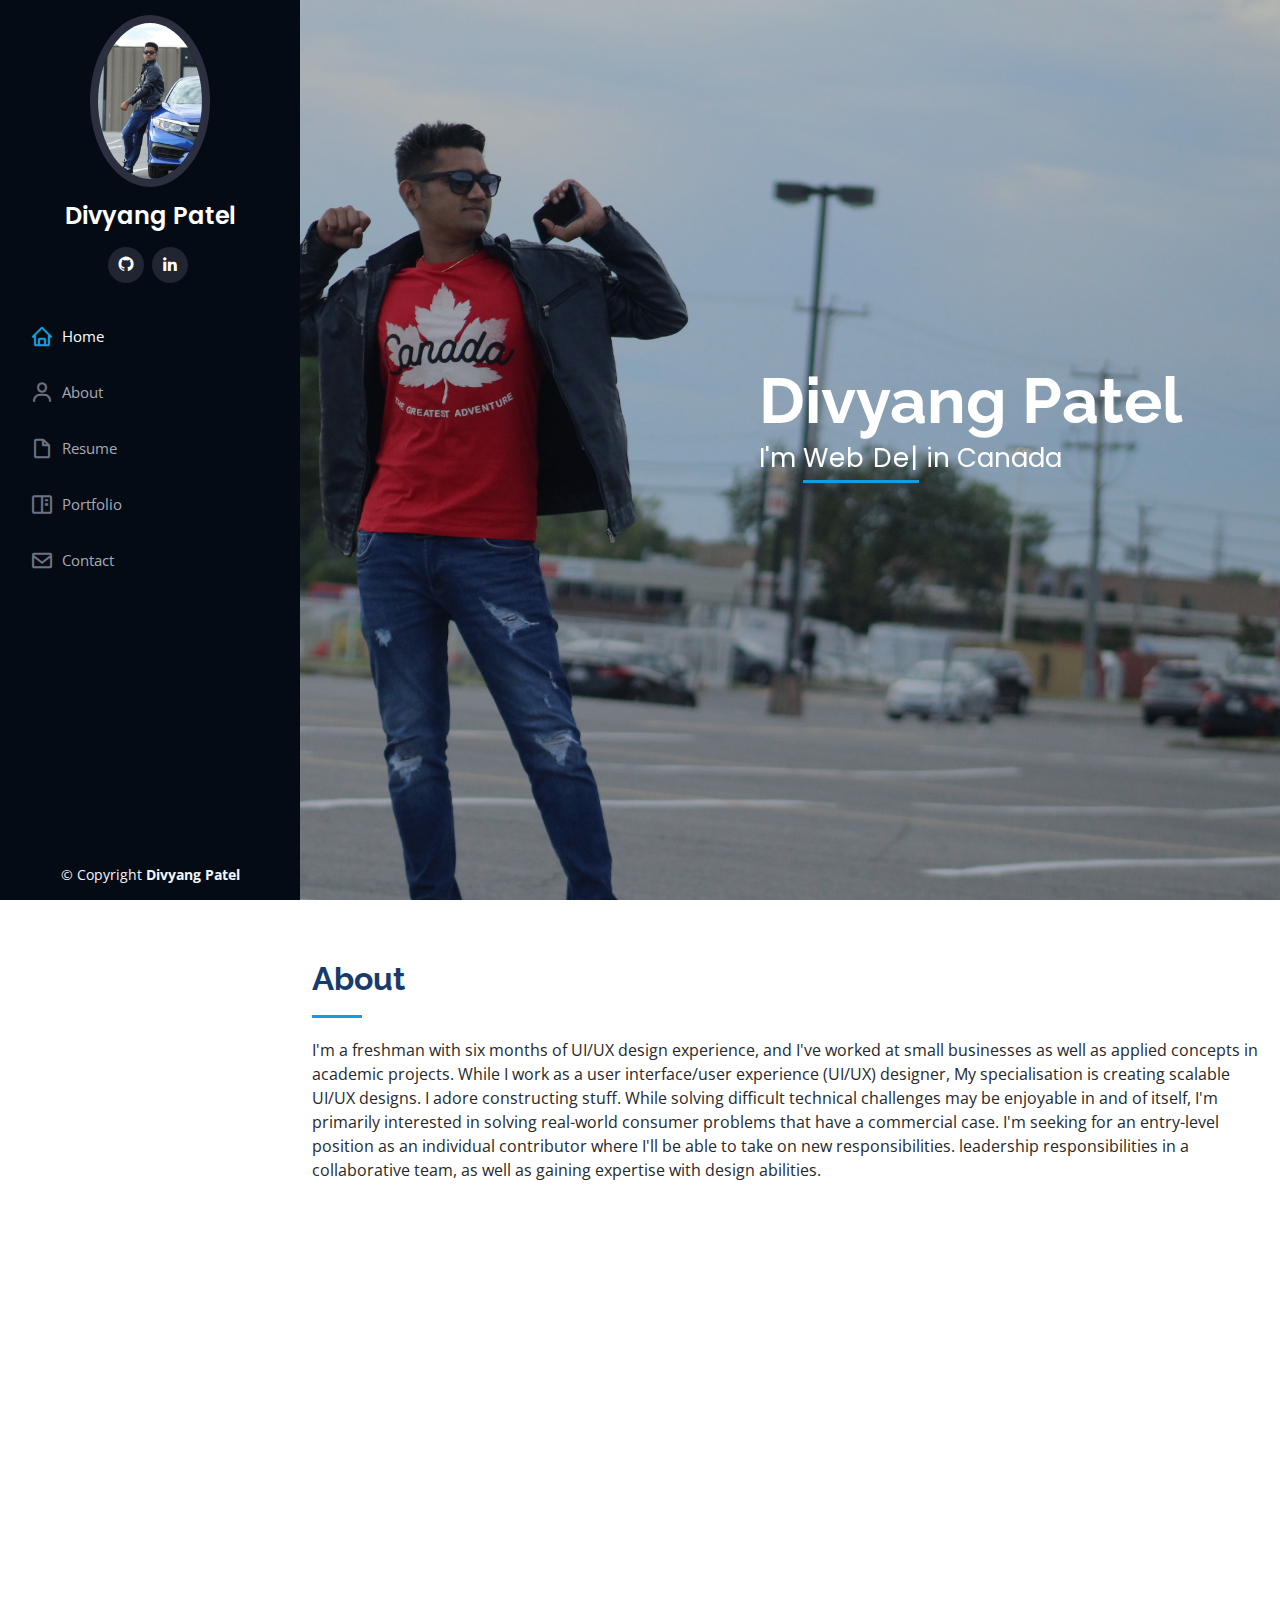
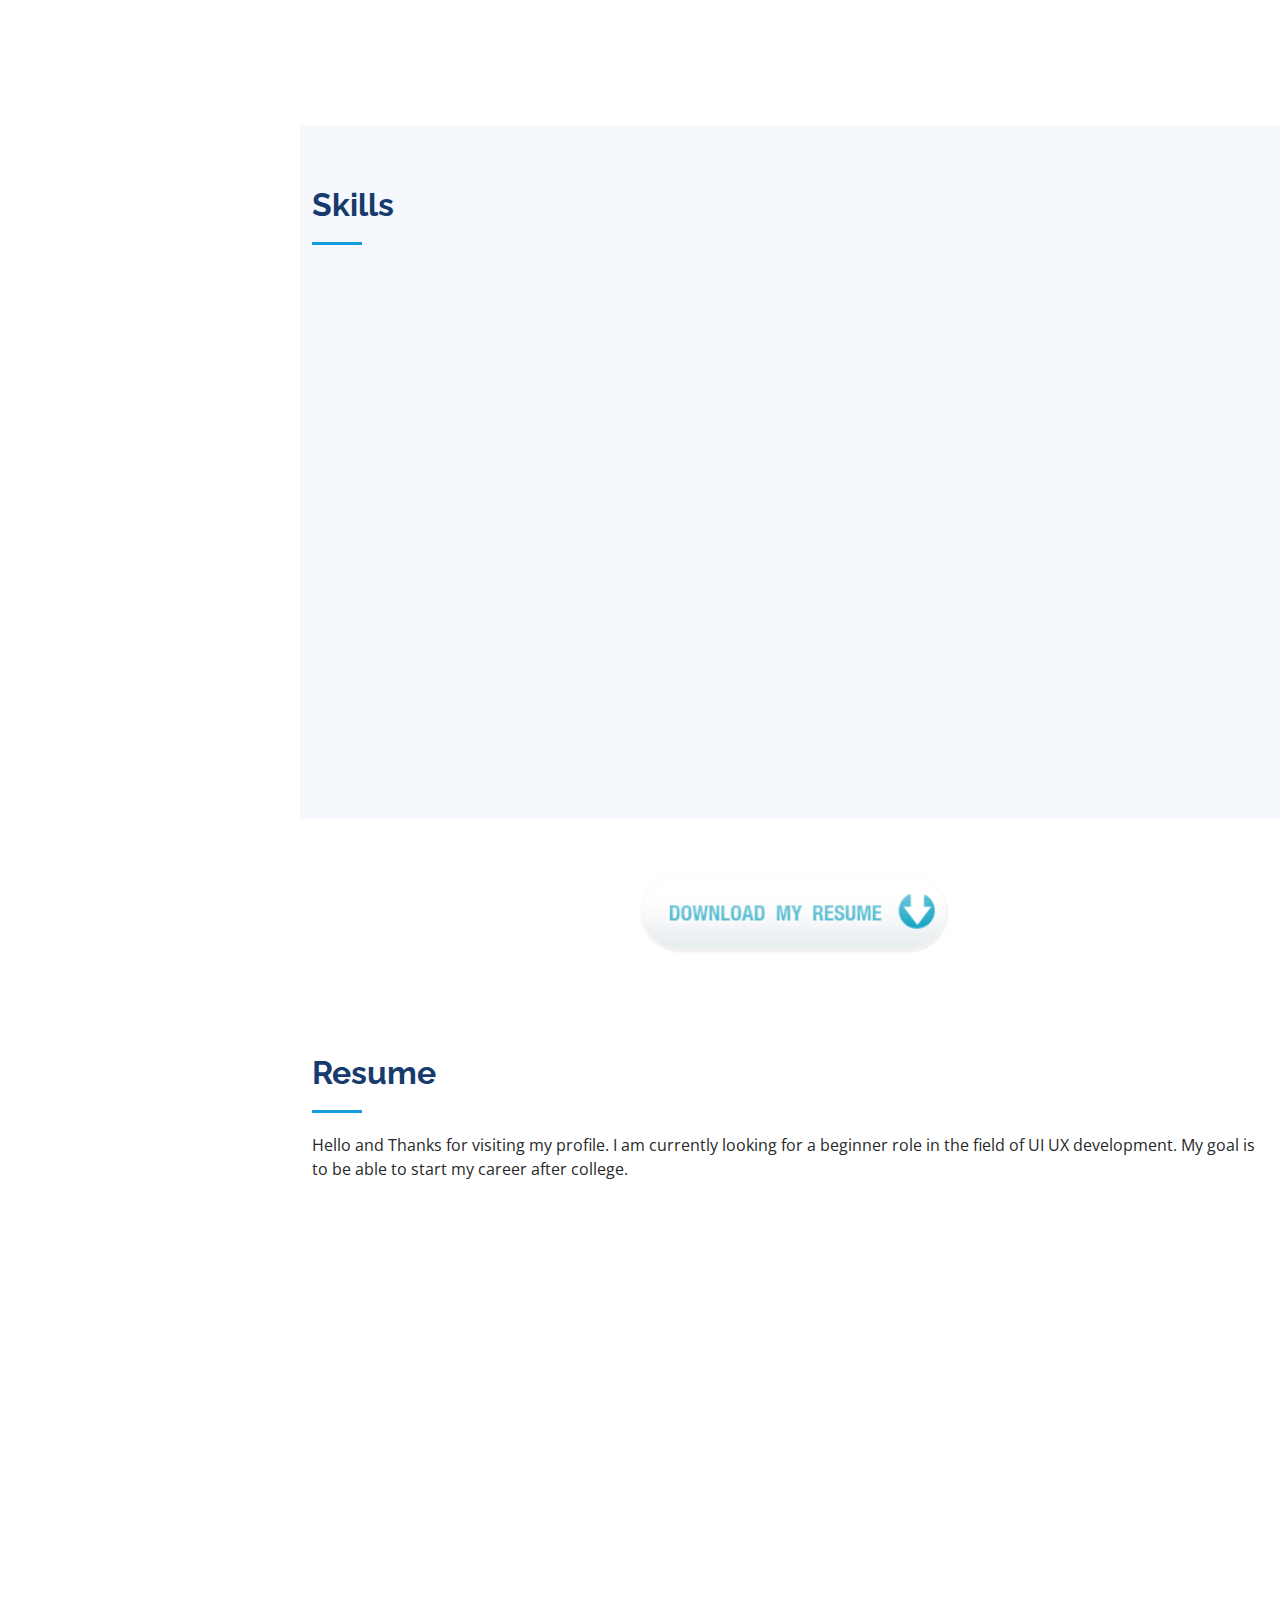
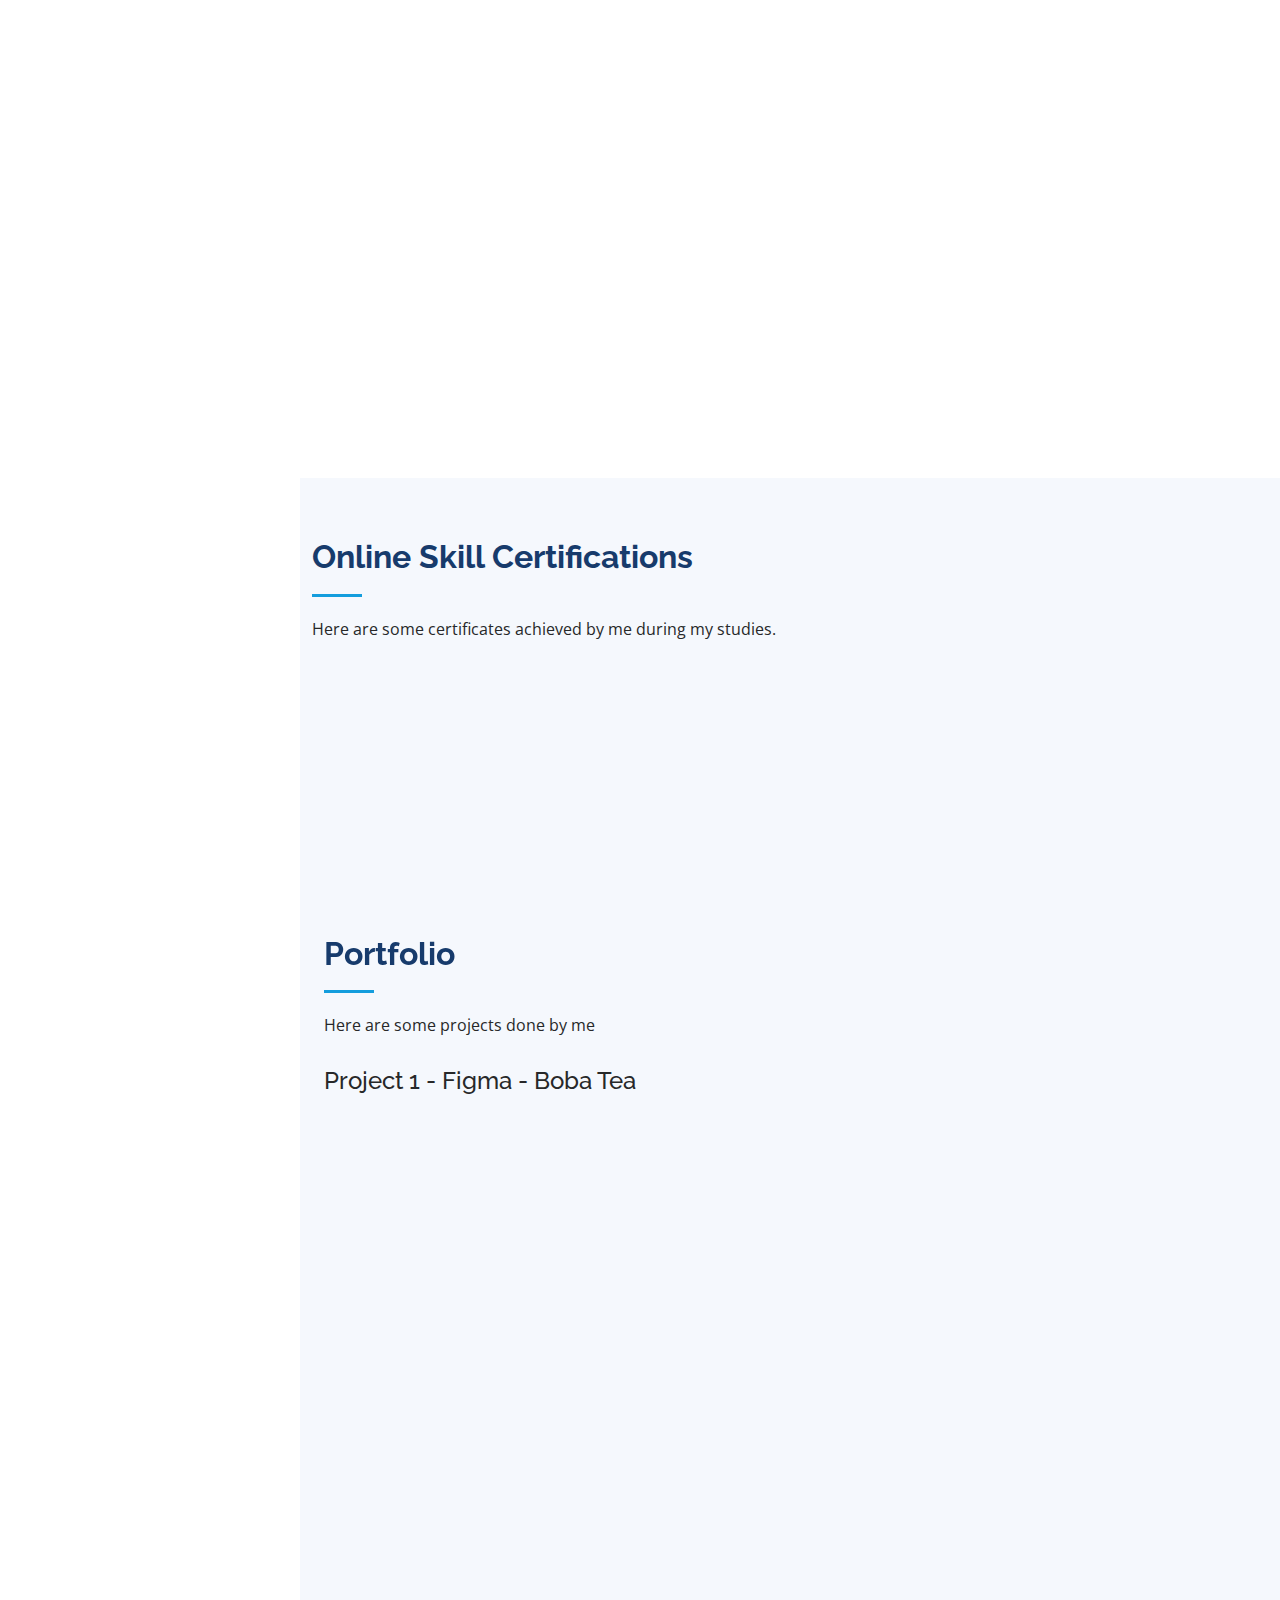
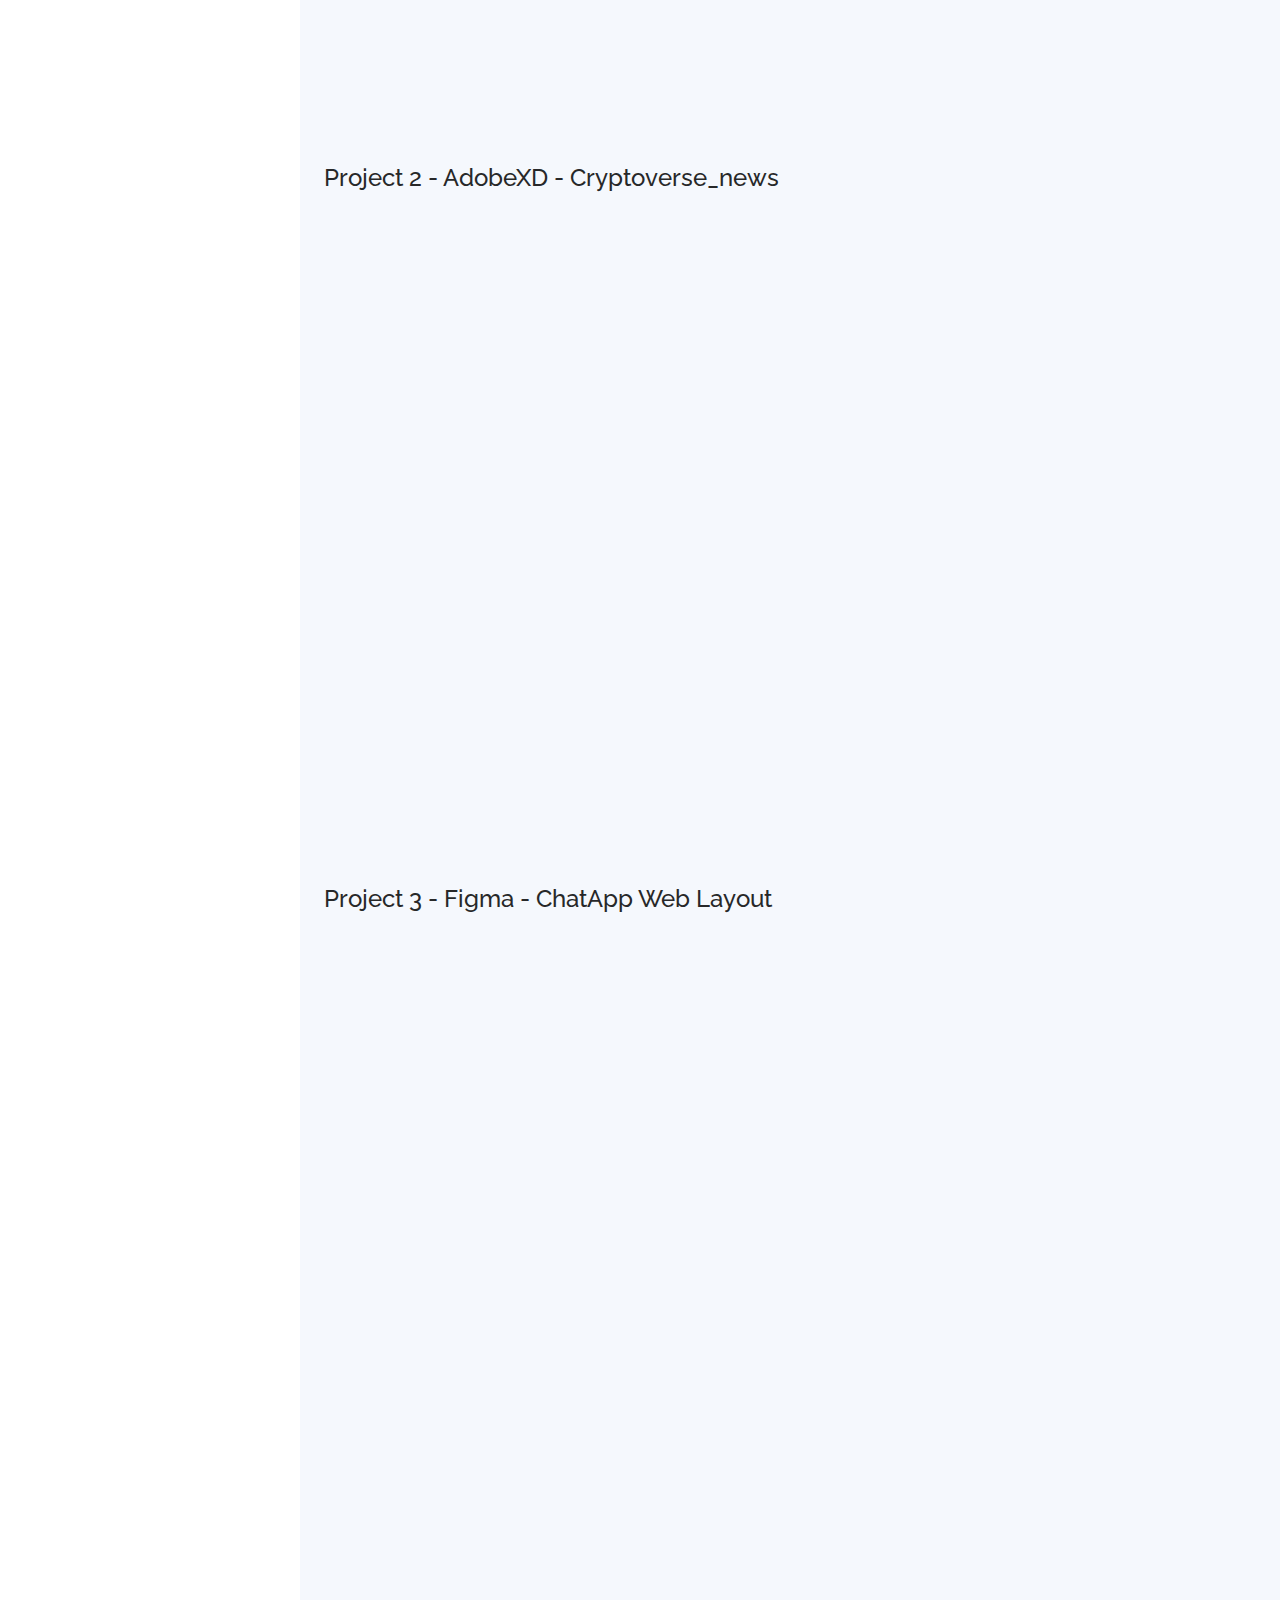
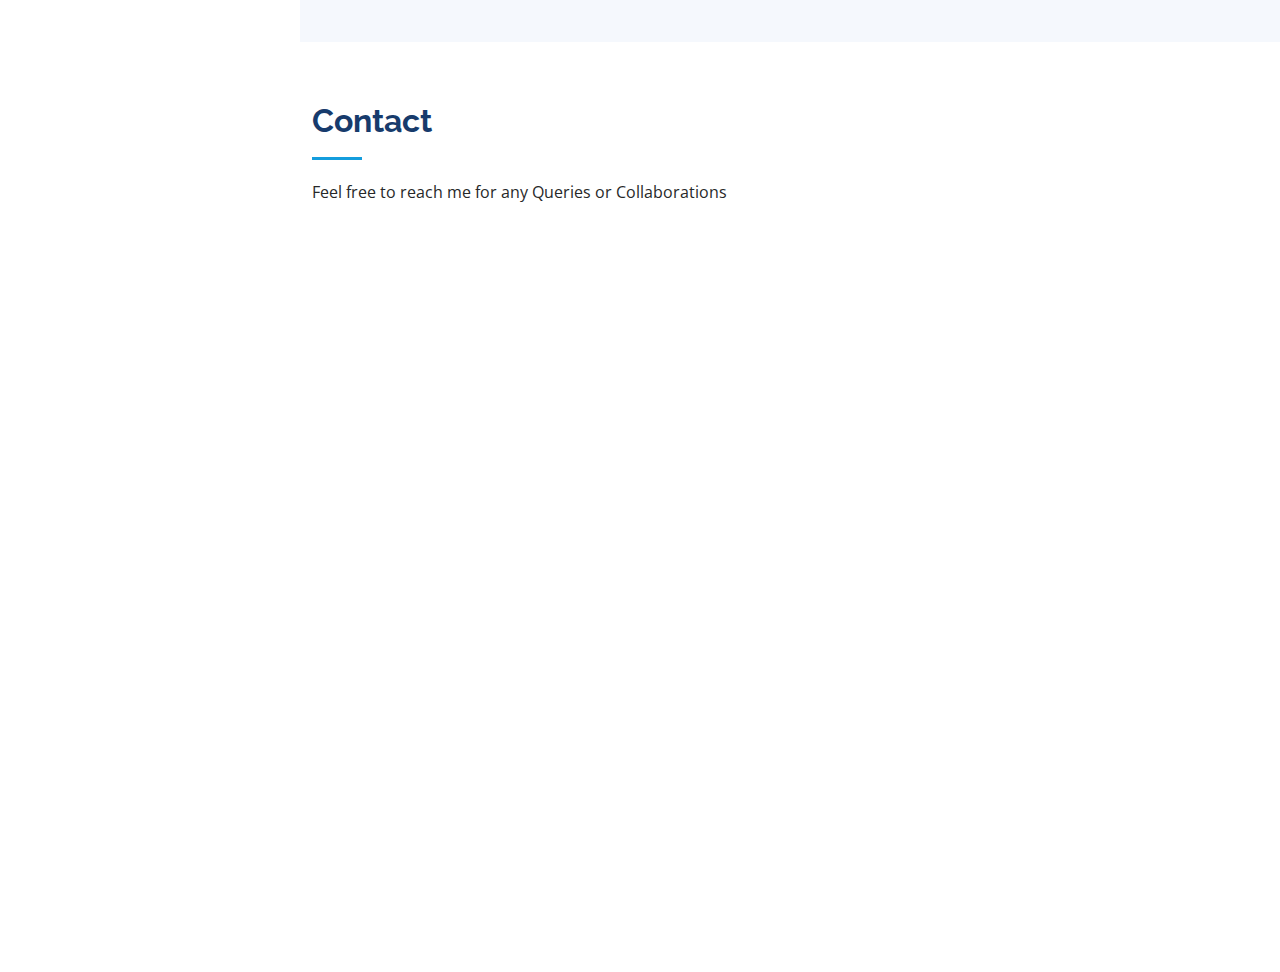
==== index.html @ a54d3735 "Add Links" ====
<!DOCTYPE html>
<html lang="en">

<head>
  <meta charset="utf-8">
  <meta content="width=device-width, initial-scale=1.0" name="viewport">

  <title>Divyang Patel</title>
  <meta content="" name="description">
  <meta content="" name="keywords">

  <!-- Favicons -->
  <link href="assets/img/favicon.png" rel="icon">
  <link href="assets/img/apple-touch-icon.png" rel="apple-touch-icon">

  <!-- Google Fonts -->
  <link
    href="https://fonts.googleapis.com/css?family=Open+Sans:300,300i,400,400i,600,600i,700,700i|Raleway:300,300i,400,400i,500,500i,600,600i,700,700i|Poppins:300,300i,400,400i,500,500i,600,600i,700,700i"
    rel="stylesheet">

  <!-- Vendor CSS Files -->
  <link href="assets/vendor/aos/aos.css" rel="stylesheet">
  <link href="assets/vendor/bootstrap/css/bootstrap.min.css" rel="stylesheet">
  <link href="assets/vendor/bootstrap-icons/bootstrap-icons.css" rel="stylesheet">
  <link href="assets/vendor/boxicons/css/boxicons.min.css" rel="stylesheet">
  <link href="assets/vendor/glightbox/css/glightbox.min.css" rel="stylesheet">
  <link href="assets/vendor/swiper/swiper-bundle.min.css" rel="stylesheet">

  <!-- Template Main CSS File -->
  <link href="assets/css/style.css" rel="stylesheet">

</head>

<body>

  <!-- ======= Mobile nav toggle button ======= -->
  <i class="bi bi-list mobile-nav-toggle d-xl-none"></i>

  <!-- ======= Header ======= -->
  <header id="header">
    <div class="d-flex flex-column">

      <div class="profile">
        <img src="assets/img/profile-small.jpg" alt="" class="img-fluid rounded-circle">
        <h1 class="text-light"><a href="index.html">Divyang Patel</a></h1>
        <div class="social-links mt-3 text-center">
          <a href="https://github.com/divpatel9182?tab=repositories" class="github"><i class="bx bxl-github"></i></a>
          <a href="https://www.linkedin.com/in/divyang-patel-8163981aa/" class="linkedin"><i class="bx bxl-linkedin"></i></a>
        </div>
      </div>

      <nav id="navbar" class="nav-menu navbar">
        <ul>
          <li><a href="#hero" class="nav-link scrollto active"><i class="bx bx-home"></i> <span>Home</span></a></li>
          <li><a href="#about" class="nav-link scrollto"><i class="bx bx-user"></i> <span>About</span></a></li>
          <li><a href="#resume" class="nav-link scrollto"><i class="bx bx-file-blank"></i> <span>Resume</span></a></li>
          <li><a href="#portfolio" class="nav-link scrollto"><i class="bx bx-book-content"></i><span>Portfolio</span></a></li>
          <!-- <li><a href="#services" class="nav-link scrollto"><i class="bx bx-server"></i> <span>Services</span></a></li>-->
          <li><a href="#contact" class="nav-link scrollto"><i class="bx bx-envelope"></i> <span>Contact</span></a></li>
        </ul>
      </nav><!-- .nav-menu -->
    </div>
  </header><!-- End Header -->

  <!-- ======= Hero Section ======= -->
  <section id="hero" class="d-flex flex-column justify-content-center align-items-center">
    <div class="hero-container" data-aos="fade-in">
      <h1>Divyang Patel</h1>
      <p>I'm <span class="typed" data-typed-items="Web Developer,UI/UX Designer, Photographer, Youtuber, Gamer"></span> in Canada</p>
    </div>
  </section><!-- End Hero -->

  <main id="main">

    <!-- ======= About Section ======= -->
    <section id="about" class="about">
      <div class="container">

        <div class="section-title">
          <h2>About</h2>
          <p>I'm a freshman with six months of UI/UX design experience, and I've worked at small businesses as well as applied concepts in academic projects.
            While I work as a user interface/user experience (UI/UX) designer,
            
            My specialisation is creating scalable UI/UX designs.
            
            I adore constructing stuff.
            
            While solving difficult technical challenges may be enjoyable in and of itself,
            
            I'm primarily interested in solving real-world consumer problems that have a commercial case.
            
            I'm seeking for an entry-level position as an individual contributor where I'll be able to take on new responsibilities.
            
            leadership responsibilities in a collaborative team,
            
            as well as gaining expertise with design abilities.
        </div>

        <div class="row">
          <div class="col-lg-4" data-aos="fade-right">
            <img src="assets/img/profile-img.jpg" class="img-fluid" alt="">
          </div>
          <div class="col-lg-8 pt-4 pt-lg-0 content" data-aos="fade-left">
            <h3>UI/UX designer</h3>
            <p class="font-italic">
              I am a UI/UX designer
              who has designed applications with small startups and implemented the knowledge
              in all of the academic projects.
            </p>
            <div class="row">
              <div class="col-lg-6">
                <ul>
                  <!--<li><i class="bi bi-chevron-right"></i> <strong>Birthday:</strong> <span>11 April 1992</span></li>
                  <li><i class="bi bi-chevron-right"></i> <strong>Website:</strong> <a href=""><span>Portfolio</span></a></li>-->
                  <li><i class="bi bi-chevron-right"></i> <strong>Phone:</strong> <span>+1 (438) 929-2883</span></li>
                  <li><i class="bi bi-chevron-right"></i> <strong>City:</strong> <span>Montreal, Canada</span></li>
                  <!--<li><i class="bi bi-chevron-right"></i> <strong>Age:</strong> <span>29</span></li>-->
                  <li><i class="bi bi-chevron-right"></i> <strong>Degree:</strong> <span>Diploma</span></li>
                  <li><i class="bi bi-chevron-right"></i> <strong>Email:</strong> <span><a
                        href="mailto:div.patel9182@gmail.com">div.patel9182@gmail.com</a></span></li>
                  <li><i class="bi bi-chevron-right"></i> <strong>Freelance:</strong> <span>Available</span></li>
                </ul>
              </div>
              <!--<div class="col-lg-6">
                <ul>
                  
                </ul>
              </div>-->
            </div>
          </div>
        </div>

      </div>
    </section><!-- End About Section -->

    <!-- ======= Skills Section ======= -->
    <section id="skills" class="skills section-bg">
      <div class="container">

        <div class="section-title">
          <h2>Skills</h2>
          <p></p>
        </div>

        <div class="row skills-content">

          <div class="col-lg-6" data-aos="fade-up">
            <p style="font-weight: 900; font-size: larger;">Tools</p>
            <div class="progress">
              <span class="skill">Adobe XD<i class="val">75%</i></span>
              <div class="progress-bar-wrap">
                <div class="progress-bar" role="progressbar" aria-valuenow="75" aria-valuemin="0" aria-valuemax="100">
                </div>
              </div>
            </div>

            <div class="progress">
              <span class="skill">Figma<i class="val">80%</i></span>
              <div class="progress-bar-wrap">
                <div class="progress-bar" role="progressbar" aria-valuenow="80" aria-valuemin="0" aria-valuemax="100">
                </div>
              </div>
            </div>

            <div class="progress">
              <span class="skill">Sketch<i class="val">80%</i></span>
              <div class="progress-bar-wrap">
                <div class="progress-bar" role="progressbar" aria-valuenow="80" aria-valuemin="0" aria-valuemax="100">
                </div>
              </div>
            </div>

            <div class="progress">
              <span class="skill">Illustrator<i class="val">40%</i></span>
              <div class="progress-bar-wrap">
                <div class="progress-bar" role="progressbar" aria-valuenow="40" aria-valuemin="0" aria-valuemax="100">
                </div>
              </div>
            </div>

            <div class="progress">
              <span class="skill">Adobe Photoshop<i class="val">60%</i></span>
              <div class="progress-bar-wrap">
                <div class="progress-bar" role="progressbar" aria-valuenow="60" aria-valuemin="0" aria-valuemax="100">
                </div>
              </div>
            </div>

            <div class="progress">
              <span class="skill">Photography<i class="val">95%</i></span>
              <div class="progress-bar-wrap">
                <div class="progress-bar" role="progressbar" aria-valuenow="95" aria-valuemin="0" aria-valuemax="100">
                </div>
              </div>
            </div>

            <div class="progress">
              <span class="skill">Photo/Video Editing<i class="val">80%</i></span>
              <div class="progress-bar-wrap">
                <div class="progress-bar" role="progressbar" aria-valuenow="80" aria-valuemin="0" aria-valuemax="100">
                </div>
              </div>
            </div>


          </div>

          <div class="col-lg-6" data-aos="fade-up" data-aos-delay="100">
            <p style="
            font-weight: 900;
            font-size: larger;
        ">Languages</p>
            <div class="progress">
              <span class="skill">HTML<i class="val">80%</i></span>
              <div class="progress-bar-wrap">
                <div class="progress-bar" role="progressbar" aria-valuenow="80" aria-valuemin="0" aria-valuemax="100">
                </div>
              </div>
            </div>
            <div class="progress">
              <span class="skill">CSS <i class="val">80%</i></span>
              <div class="progress-bar-wrap">
                <div class="progress-bar" role="progressbar" aria-valuenow="80" aria-valuemin="0" aria-valuemax="100">
                </div>
              </div>
            </div>
            <div class="progress">
              <span class="skill">JS <i class="val">40%</i></span>
              <div class="progress-bar-wrap">
                <div class="progress-bar" role="progressbar" aria-valuenow="40" aria-valuemin="0" aria-valuemax="100">
                </div>
              </div>
            </div>
            <div class="progress">
              <span class="skill">Java <i class="val">40%</i></span>
              <div class="progress-bar-wrap">
                <div class="progress-bar" role="progressbar" aria-valuenow="40" aria-valuemin="0" aria-valuemax="100">
                </div>
              </div>
            </div>
            <div class="progress">
              <span class="skill">MySql <i class="val">50%</i></span>
              <div class="progress-bar-wrap">
                <div class="progress-bar" role="progressbar" aria-valuenow="50" aria-valuemin="0" aria-valuemax="100">
                </div>
              </div>
            </div>

            

          </div>

        </div>

      </div>
    </section><!-- End Skills Section -->

    <!-- ======= Resume Section ======= -->

    <a href="assets/img/DivyangPatel.pdf">
      <img src="assets/img/download_button.jpg" alt="Resume Download" style="
      margin-left: 315px;
      width: 350px;">
    </a>

    <section id="resume" class="resume">
      <div class="container">

        <div class="section-title">
          <h2>Resume</h2>
          <p>Hello and Thanks for visiting my profile.
            I am currently looking for a beginner role in the field of UI UX development. 
            My goal is to be able to start my career after college.
          </p>
        </div>

        <div class="row">
          <div class="col-lg-6" data-aos="fade-up">
            <h3 class="resume-title">Summary</h3>
            <div class="resume-item pb-0">
              <h4>Divyang Patel</h4>
              <p><em>I‘m a UX/UI Designer with over six months experience
                  conceptualizing and crafting digital products,
                  helping businesses and non-profits expand their capacity for impact 🚀</em></p>
              <ul>
                <li>Montreal, QC, Canada</li>
                <li>+1 (438) 929-2883</li>
                <li><a href="mailto:div.patel9182@gmail.com">
                  div.patel9182@gmail.com</a></li>
              </ul>
            </div>

            <h3 class="resume-title">Education</h3>
            <div class="resume-item">
              <h4>Full Stack Developer</h4>
              <h5>2021 - Pursuing</h5>
              <p><em>John Abbott College, Montreal, QC, Canada</em></p>
            </div>
            <div class="resume-item">
              <h4>Diploma in Aviation</h4>
              <h5>2016 - 2017</h5>
              <p><em>FrankFinn Institute, Gujrat, India</em></p>
            </div>
            <div class="resume-item">
              <h4>Diploma in Computer Engineering</h4>
              <h5>2012 - 2015</h5>
              <p><em>Vallabh Budhi Polytechnic, Gujrat, India</em></p>
            </div>
          </div>
          <div class="col-lg-6" data-aos="fade-up" data-aos-delay="100">
            <h3 class="resume-title">Professional Experience</h3>
            <div class="resume-item">
              <h4>UI/UX Designer</h4>
              <h5>July 2020 - Dec 2020</h5>
              <p><em>Freelancer</em></p>
              <ul>
                <li>Creating user-centered designs by understanding business requirements, and user feedback</li>
                <li>Creating user flows, wireframes, prototypes and mockups.</li>
                <li>Translating requirements into style guides, design systems, design patterns and attractive user interfaces</li>
              </ul>
            </div>

            <div class="resume-item">
              <h4>Flight Attendant</h4>
              <h5>Aug 2017 - Sept 2018</h5>
              <p><em>Jet Airways, Mumbai, Maharastra, India</em></p>
              <ul>
                <li>Demonstrating the use of emergency and safety equipment</li>
                <li>Serving beverages, meals and snacks.</li>
                <li>Providing additional assistance to passengers with special needs</li>
                <li>Reassuring passengers during aircraft turbulence</li>
                <li>Administering first aid and medical care if required in the case of an emergency.</li>
                <li>Providing instruction, including emergency evacuation procedures, to passengers</li>
              </ul>
            </div>
          </div>
        </div>

      </div>
    </section><!-- End Resume Section -->

   <!-- ======= Portfolio Section ======= -->
    <section id="portfolio" class="portfolio section-bg">

      <div class="container">
        <div class="section-title">
          <h2>Online Skill Certifications</h2>
          <p>Here are some certificates achieved by me during my studies.</p>
        </div>

        <div class="row portfolio-container" data-aos="fade-up" data-aos-delay="100">

          <div class="col-lg-4 col-md-6 portfolio-item filter-app">
            <div class="portfolio-wrap">
              <img src="assets/img/mycert1.jpeg" class="img-fluid" alt="Build Wireframes and Low-Fidelity Prototypes">
              <div class="portfolio-links">
                <a href="assets/img/mycert1.jpeg" data-gallery="portfolioGallery" 
                class="portfolio-lightbox" title="Google UX Design"><i class="bx bx-plus"></i></a>
                <a href="https://coursera.org/share/d4f2fd27cd4893e19e286dce0adf8e5e" title="Verify Certificate"><i class="bx bx-link"></i></a>
              </div>
            </div>
          </div>
      </div>

      <div class="container">

        <div class="section-title">
          <h2>Portfolio</h2>
          <p>Here are some projects done by me</p>
        </div>

        
        <div >
          <h4>Project 1 - Figma - Boba Tea</h4>
        </div>
        <div class="row portfolio-container" data-aos="fade-up" data-aos-delay="100">
          <div class=" portfolio-item filter-app">
            <div class="">
              <iframe style="border: 1px solid rgba(0, 0, 0, 0.1);" 
              width="1000" height="600" display="block" src="https://www.figma.com/embed?embed_host=share&url=https%3A%2F%2Fwww.figma.com%2Fproto%2FcYYU3gjOaI3YKf8pGWBKR1%2FBOBA-TEA%3Fpage-id%3D0%253A1%26node-id%3D2%253A51%26viewport%3D241%252C48%252C0.09%26scaling%3Dscale-down%26starting-point-node-id%3D2%253A9" allowfullscreen></iframe>
              <div class="portfolio-links">
                <a href="https://www.figma.com/file/cYYU3gjOaI3YKf8pGWBKR1/BOBA-TEA?node-id=0%3A1" title="Figma - Boba Tea - More Details"><i class="">Figma - Boba Tea - More Details</i></a>
              </div>
            </div>
          </div>
        </div>
          
        <div >
          <h4>Project 2 - AdobeXD - Cryptoverse_news</h4>
        </div>
        <div class="row portfolio-container" data-aos="fade-up" data-aos-delay="100">  
          <div class=" portfolio-item filter-app">
            <div class="">
              <iframe width="1000" height="600" src="https://xd.adobe.com/embed/2c04549a-dab0-4adf-a6b0-7ec0a027da43-7957/" frameborder="1" allowfullscreen></iframe>
              <div class="portfolio-links">
                <a href="https://www.instagram.com/cryptoverse_news/" title="AdobeXD - Cryptoverse_news - Instagram_Page"><i class="">Cryptoverse_news - Instagram Page</i></a> <br>
                <a href="https://xd.adobe.com/view/2c04549a-dab0-4adf-a6b0-7ec0a027da43-7957/" title="AdobeXD - Cryptoverse_news - Adobe_XD_File"><i class="">Cryptoverse_news - Adobe XD File</i></a>
             
              </div>
            </div>
          </div>
        </div>
        <div >
          <h4>Project 3 - Figma - ChatApp Web Layout</h4>
        </div>
        <div class="row portfolio-container" data-aos="fade-up" data-aos-delay="100">
          <div class=" portfolio-item filter-app">
            <div class="">
              <iframe style="border: 1px solid rgba(0, 0, 0, 0.1);" 
              width="1000" height="600" src="https://www.figma.com/embed?embed_host=share&url=https%3A%2F%2Fwww.figma.com%2Fproto%2FllAO93GhmTVq3OBAncYlUz%2FChatapp-Web-Page-Layout%3Fnode-id%3D2%253A2%26scaling%3Dmin-zoom%26page-id%3D0%253A1" allowfullscreen></iframe><div class="portfolio-links">
              <a href="https://www.figma.com/file/llAO93GhmTVq3OBAncYlUz/Chatapp-Web-Page-Layout?node-id=0%3A1" title="Figma - Chat WebPage Layout - More Details"><i class="">Figma - Chat WebPage Layout - More Details</i></a>
              </div>
            </div>
          </div>
        </div>
        
      </div>
    </section>

    <!-- ======= Contact Section ======= -->
    <section id="contact" class="contact">
      <div class="container">

        <div class="section-title">
          <h2>Contact</h2>
          <p>Feel free to reach me for any Queries or Collaborations</p>
        </div>

        <div class="row" data-aos="fade-in">

          <div class="col-lg-5 d-flex align-items-stretch" style="width: 100%;">
            <div class="info">
              <div class="address">
                <i class="bi bi-geo-alt"></i>
                <h4>Location:</h4>
                <p>Montréal, QC H4M 1B8</p>
              </div>

              <div class="email">
                <i class="bi bi-envelope"></i>
                <h4>Email:</h4>
                <p><a href="mailto:div.patel9182@gmail.com">div.patel9182@gmail.com</a></p>
              </div>

              <div class="phone">
                <i class="bi bi-phone"></i>
                <h4>Call:</h4>
                <p>+1 (438) 929-2883</p>
              </div>

              <iframe
                src="https://www.google.com/maps/embed?pb=!1m18!1m12!1m3!1d357585.076521621!2d-74.01048414282262!3d45.557699585064015!2m3!1f0!2f0!3f0!3m2!1i1024!2i768!4f13.1!3m3!1m2!1s0x4cc91a541c64b70d%3A0x654e3138211fefef!2sMontreal%2C%20QC!5e0!3m2!1sen!2sca!4v1618682957660!5m2!1sen!2sca"
                frameborder="0" style="border:0; width: 100%; height: 290px;" allowfullscreen></iframe>

            </div>
  </main><!-- End #main -->

  <!-- ======= Footer ======= -->
  <footer id="footer">
    <div class="container">
      <div class="copyright">
        &copy; Copyright <strong><span>Divyang Patel</span></strong>
      </div>

    </div>
  </footer><!-- End  Footer -->

  <a href="#" class="back-to-top d-flex align-items-center justify-content-center"><i
      class="bi bi-arrow-up-short"></i></a>

  <!-- Vendor JS Files -->
  <script src="assets/vendor/aos/aos.js"></script>
  <script src="assets/vendor/bootstrap/js/bootstrap.bundle.min.js"></script>
  <script src="assets/vendor/glightbox/js/glightbox.min.js"></script>
  <script src="assets/vendor/isotope-layout/isotope.pkgd.min.js"></script>
  <script src="assets/vendor/php-email-form/validate.js"></script>
  <script src="assets/vendor/purecounter/purecounter.js"></script>
  <script src="assets/vendor/swiper/swiper-bundle.min.js"></script>
  <script src="assets/vendor/typed.js/typed.min.js"></script>
  <script src="assets/vendor/waypoints/noframework.waypoints.js"></script>

  <!-- Template Main JS File -->
  <script src="assets/js/main.js"></script>

</body>

</html>
---- assets/css/style.css ----
/*--------------------------------------------------------------
# General
--------------------------------------------------------------*/
body {
  font-family: "Open Sans", sans-serif;
  color: #272829;
}

a {
  color: #149ddd;
  text-decoration: none;
}

a:hover {
  color: #37b3ed;
  text-decoration: none;
}

h1, h2, h3, h4, h5, h6 {
  font-family: "Raleway", sans-serif;
}

/*--------------------------------------------------------------
# Back to top button
--------------------------------------------------------------*/
.back-to-top {
  position: fixed;
  visibility: hidden;
  opacity: 0;
  right: 15px;
  bottom: 15px;
  z-index: 996;
  background: #149ddd;
  width: 40px;
  height: 40px;
  border-radius: 50px;
  transition: all 0.4s;
}

.back-to-top i {
  font-size: 28px;
  color: #fff;
  line-height: 0;
}

.back-to-top:hover {
  background: #2eafec;
  color: #fff;
}

.back-to-top.active {
  visibility: visible;
  opacity: 1;
}

/*--------------------------------------------------------------
# Header
--------------------------------------------------------------*/
#header {
  position: fixed;
  top: 0;
  left: 0;
  bottom: 0;
  width: 300px;
  transition: all ease-in-out 0.5s;
  z-index: 9997;
  transition: all 0.5s;
  padding: 0 15px;
  background: #040b14;
  overflow-y: auto;
}

#header .profile img {
  margin: 15px auto;
  display: block;
  width: 120px;
  border: 8px solid #2c2f3f;
}

#header .profile h1 {
  font-size: 24px;
  margin: 0;
  padding: 0;
  font-weight: 600;
  -moz-text-align-last: center;
  text-align-last: center;
  font-family: "Poppins", sans-serif;
}

#header .profile h1 a, #header .profile h1 a:hover {
  color: #fff;
  text-decoration: none;
}

#header .profile .social-links a {
  font-size: 18px;
  display: inline-block;
  background: #212431;
  color: #fff;
  line-height: 1;
  padding: 8px 0;
  margin-right: 4px;
  border-radius: 50%;
  text-align: center;
  width: 36px;
  height: 36px;
  transition: 0.3s;
}

#header .profile .social-links a:hover {
  background: #149ddd;
  color: #fff;
  text-decoration: none;
}

#main {
  margin-left: 300px;
}

@media (max-width: 1199px) {
  #header {
    left: -300px;
  }
  #main {
    margin-left: 0;
  }
}

/*--------------------------------------------------------------
# Navigation Menu
--------------------------------------------------------------*/
/* Desktop Navigation */
.nav-menu {
  padding: 30px 0 0 0;
}

.nav-menu * {
  margin: 0;
  padding: 0;
  list-style: none;
}

.nav-menu > ul > li {
  position: relative;
  white-space: nowrap;
}

.nav-menu a {
  display: flex;
  align-items: center;
  color: #a8a9b4;
  padding: 12px 15px;
  margin-bottom: 8px;
  transition: 0.3s;
  font-size: 15px;
}

.nav-menu a i {
  font-size: 24px;
  padding-right: 8px;
  color: #6f7180;
}

.nav-menu a:hover, .nav-menu .active, .nav-menu li:hover > a {
  text-decoration: none;
  color: #fff;
}

.nav-menu a:hover i, .nav-menu .active i, .nav-menu li:hover > a i {
  color: #149ddd;
}

/* Mobile Navigation */
.mobile-nav-toggle {
  position: fixed;
  right: 15px;
  top: 15px;
  z-index: 9998;
  border: 0;
  font-size: 24px;
  transition: all 0.4s;
  outline: none !important;
  background-color: #149ddd;
  color: #fff;
  width: 40px;
  height: 40px;
  display: inline-flex;
  align-items: center;
  justify-content: center;
  line-height: 0;
  border-radius: 50px;
  cursor: pointer;
  text-align: center;
}

.mobile-nav-active {
  overflow: hidden;
}

.mobile-nav-active #header {
  left: 0;
}

/*--------------------------------------------------------------
# Hero Section
--------------------------------------------------------------*/
#hero {
  width: 100%;
  height: 100vh;
  background: url("../img/hero-bg.JPG") top center;
  background-size: cover;
}

#hero:before {
  content: "";
  background: rgba(5, 13, 24, 0.3);
  position: absolute;
  bottom: 0;
  top: 0;
  left: 0;
  right: 0;
  z-index: 1;
}

#hero .hero-container {
  padding-left: 660px;
  position: relative;
  z-index: 2;
  min-width: 300px;
}

#hero h1 {
  margin: 0 0 10px 0;
  font-size: 64px;
  font-weight: 700;
  line-height: 56px;
  color: #fff;
}

#hero p {
  color: #fff;
  margin-bottom: 50px;
  font-size: 26px;
  font-family: "Poppins", sans-serif;
}

#hero p span {
  color: #fff;
  padding-bottom: 4px;
  letter-spacing: 1px;
  border-bottom: 3px solid #149ddd;
}

@media (min-width: 1024px) {
  #hero {
    background-attachment: fixed;
  }
}

@media (max-width: 768px) {
  #hero h1 {
    font-size: 28px;
    line-height: 36px;
  }
  #hero h2 {
    font-size: 18px;
    line-height: 24px;
    margin-bottom: 30px;
  }
}

/*--------------------------------------------------------------
# Sections General
--------------------------------------------------------------*/
section {
  padding: 60px 0;
  overflow: hidden;
}

.section-bg {
  background: #f5f8fd;
}

.section-title {
  padding-bottom: 30px;
}

.section-title h2 {
  font-size: 32px;
  font-weight: bold;
  margin-bottom: 20px;
  padding-bottom: 20px;
  position: relative;
  color: #173b6c;
}

.section-title h2::after {
  content: '';
  position: absolute;
  display: block;
  width: 50px;
  height: 3px;
  background: #149ddd;
  bottom: 0;
  left: 0;
}

.section-title p {
  margin-bottom: 0;
}

/*--------------------------------------------------------------
# About
--------------------------------------------------------------*/
.about .content h3 {
  font-weight: 700;
  font-size: 26px;
  color: #173b6c;
}

.about .content ul {
  list-style: none;
  padding: 0;
}

.about .content ul li {
  margin-bottom: 20px;
  display: flex;
  align-items: center;
}

.about .content ul strong {
  margin-right: 10px;
}

.about .content ul i {
  font-size: 16px;
  margin-right: 5px;
  color: #149ddd;
  line-height: 0;
}

.about .content p:last-child {
  margin-bottom: 0;
}

/*--------------------------------------------------------------
# Facts
--------------------------------------------------------------*/
.facts {
  padding-bottom: 30px;
}

.facts .count-box {
  padding: 30px;
  width: 100%;
}

.facts .count-box i {
  display: block;
  font-size: 44px;
  color: #149ddd;
  float: left;
  line-height: 0;
}

.facts .count-box span {
  font-size: 48px;
  line-height: 40px;
  display: block;
  font-weight: 700;
  color: #050d18;
  margin-left: 60px;
}

.facts .count-box p {
  padding: 15px 0 0 0;
  margin: 0 0 0 60px;
  font-family: "Raleway", sans-serif;
  font-size: 14px;
  color: #122f57;
}

.facts .count-box a {
  font-weight: 600;
  display: block;
  margin-top: 20px;
  color: #122f57;
  font-size: 15px;
  font-family: "Poppins", sans-serif;
  transition: ease-in-out 0.3s;
}

.facts .count-box a:hover {
  color: #1f5297;
}

/*--------------------------------------------------------------
# Akills
--------------------------------------------------------------*/
.skills .progress {
  height: 60px;
  display: block;
  background: none;
  border-radius: 0;
}

.skills .progress .skill {
  padding: 0;
  margin: 0 0 6px 0;
  text-transform: uppercase;
  display: block;
  font-weight: 600;
  font-family: "Poppins", sans-serif;
  color: #050d18;
}

.skills .progress .skill .val {
  float: right;
  font-style: normal;
}

.skills .progress-bar-wrap {
  background: #dce8f8;
  height: 10px;
}

.skills .progress-bar {
  width: 1px;
  height: 10px;
  transition: .9s;
  background-color: #149ddd;
}

/*--------------------------------------------------------------
# Resume
--------------------------------------------------------------*/
.resume .resume-title {
  font-size: 26px;
  font-weight: 700;
  margin-top: 20px;
  margin-bottom: 20px;
  color: #050d18;
}

.resume .resume-item {
  padding: 0 0 20px 20px;
  margin-top: -2px;
  border-left: 2px solid #1f5297;
  position: relative;
}

.resume .resume-item h4 {
  line-height: 18px;
  font-size: 18px;
  font-weight: 600;
  text-transform: uppercase;
  font-family: "Poppins", sans-serif;
  color: #050d18;
  margin-bottom: 10px;
}

.resume .resume-item h5 {
  font-size: 16px;
  background: #e4edf9;
  padding: 5px 15px;
  display: inline-block;
  font-weight: 600;
  margin-bottom: 10px;
}

.resume .resume-item ul {
  padding-left: 20px;
}

.resume .resume-item ul li {
  padding-bottom: 10px;
}

.resume .resume-item:last-child {
  padding-bottom: 0;
}

.resume .resume-item::before {
  content: "";
  position: absolute;
  width: 16px;
  height: 16px;
  border-radius: 50px;
  left: -9px;
  top: 0;
  background: #fff;
  border: 2px solid #1f5297;
}

/*--------------------------------------------------------------
# Portfolio
--------------------------------------------------------------*/
.portfolio .portfolio-item {
  margin-bottom: 30px;
}

.portfolio #portfolio-flters {
  padding: 0;
  margin: 0 auto 35px auto;
  list-style: none;
  text-align: center;
  background: #fff;
  border-radius: 50px;
  padding: 2px 15px;
}

.portfolio #portfolio-flters li {
  cursor: pointer;
  display: inline-block;
  padding: 10px 15px 8px 15px;
  font-size: 14px;
  font-weight: 600;
  line-height: 1;
  text-transform: uppercase;
  color: #272829;
  margin-bottom: 5px;
  transition: all 0.3s ease-in-out;
}

.portfolio #portfolio-flters li:hover, .portfolio #portfolio-flters li.filter-active {
  color: #149ddd;
}

.portfolio #portfolio-flters li:last-child {
  margin-right: 0;
}

.portfolio .portfolio-wrap {
  transition: 0.3s;
  position: relative;
  overflow: hidden;
  z-index: 1;
}

.portfolio .portfolio-wrap::before {
  content: "";
  background: rgba(255, 255, 255, 0.5);
  position: absolute;
  left: 0;
  right: 0;
  top: 0;
  bottom: 0;
  transition: all ease-in-out 0.3s;
  z-index: 2;
  opacity: 0;
}

.portfolio .portfolio-wrap .portfolio-links {
  opacity: 1;
  left: 0;
  right: 0;
  bottom: -60px;
  z-index: 3;
  position: absolute;
  transition: all ease-in-out 0.3s;
  display: flex;
  justify-content: center;
}

.portfolio .portfolio-wrap .portfolio-links a {
  color: #fff;
  font-size: 28px;
  text-align: center;
  background: rgba(20, 157, 221, 0.75);
  transition: 0.3s;
  width: 50%;
}

.portfolio .portfolio-wrap .portfolio-links a:hover {
  background: rgba(20, 157, 221, 0.95);
}

.portfolio .portfolio-wrap .portfolio-links a + a {
  border-left: 1px solid #37b3ed;
}

.portfolio .portfolio-wrap:hover::before {
  top: 0;
  left: 0;
  right: 0;
  bottom: 0;
  opacity: 1;
}

.portfolio .portfolio-wrap:hover .portfolio-links {
  opacity: 1;
  bottom: 0;
}

/*--------------------------------------------------------------
# Portfolio Details
--------------------------------------------------------------*/
.portfolio-details {
  padding-top: 40px;
}

.portfolio-details .portfolio-details-slider img {
  width: 100%;
}

.portfolio-details .portfolio-details-slider .swiper-pagination {
  margin-top: 20px;
  position: relative;
}

.portfolio-details .portfolio-details-slider .swiper-pagination .swiper-pagination-bullet {
  width: 12px;
  height: 12px;
  background-color: #fff;
  opacity: 1;
  border: 1px solid #149ddd;
}

.portfolio-details .portfolio-details-slider .swiper-pagination .swiper-pagination-bullet-active {
  background-color: #149ddd;
}

.portfolio-details .portfolio-info {
  padding: 30px;
  box-shadow: 0px 0 30px rgba(5, 13, 24, 0.08);
}

.portfolio-details .portfolio-info h3 {
  font-size: 22px;
  font-weight: 700;
  margin-bottom: 20px;
  padding-bottom: 20px;
  border-bottom: 1px solid #eee;
}

.portfolio-details .portfolio-info ul {
  list-style: none;
  padding: 0;
  font-size: 15px;
}

.portfolio-details .portfolio-info ul li + li {
  margin-top: 10px;
}

.portfolio-details .portfolio-description {
  padding-top: 30px;
}

.portfolio-details .portfolio-description h2 {
  font-size: 26px;
  font-weight: 700;
  margin-bottom: 20px;
}

.portfolio-details .portfolio-description p {
  padding: 0;
}

/*--------------------------------------------------------------
# Services
--------------------------------------------------------------*/
.services .icon-box {
  margin-bottom: 20px;
}

.services .icon {
  float: left;
  display: flex;
  align-items: center;
  justify-content: center;
  width: 54px;
  height: 54px;
  background: #149ddd;
  border-radius: 50%;
  transition: 0.5s;
  border: 1px solid #149ddd;
}

.services .icon i {
  color: #fff;
  font-size: 24px;
  line-height: 0;
}

.services .icon-box:hover .icon {
  background: #fff;
}

.services .icon-box:hover .icon i {
  color: #149ddd;
}

.services .title {
  margin-left: 80px;
  font-weight: 700;
  margin-bottom: 15px;
  font-size: 18px;
}

.services .title a {
  color: #343a40;
}

.services .title a:hover {
  color: #149ddd;
}

.services .description {
  margin-left: 80px;
  line-height: 24px;
  font-size: 14px;
}

/*--------------------------------------------------------------
# Testimonials
--------------------------------------------------------------*/
.testimonials .testimonial-item {
  box-sizing: content-box;
  text-align: center;
  min-height: 320px;
}

.testimonials .testimonial-item .testimonial-img {
  width: 90px;
  border-radius: 50%;
  margin: 0 auto;
}

.testimonials .testimonial-item h3 {
  font-size: 18px;
  font-weight: bold;
  margin: 10px 0 5px 0;
  color: #111;
}

.testimonials .testimonial-item h4 {
  font-size: 14px;
  color: #999;
  margin: 0;
}

.testimonials .testimonial-item .quote-icon-left, .testimonials .testimonial-item .quote-icon-right {
  color: #c3e8fa;
  font-size: 26px;
}

.testimonials .testimonial-item .quote-icon-left {
  display: inline-block;
  left: -5px;
  position: relative;
}

.testimonials .testimonial-item .quote-icon-right {
  display: inline-block;
  right: -5px;
  position: relative;
  top: 10px;
}

.testimonials .testimonial-item p {
  font-style: italic;
  margin: 0 15px 15px 15px;
  padding: 20px;
  background: #fff;
  position: relative;
  margin-bottom: 35px;
  border-radius: 6px;
  box-shadow: 0px 2px 15px rgba(0, 0, 0, 0.1);
}

.testimonials .testimonial-item p::after {
  content: "";
  width: 0;
  height: 0;
  border-top: 20px solid #fff;
  border-right: 20px solid transparent;
  border-left: 20px solid transparent;
  position: absolute;
  bottom: -20px;
  left: calc(50% - 20px);
}

.testimonials .swiper-pagination {
  margin-top: 20px;
  position: relative;
}

.testimonials .swiper-pagination .swiper-pagination-bullet {
  width: 12px;
  height: 12px;
  background-color: #fff;
  opacity: 1;
  border: 1px solid #149ddd;
}

.testimonials .swiper-pagination .swiper-pagination-bullet-active {
  background-color: #149ddd;
}

/*--------------------------------------------------------------
# Contact
--------------------------------------------------------------*/
.contact {
  padding-bottom: 130px;
}

.contact .info {
  padding: 30px;
  background: #fff;
  width: 100%;
  box-shadow: 0 0 24px 0 rgba(0, 0, 0, 0.12);
}

.contact .info i {
  font-size: 20px;
  color: #149ddd;
  float: left;
  width: 44px;
  height: 44px;
  background: #dff3fc;
  display: flex;
  justify-content: center;
  align-items: center;
  border-radius: 50px;
  transition: all 0.3s ease-in-out;
}

.contact .info h4 {
  padding: 0 0 0 60px;
  font-size: 22px;
  font-weight: 600;
  margin-bottom: 5px;
  color: #050d18;
}

.contact .info p {
  padding: 0 0 10px 60px;
  margin-bottom: 20px;
  font-size: 14px;
  color: #173b6c;
}

.contact .info .email p {
  padding-top: 5px;
}

.contact .info .social-links {
  padding-left: 60px;
}

.contact .info .social-links a {
  font-size: 18px;
  display: inline-block;
  background: #333;
  color: #fff;
  line-height: 1;
  padding: 8px 0;
  border-radius: 50%;
  text-align: center;
  width: 36px;
  height: 36px;
  transition: 0.3s;
  margin-right: 10px;
}

.contact .info .social-links a:hover {
  background: #149ddd;
  color: #fff;
}

.contact .info .email:hover i, .contact .info .address:hover i, .contact .info .phone:hover i {
  background: #149ddd;
  color: #fff;
}

.contact .php-email-form {
  width: 100%;
  padding: 30px;
  background: #fff;
  box-shadow: 0 0 24px 0 rgba(0, 0, 0, 0.12);
}

.contact .php-email-form .form-group {
  padding-bottom: 8px;
}

.contact .php-email-form .validate {
  display: none;
  color: red;
  margin: 0 0 15px 0;
  font-weight: 400;
  font-size: 13px;
}

.contact .php-email-form .error-message {
  display: none;
  color: #fff;
  background: #ed3c0d;
  text-align: left;
  padding: 15px;
  font-weight: 600;
}

.contact .php-email-form .error-message br + br {
  margin-top: 25px;
}

.contact .php-email-form .sent-message {
  display: none;
  color: #fff;
  background: #18d26e;
  text-align: center;
  padding: 15px;
  font-weight: 600;
}

.contact .php-email-form .loading {
  display: none;
  background: #fff;
  text-align: center;
  padding: 15px;
}

.contact .php-email-form .loading:before {
  content: "";
  display: inline-block;
  border-radius: 50%;
  width: 24px;
  height: 24px;
  margin: 0 10px -6px 0;
  border: 3px solid #18d26e;
  border-top-color: #eee;
  -webkit-animation: animate-loading 1s linear infinite;
  animation: animate-loading 1s linear infinite;
}

.contact .php-email-form .form-group {
  margin-bottom: 15px;
}

.contact .php-email-form label {
  padding-bottom: 8px;
}

.contact .php-email-form input, .contact .php-email-form textarea {
  border-radius: 0;
  box-shadow: none;
  font-size: 14px;
}

.contact .php-email-form input {
  height: 44px;
}

.contact .php-email-form textarea {
  padding: 10px 15px;
}

.contact .php-email-form button[type="submit"] {
  background: #149ddd;
  border: 0;
  padding: 10px 24px;
  color: #fff;
  transition: 0.4s;
  border-radius: 4px;
}

.contact .php-email-form button[type="submit"]:hover {
  background: #37b3ed;
}

@-webkit-keyframes animate-loading {
  0% {
    transform: rotate(0deg);
  }
  100% {
    transform: rotate(360deg);
  }
}

@keyframes animate-loading {
  0% {
    transform: rotate(0deg);
  }
  100% {
    transform: rotate(360deg);
  }
}

/*--------------------------------------------------------------
# Breadcrumbs
--------------------------------------------------------------*/
.breadcrumbs {
  padding: 20px 0;
  background: #f9f9f9;
}

.breadcrumbs h2 {
  font-size: 26px;
  font-weight: 300;
}

.breadcrumbs ol {
  display: flex;
  flex-wrap: wrap;
  list-style: none;
  padding: 0;
  margin: 0;
  font-size: 15px;
}

.breadcrumbs ol li + li {
  padding-left: 10px;
}

.breadcrumbs ol li + li::before {
  display: inline-block;
  padding-right: 10px;
  color: #0e2442;
  content: "/";
}

@media (max-width: 768px) {
  .breadcrumbs .d-flex {
    display: block !important;
  }
  .breadcrumbs ol {
    display: block;
  }
  .breadcrumbs ol li {
    display: inline-block;
  }
}

/*--------------------------------------------------------------
# Footer
--------------------------------------------------------------*/
#footer {
  padding: 15px;
  color: #f4f6fd;
  font-size: 14px;
  position: fixed;
  left: 0;
  bottom: 0;
  width: 300px;
  z-index: 9999;
  background: #040b14;
}

#footer .copyright {
  text-align: center;
}

#footer .credits {
  padding-top: 5px;
  text-align: center;
  font-size: 13px;
  color: #eaebf0;
}

@media (max-width: 1199px) {
  #footer {
    position: static;
    width: auto;
    padding-right: 20px 15px;
  }
}
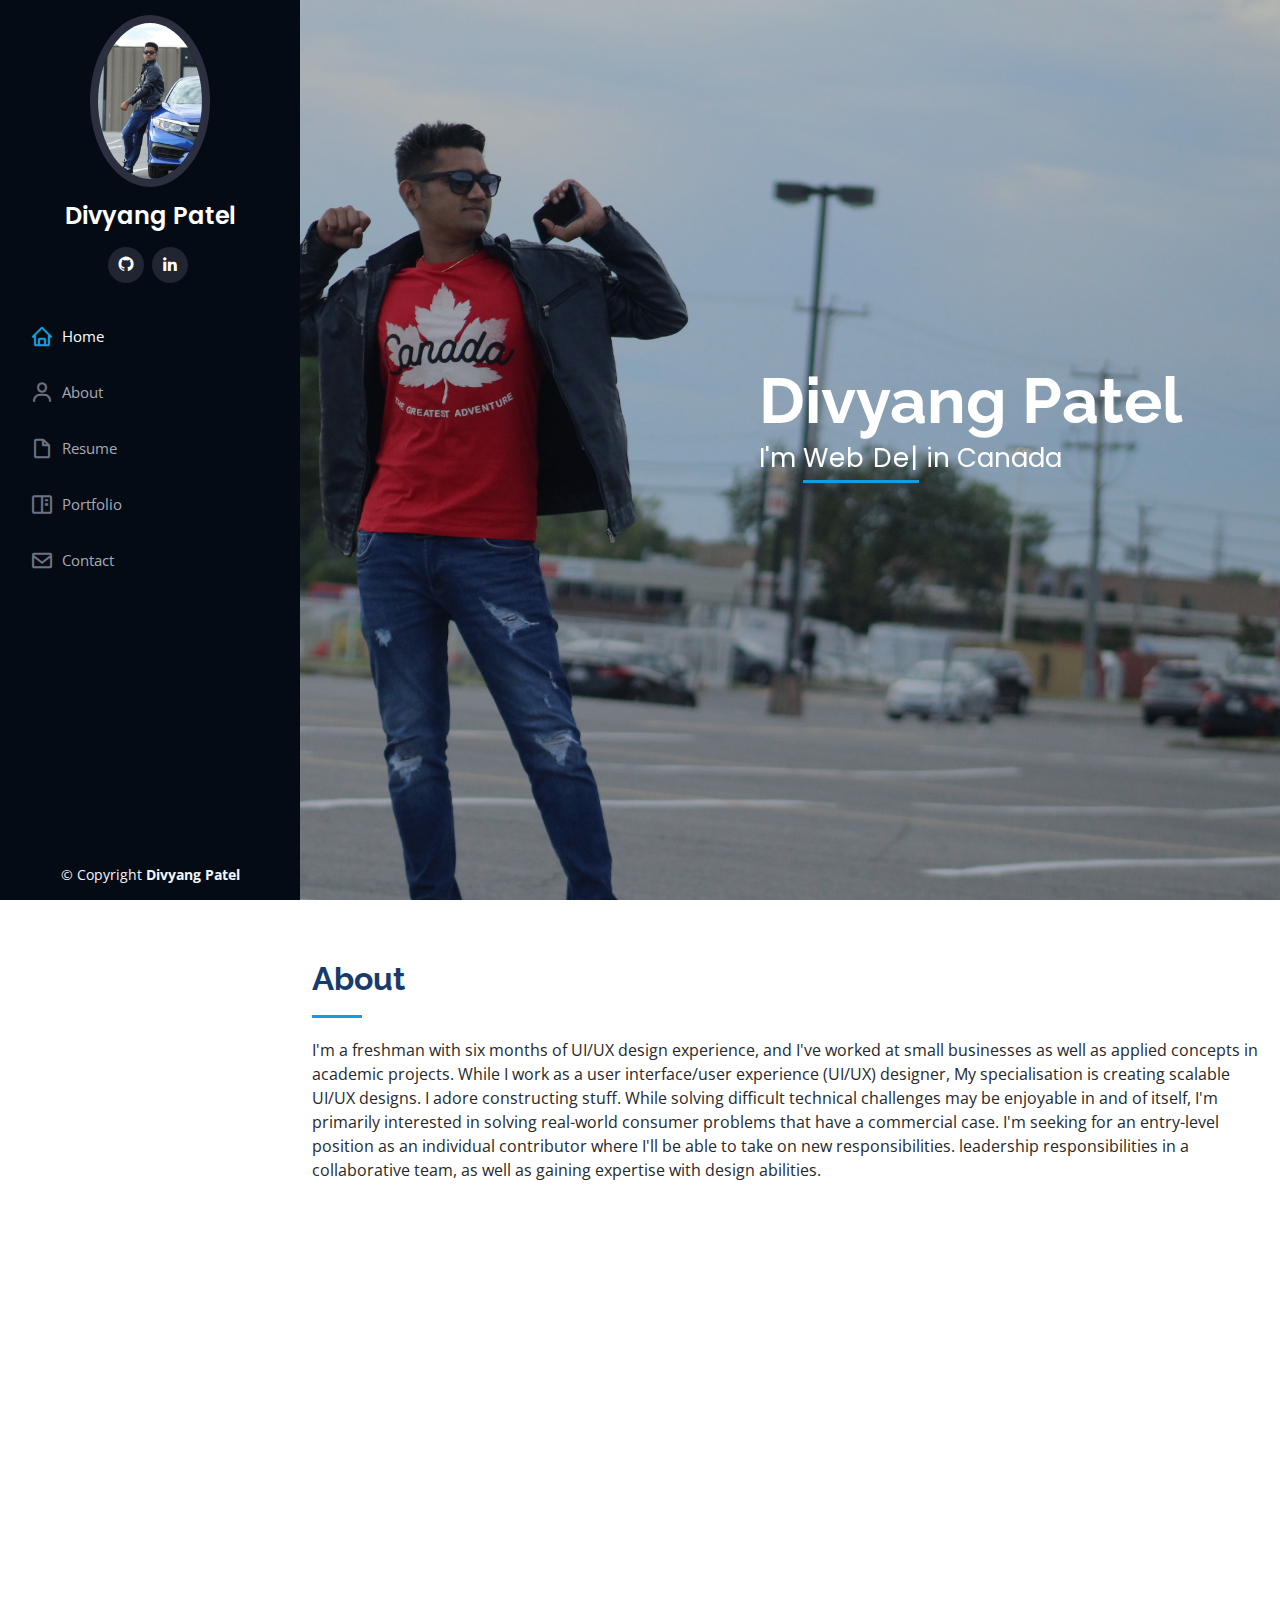
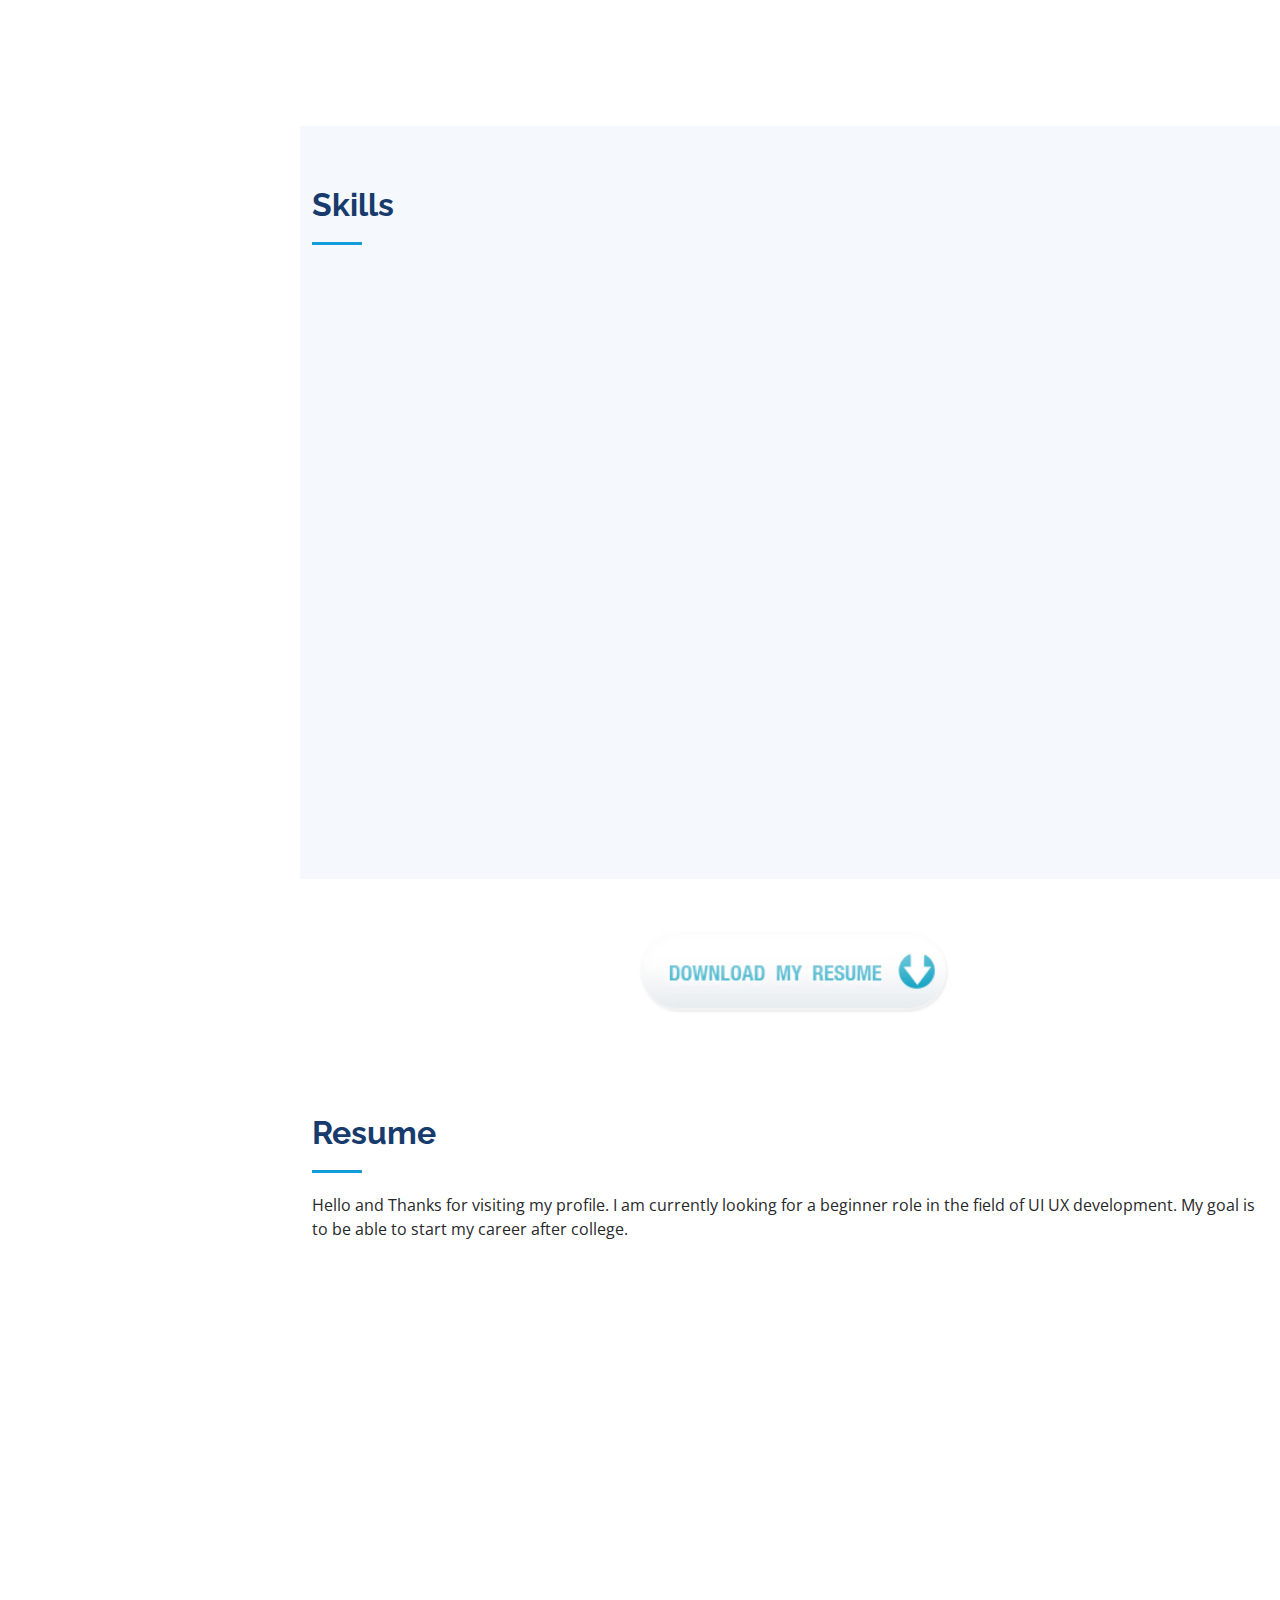
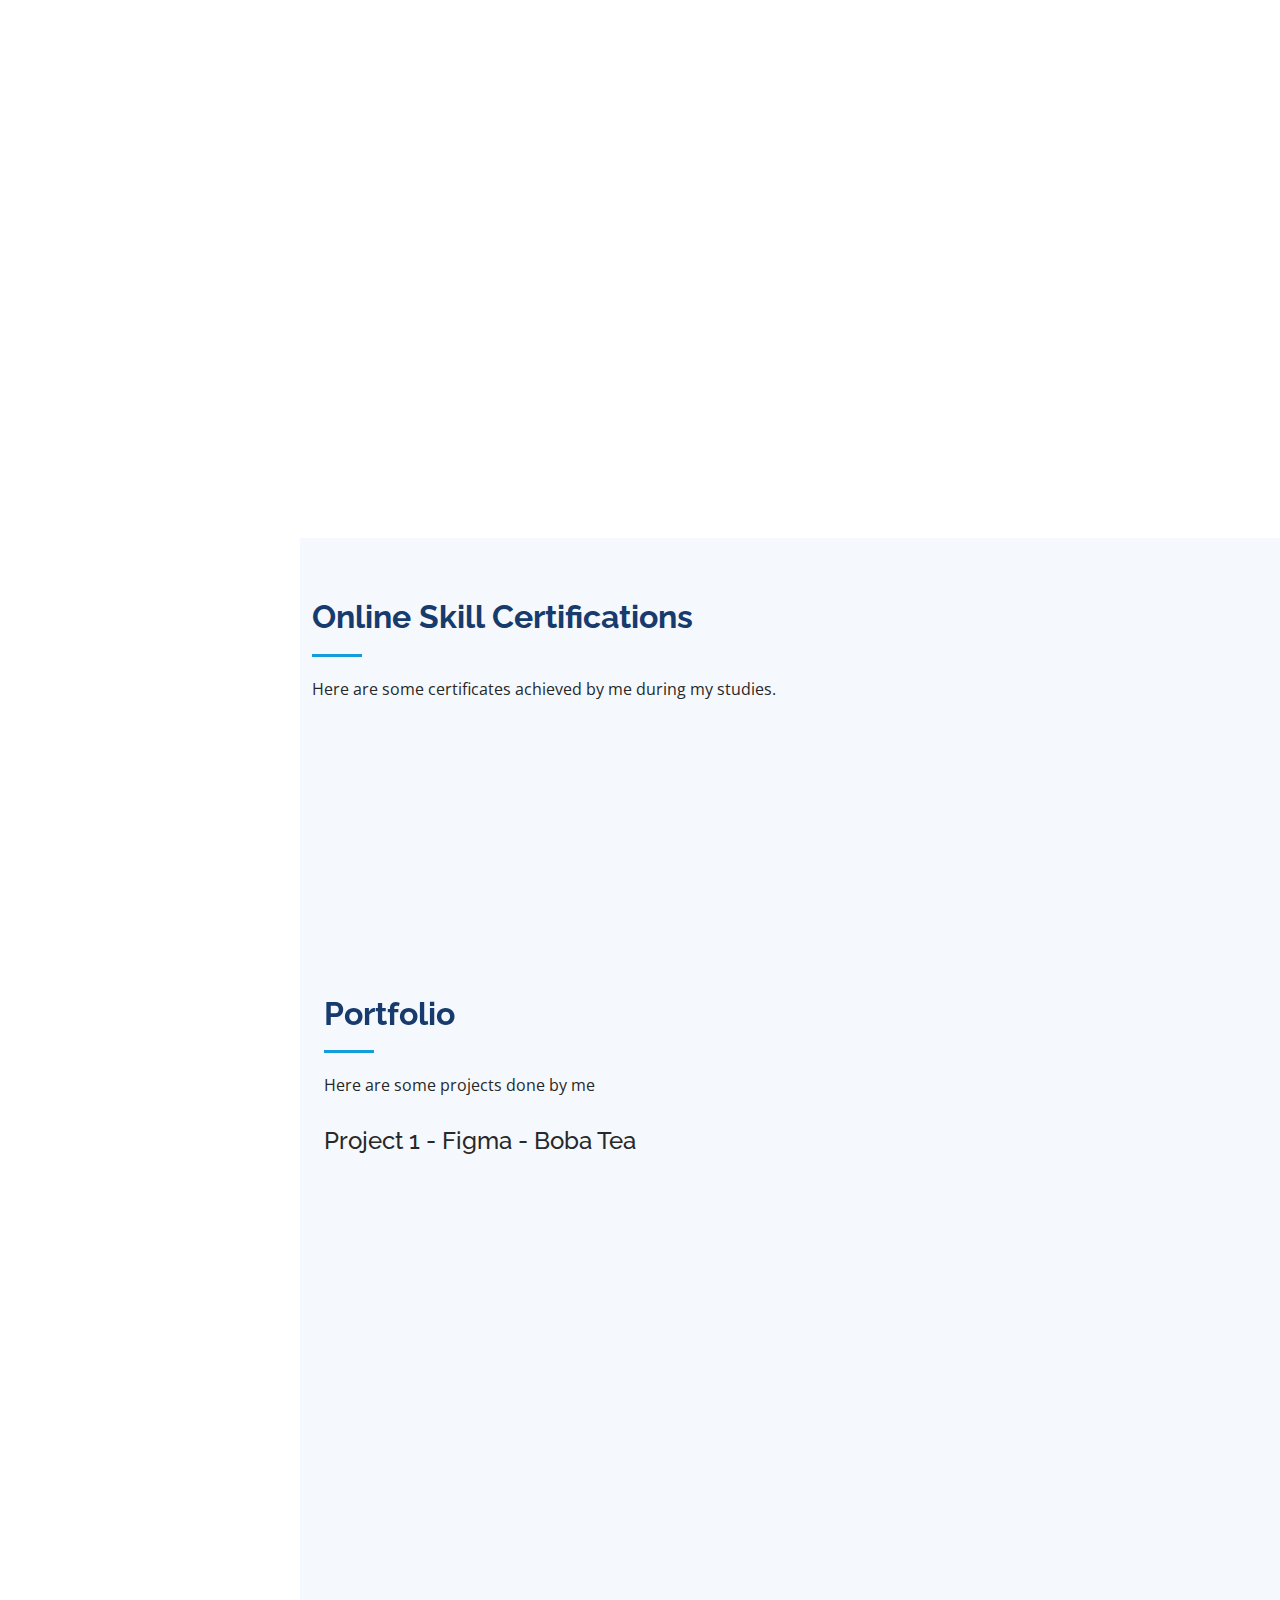
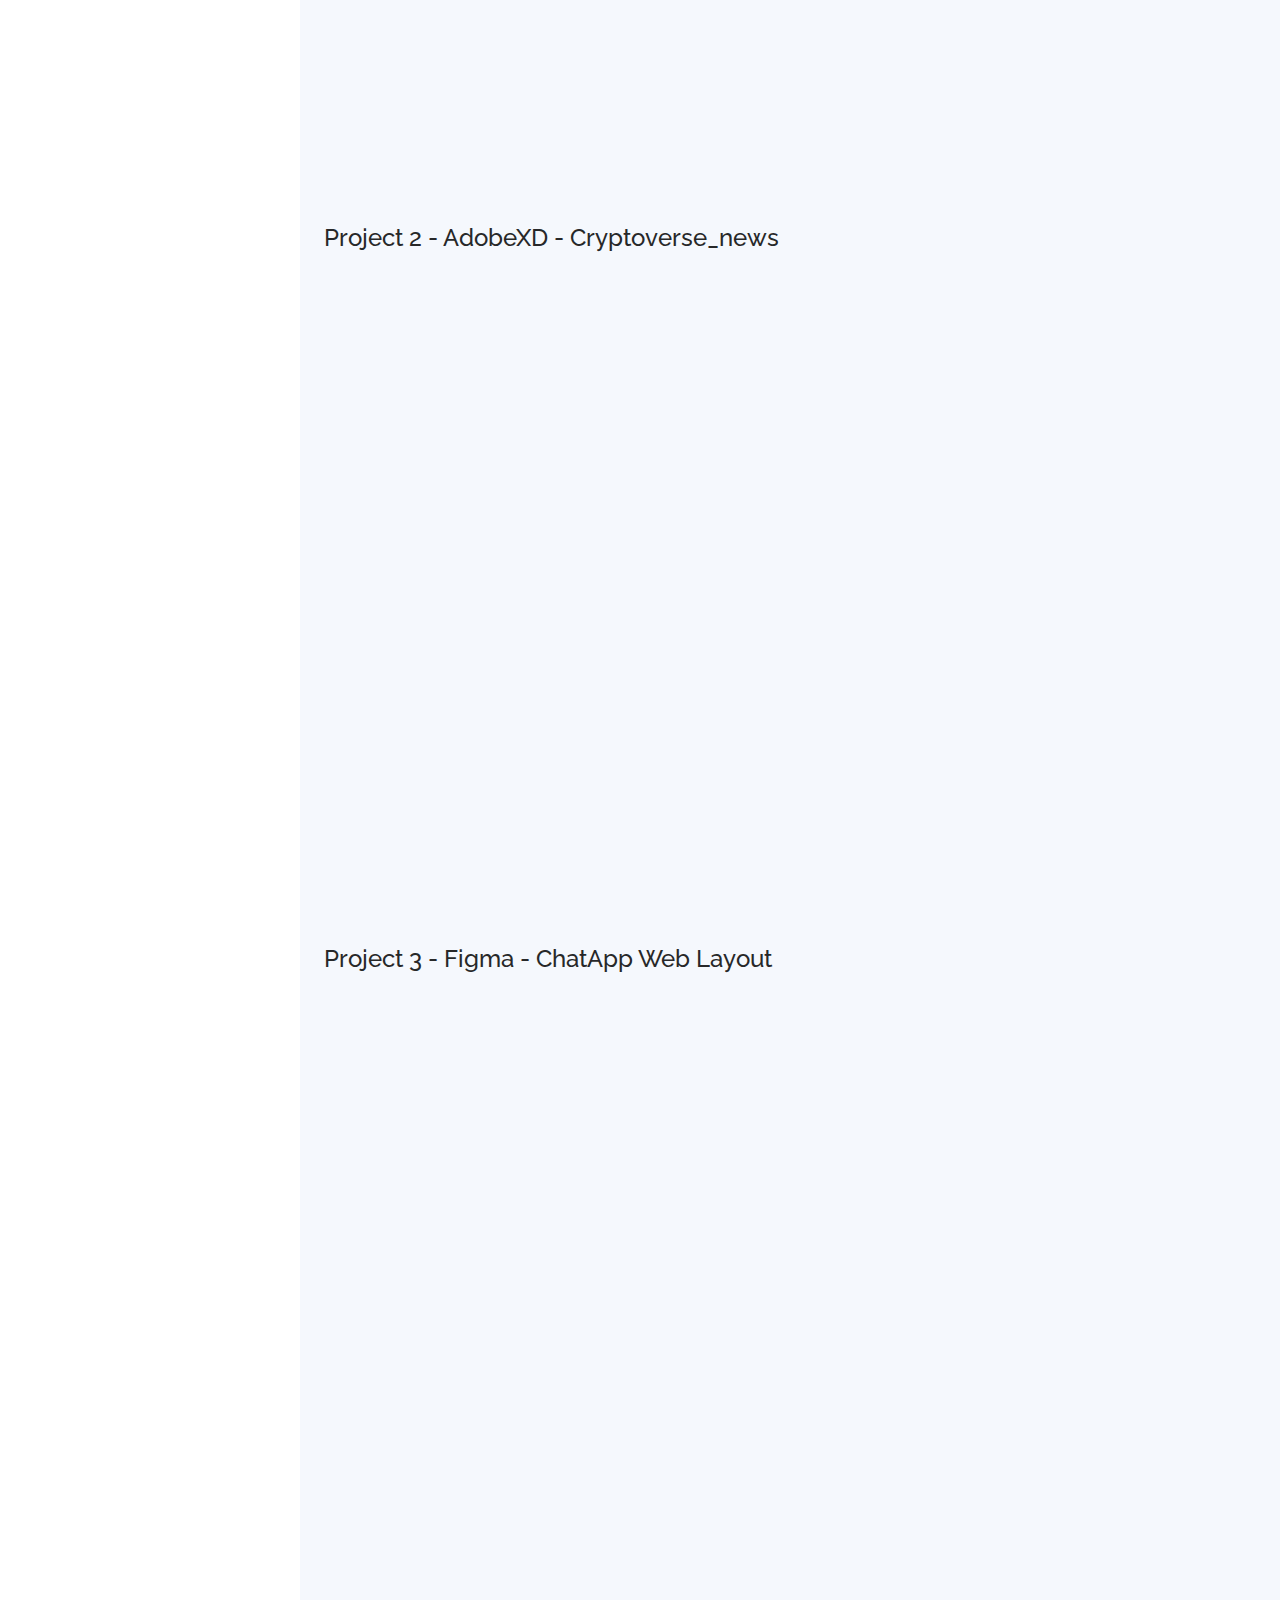
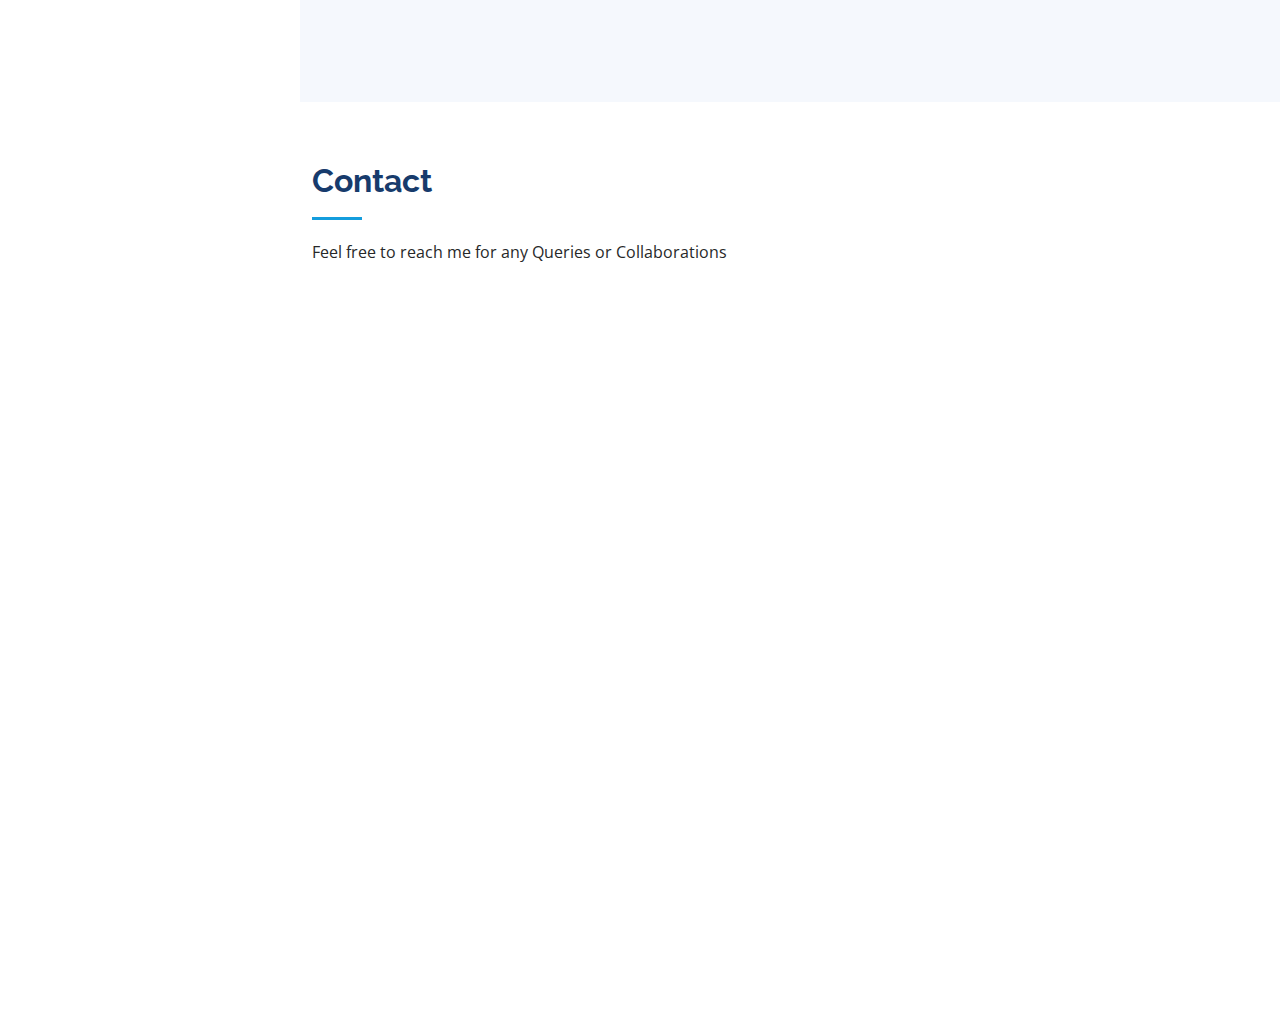
==== commit 4f851f45: "made some change" ====
--- a/index.html
+++ b/index.html
@@ -195,7 +195,15 @@
             </div>
 
             <div class="progress">
-              <span class="skill">Photo/Video Editing<i class="val">80%</i></span>
+              <span class="skill">Photo/Video Editing<i class="val">70%</i></span>
+              <div class="progress-bar-wrap">
+                <div class="progress-bar" role="progressbar" aria-valuenow="70" aria-valuemin="0" aria-valuemax="100">
+                </div>
+              </div>
+            </div>
+
+            <div class="progress">
+              <span class="skill">MS Office<i class="val">80%</i></span>
               <div class="progress-bar-wrap">
                 <div class="progress-bar" role="progressbar" aria-valuenow="80" aria-valuemin="0" aria-valuemax="100">
                 </div>
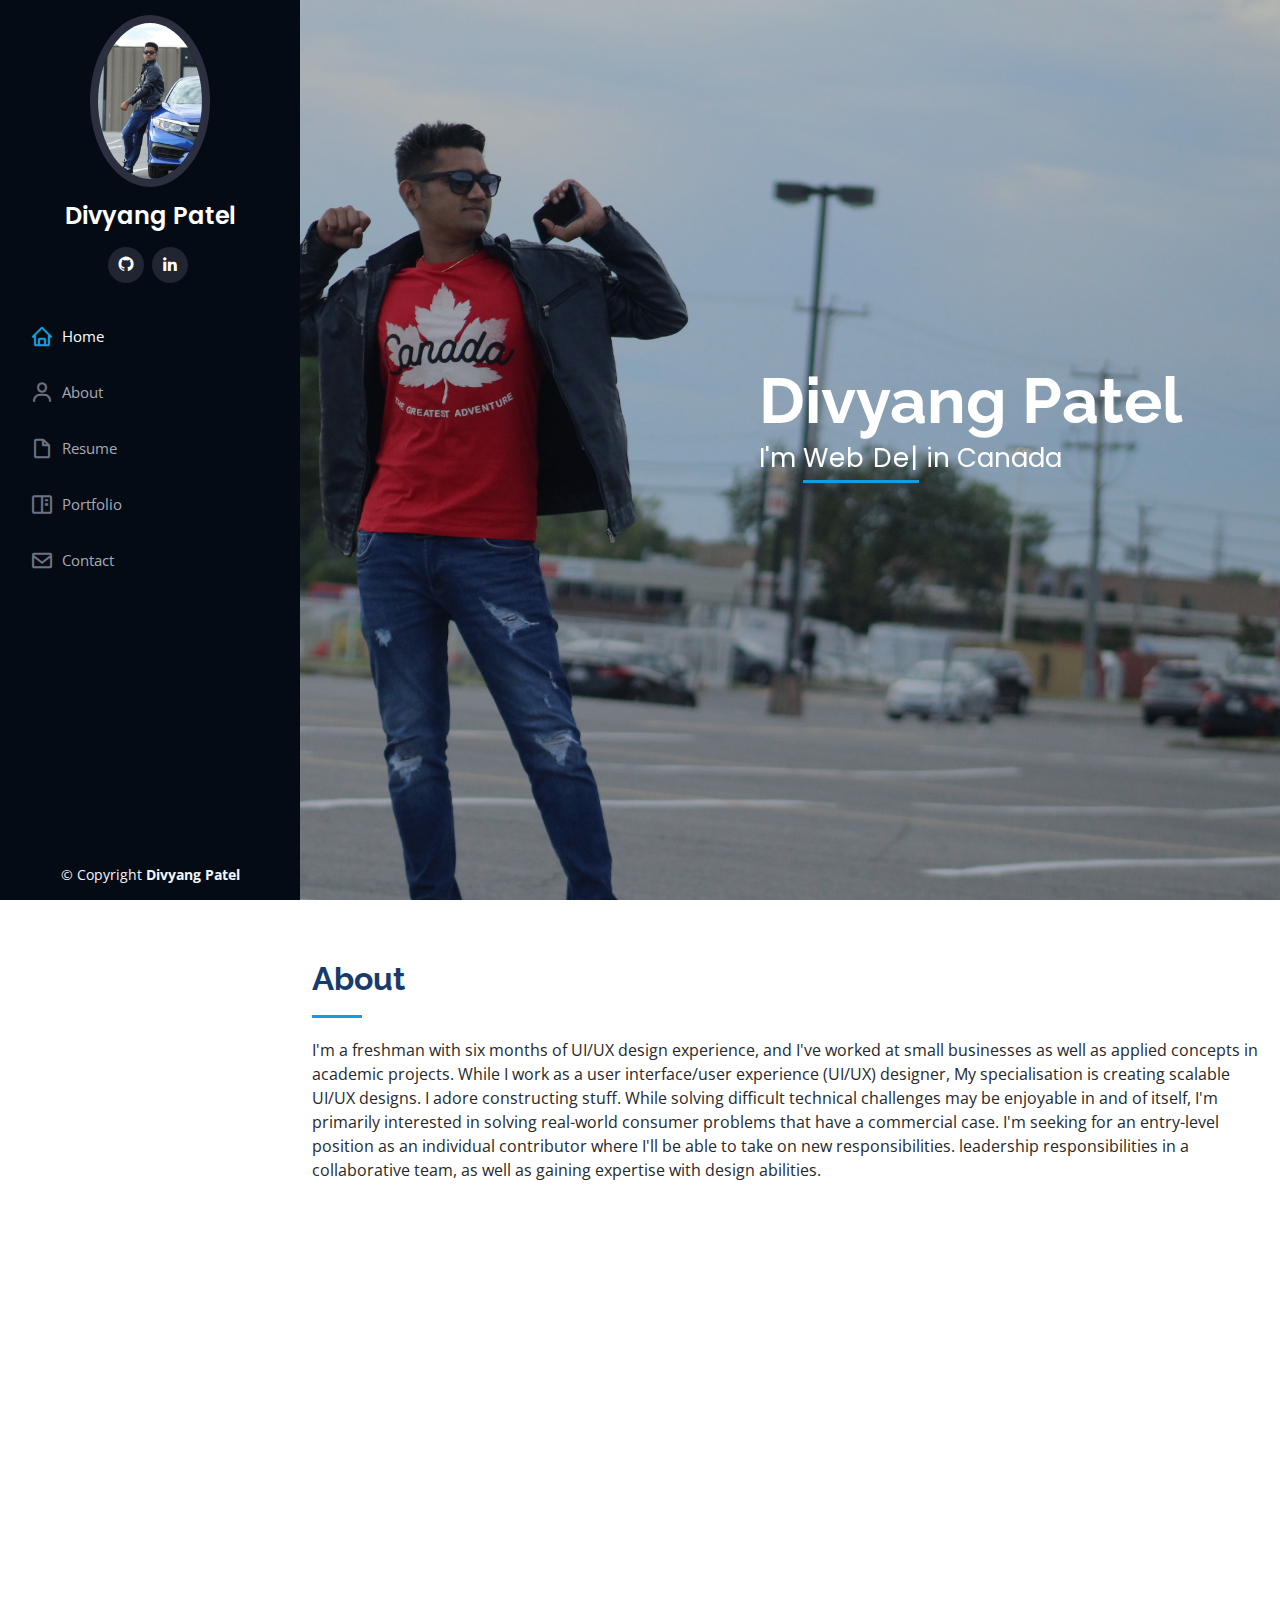
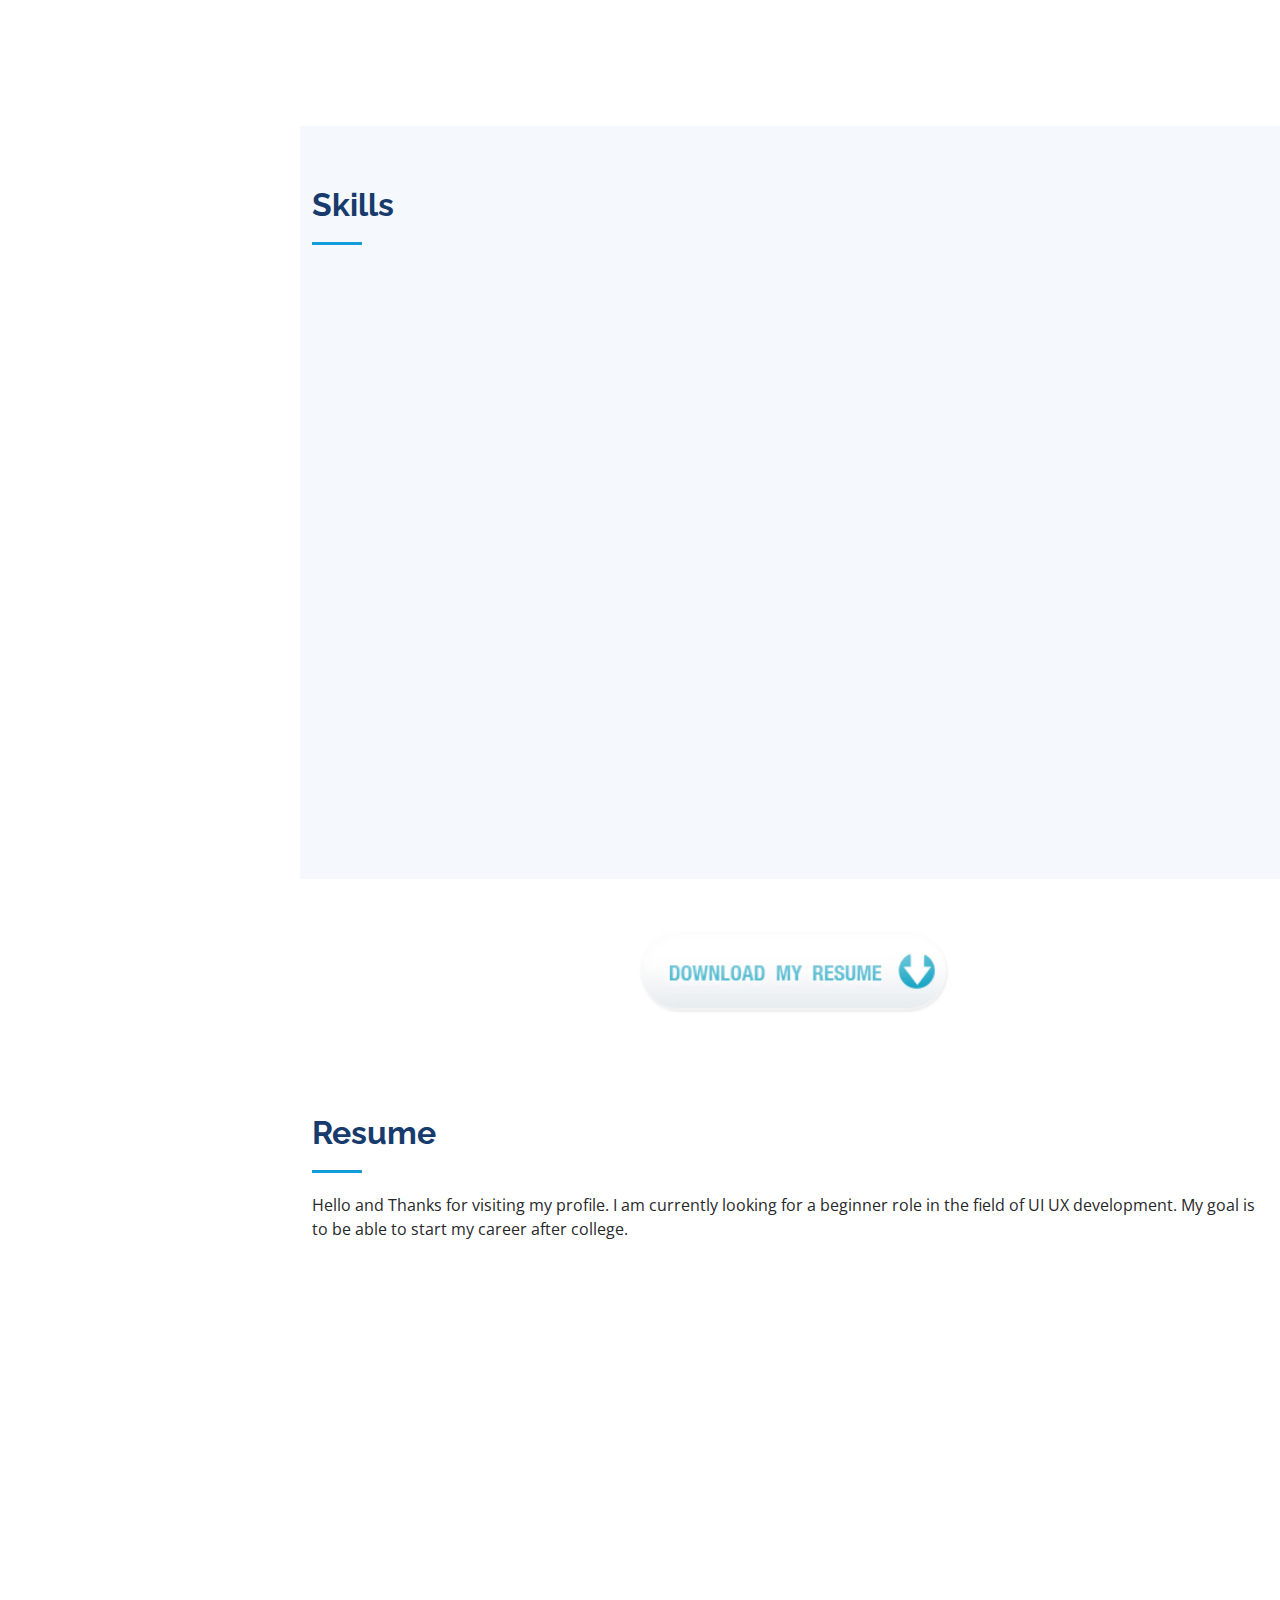
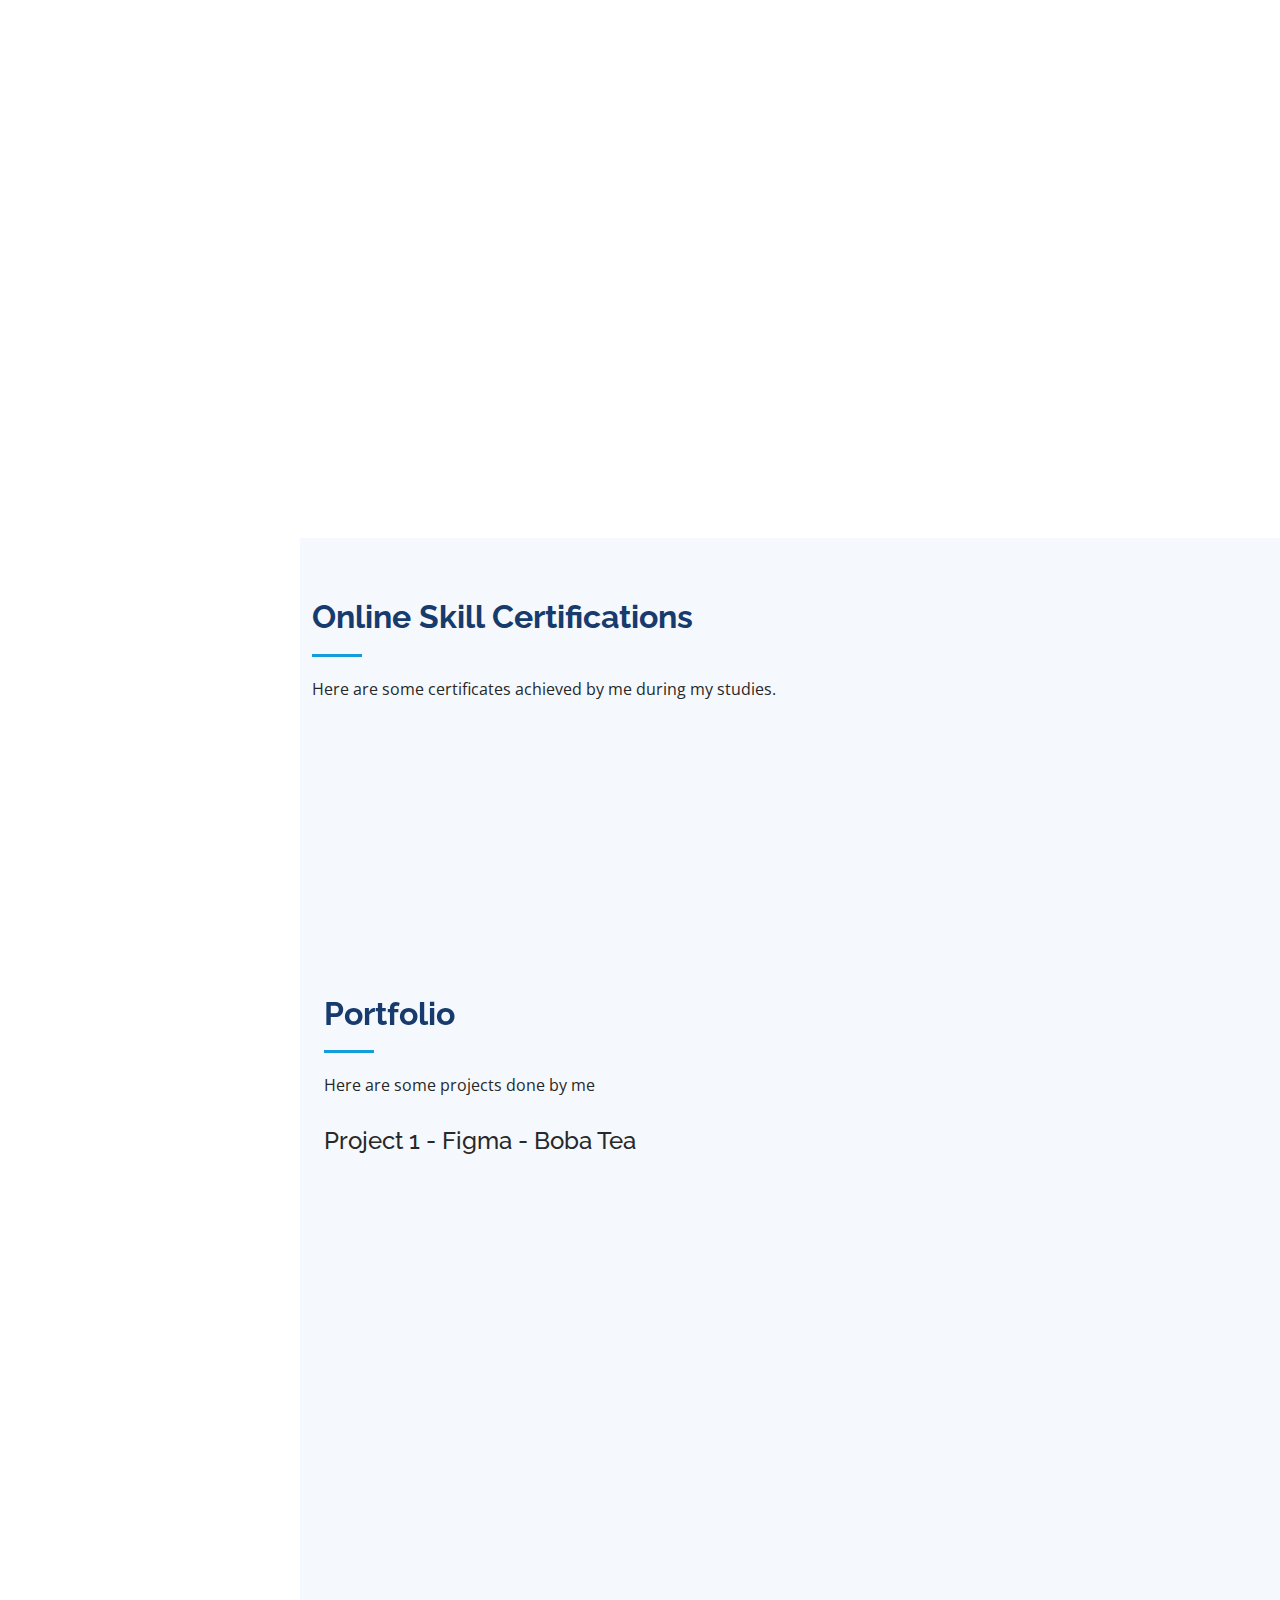
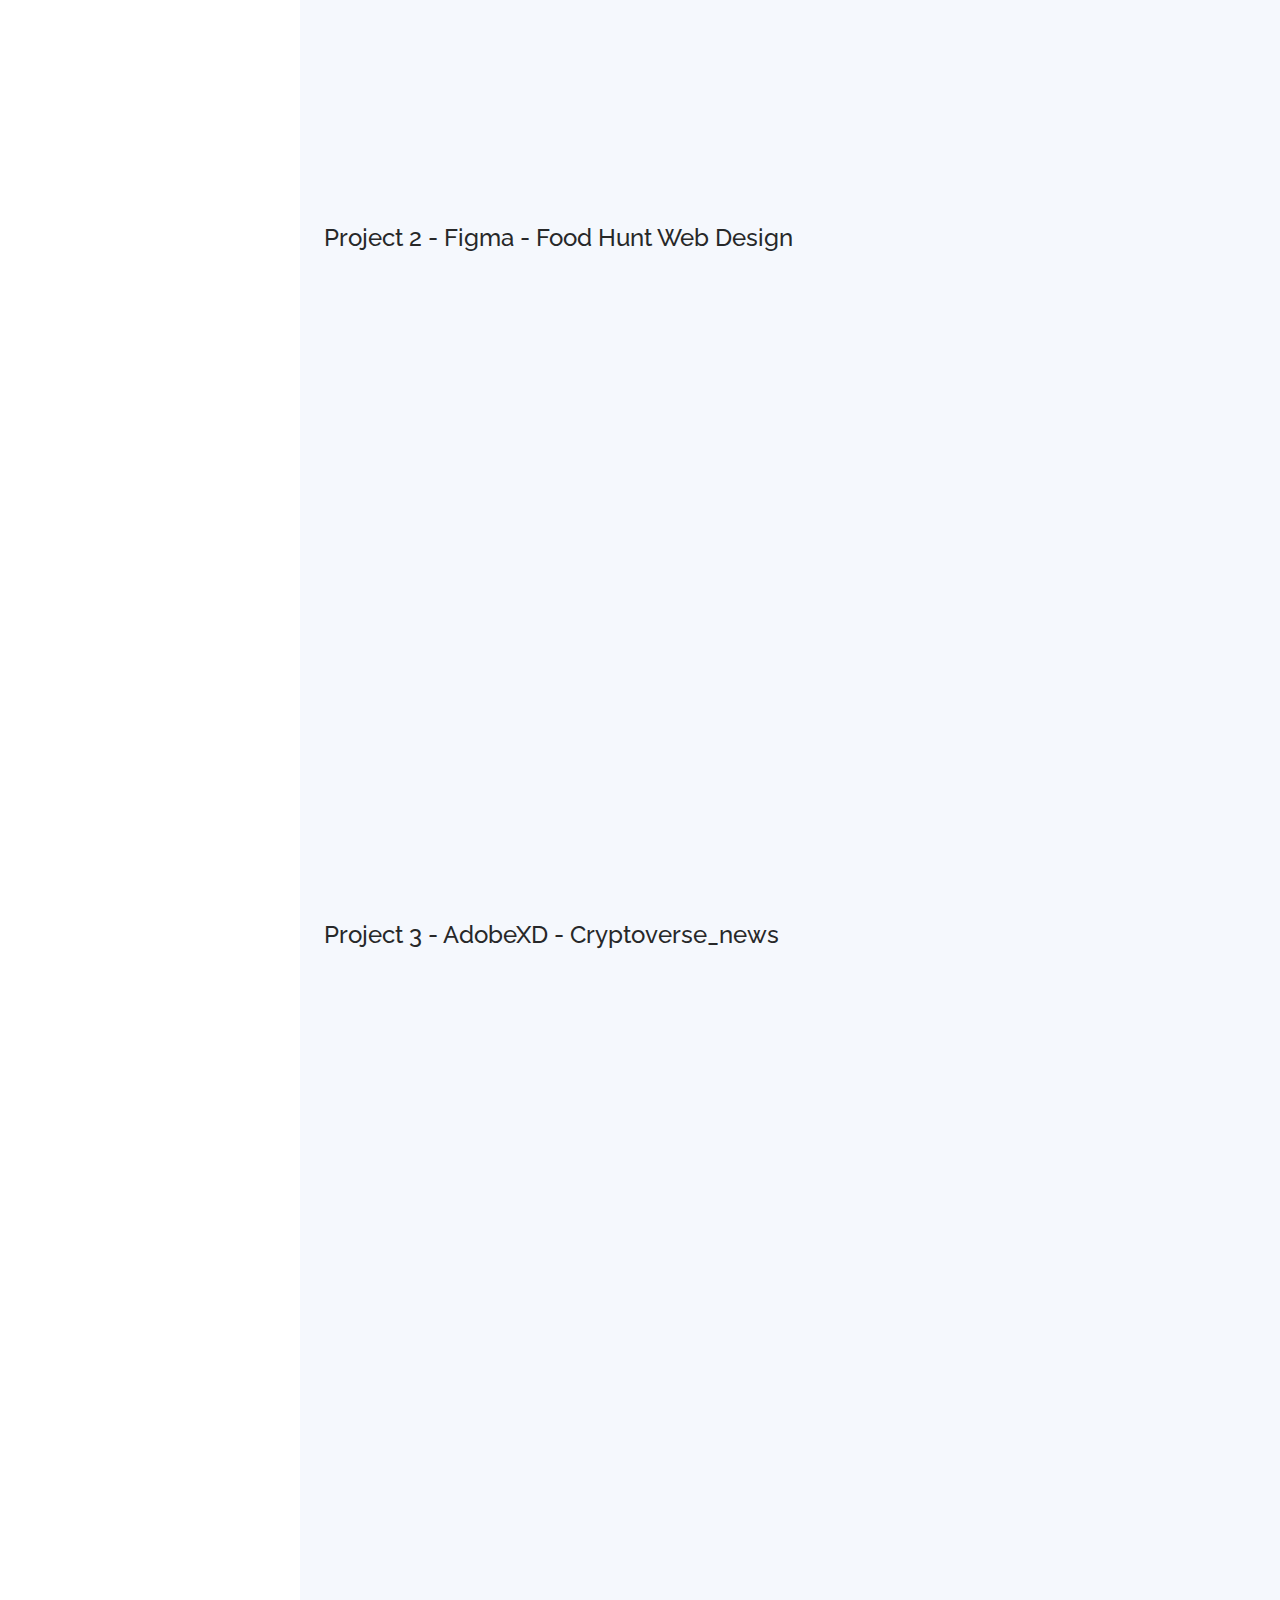
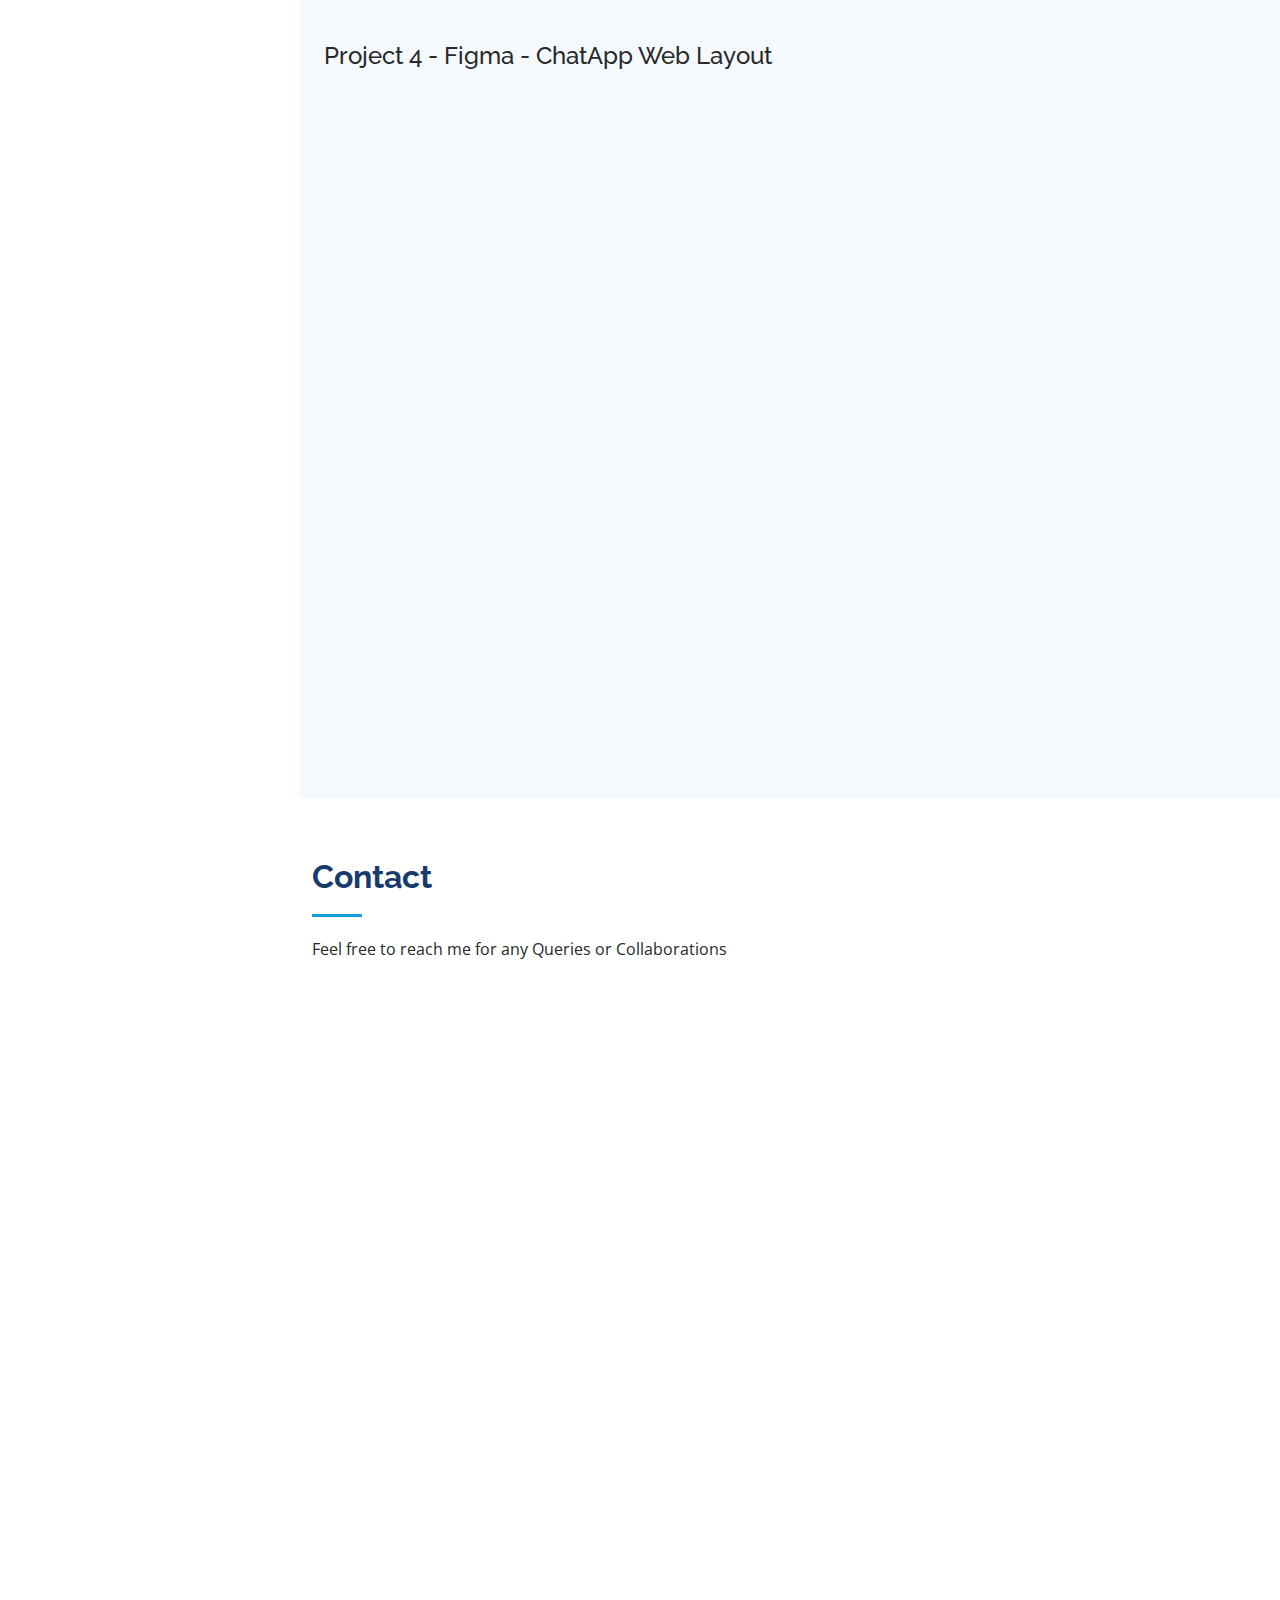
==== commit 26fa4e2b: "Add Project" ====
--- a/index.html
+++ b/index.html
@@ -392,9 +392,25 @@
             </div>
           </div>
         </div>
-          
+
         <div >
-          <h4>Project 2 - AdobeXD - Cryptoverse_news</h4>
+          <h4>Project 2 - Figma - Food Hunt Web Design</h4>
+        </div>
+        <div class="row portfolio-container" data-aos="fade-up" data-aos-delay="100">
+          <div class=" portfolio-item filter-app">
+            <div class="">
+              <iframe style="border: 1px solid rgba(0, 0, 0, 0.1);" 
+              width="1000" height="600" src="https://www.figma.com/embed?embed_host=share&url=https%3A%2F%2Fwww.figma.com%2Fproto%2FhLtLe4ZaAgLJ02DxhOgpUX%2FFood-Hunt-Web-Design%3Fpage-id%3D0%253A1%26node-id%3D1%253A4%26viewport%3D258%252C48%252C0.43%26scaling%3Dcontain%26starting-point-node-id%3D1%253A4" allowfullscreen></iframe>
+              <div class="portfolio-links">
+                <a href="https://www.figma.com/file/hLtLe4ZaAgLJ02DxhOgpUX/Food-Hunt-Web-Design?node-id=0%3A1" title="Figma - Food Hunt Web Design - More Details"><i class="">Figma - Food Hunt Web Design - More Details</i></a>
+              </div>
+            </div>
+          </div>
+        </div>
+
+        
+        <div >
+          <h4>Project 3 - AdobeXD - Cryptoverse_news</h4>
         </div>
         <div class="row portfolio-container" data-aos="fade-up" data-aos-delay="100">  
           <div class=" portfolio-item filter-app">
@@ -408,8 +424,10 @@
             </div>
           </div>
         </div>
+
+
         <div >
-          <h4>Project 3 - Figma - ChatApp Web Layout</h4>
+          <h4>Project 4 - Figma - ChatApp Web Layout</h4>
         </div>
         <div class="row portfolio-container" data-aos="fade-up" data-aos-delay="100">
           <div class=" portfolio-item filter-app">
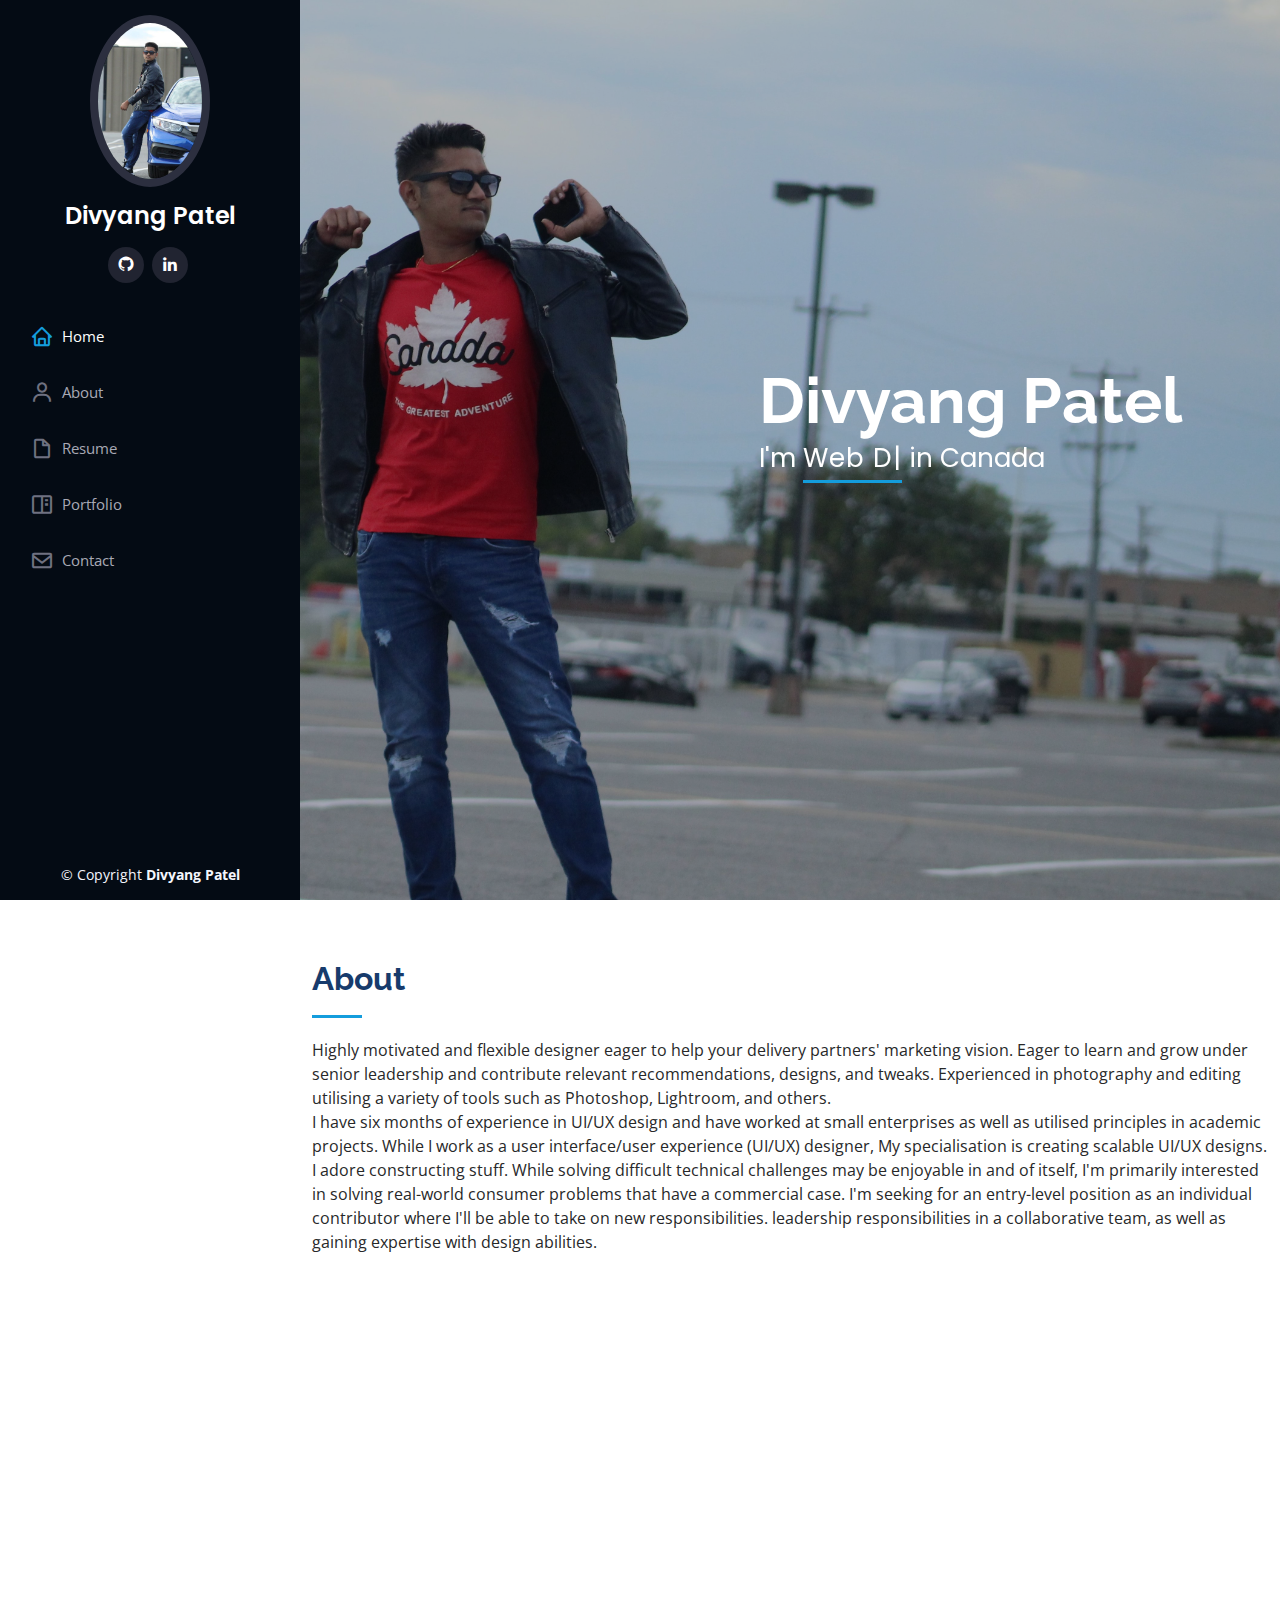
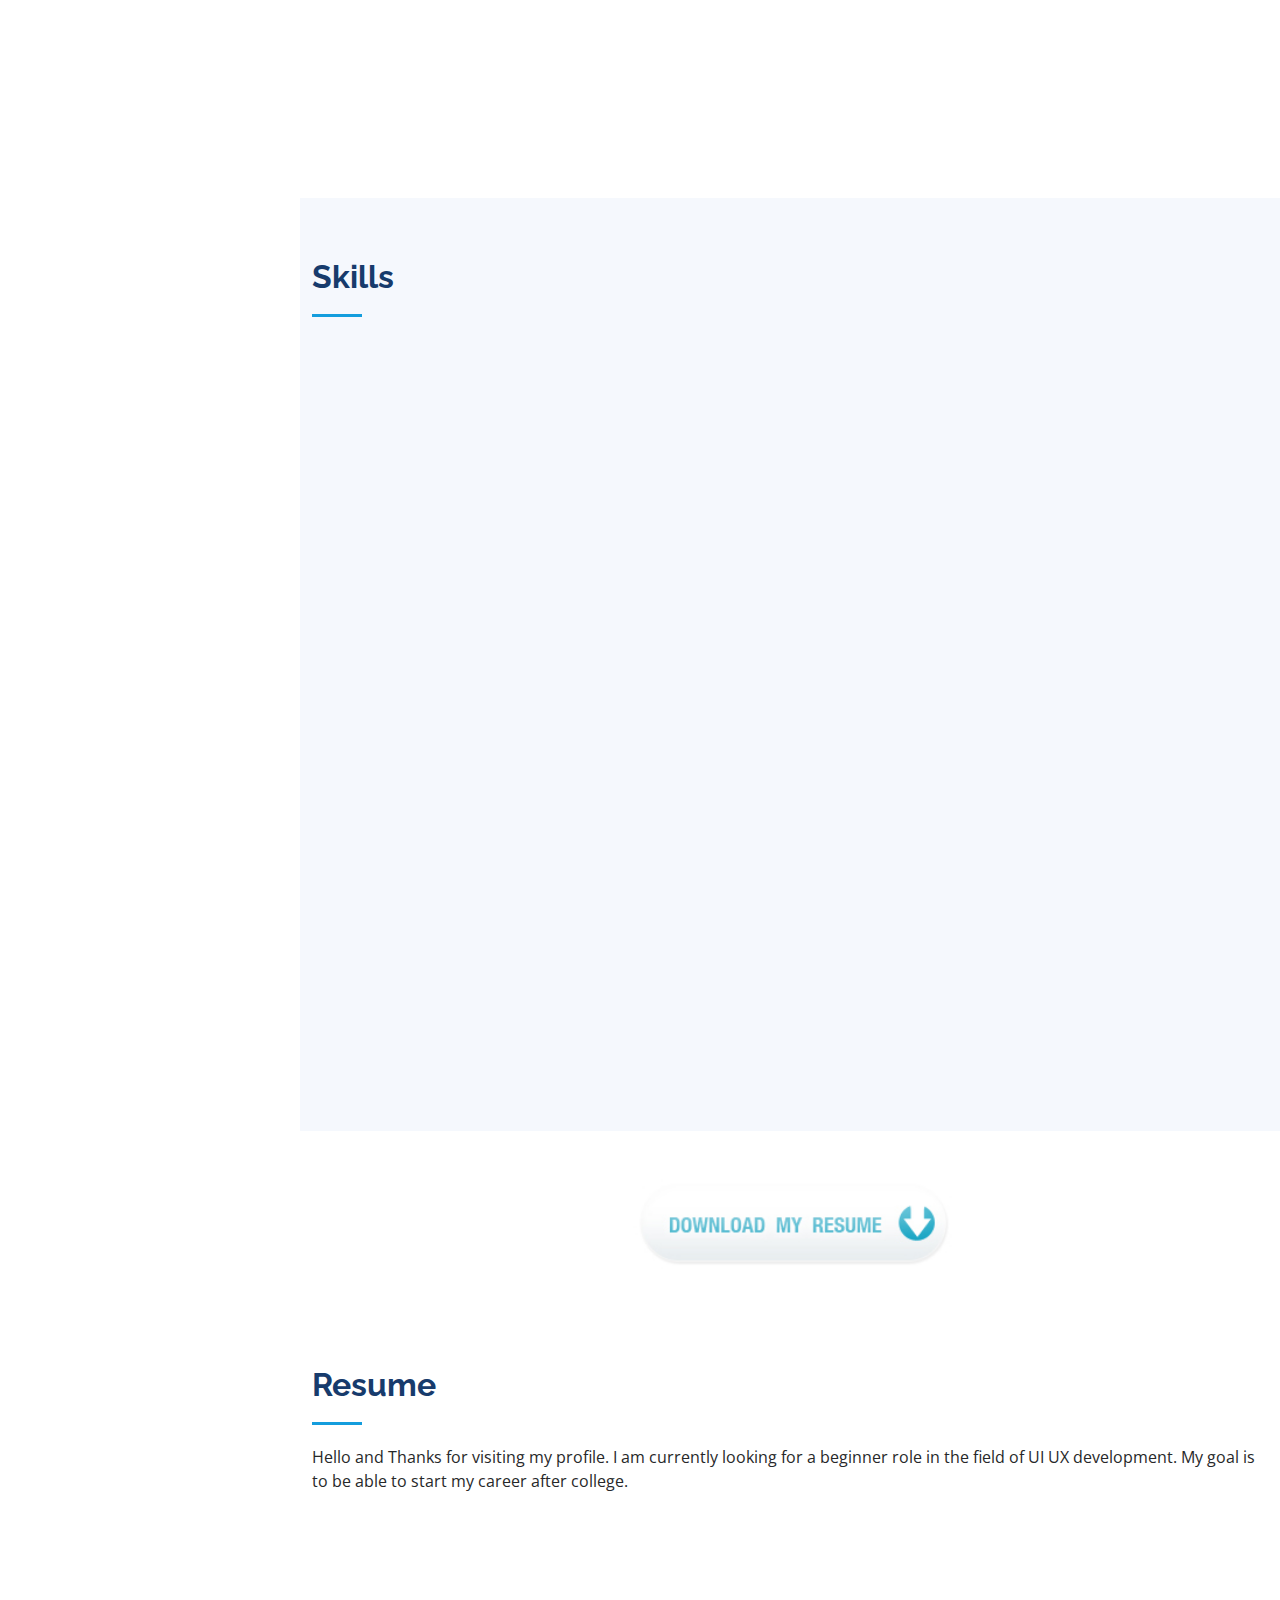
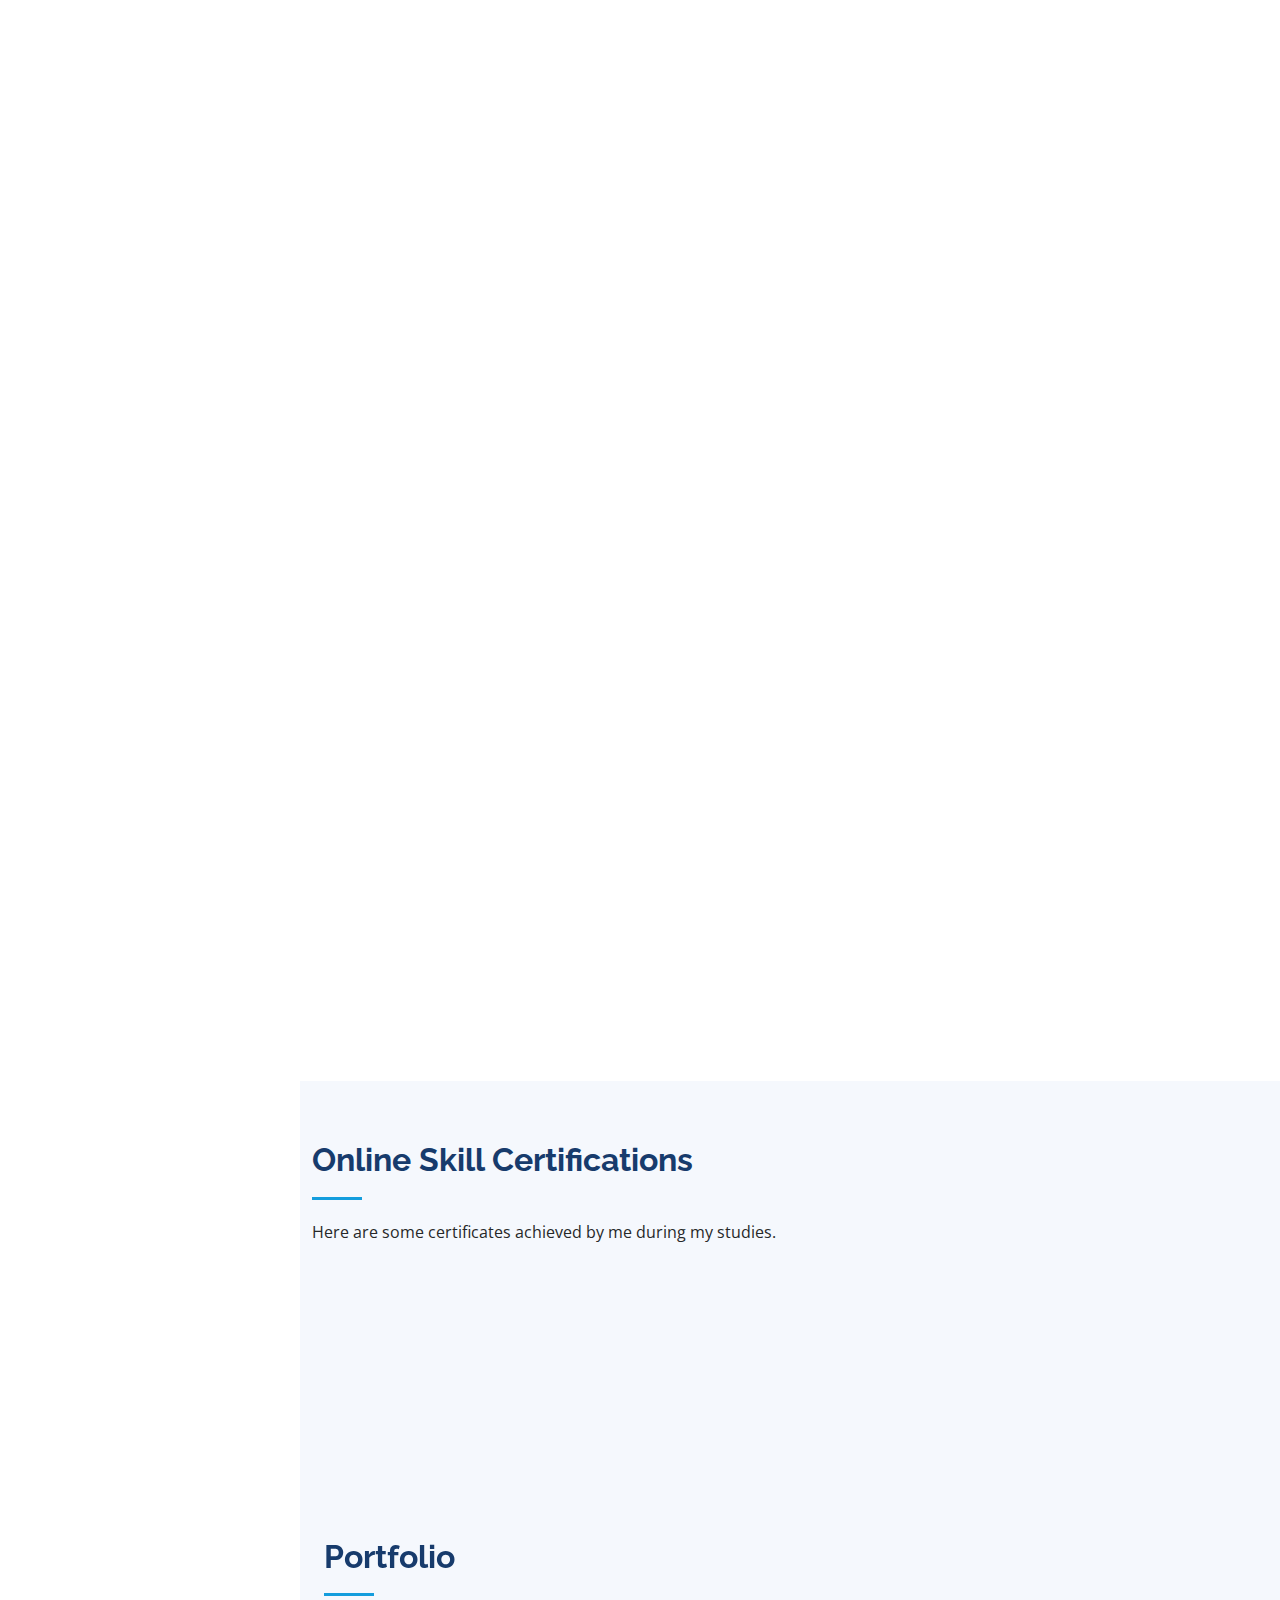
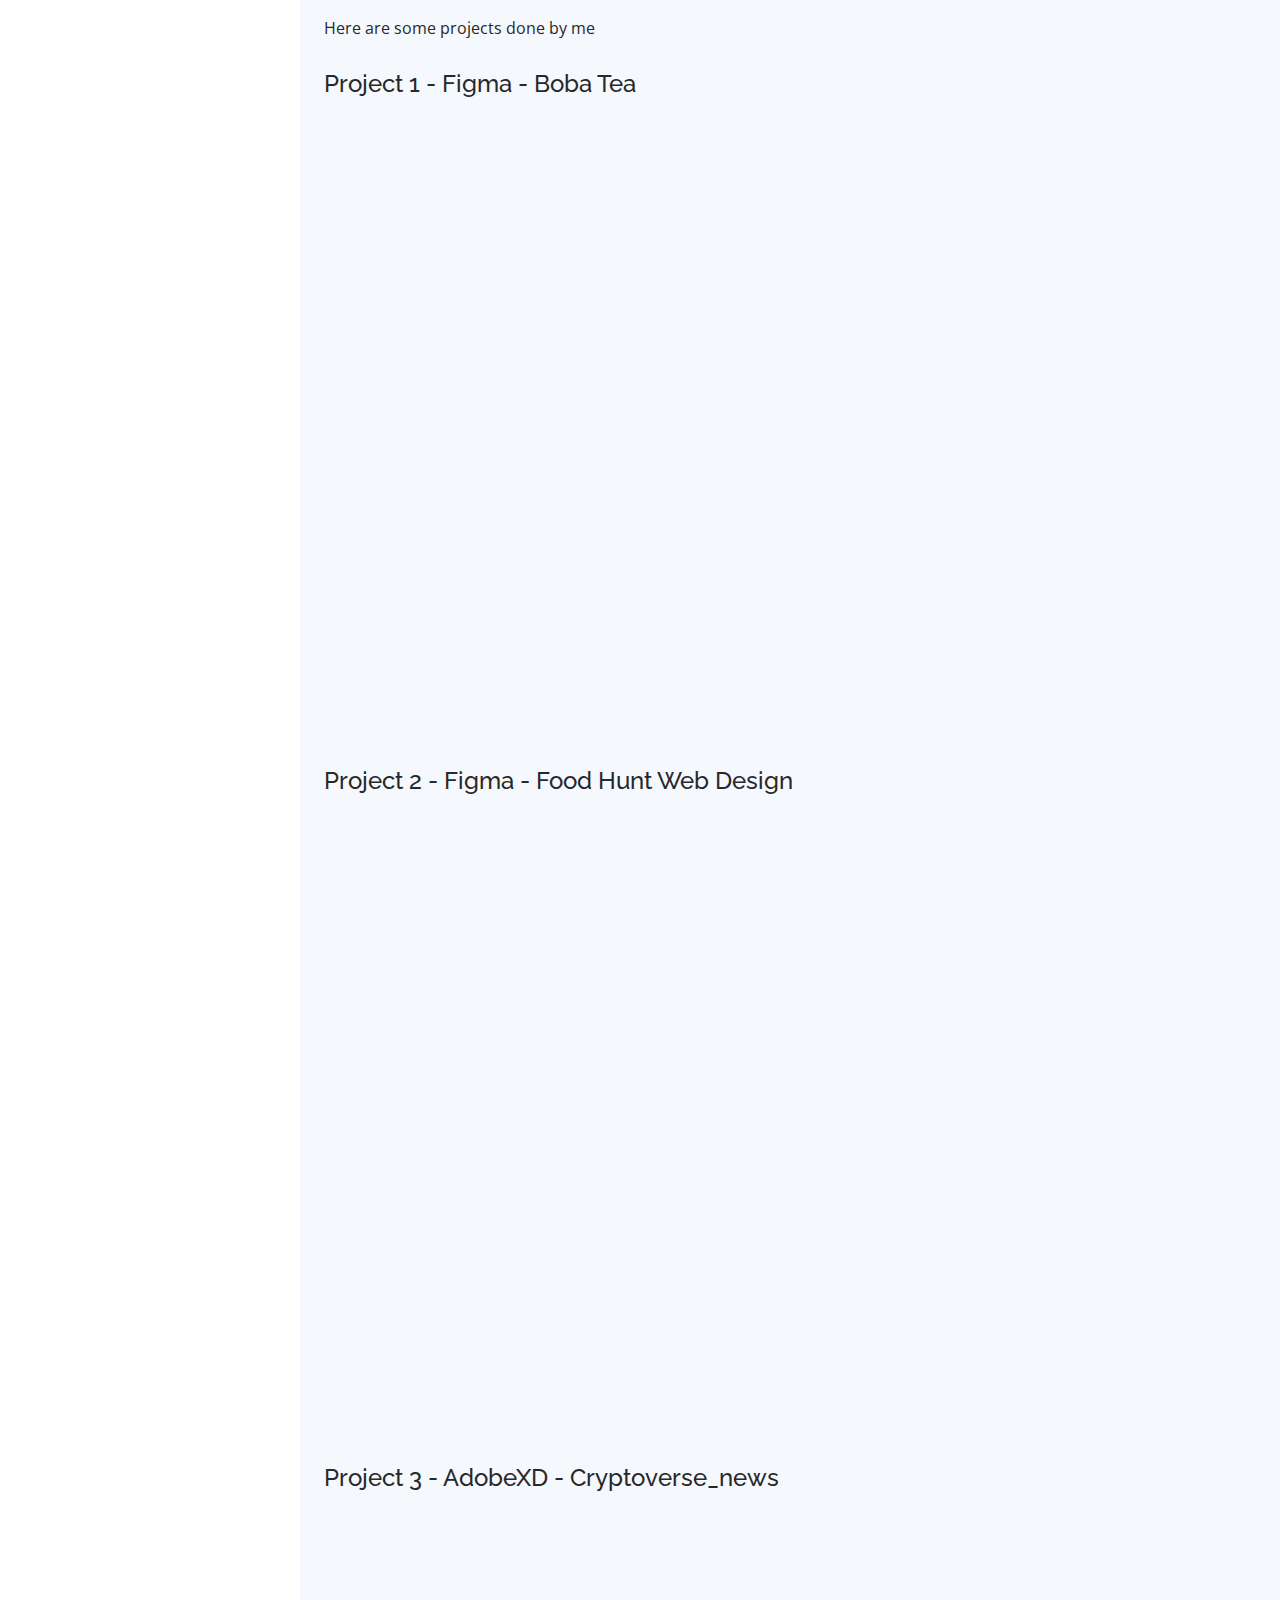
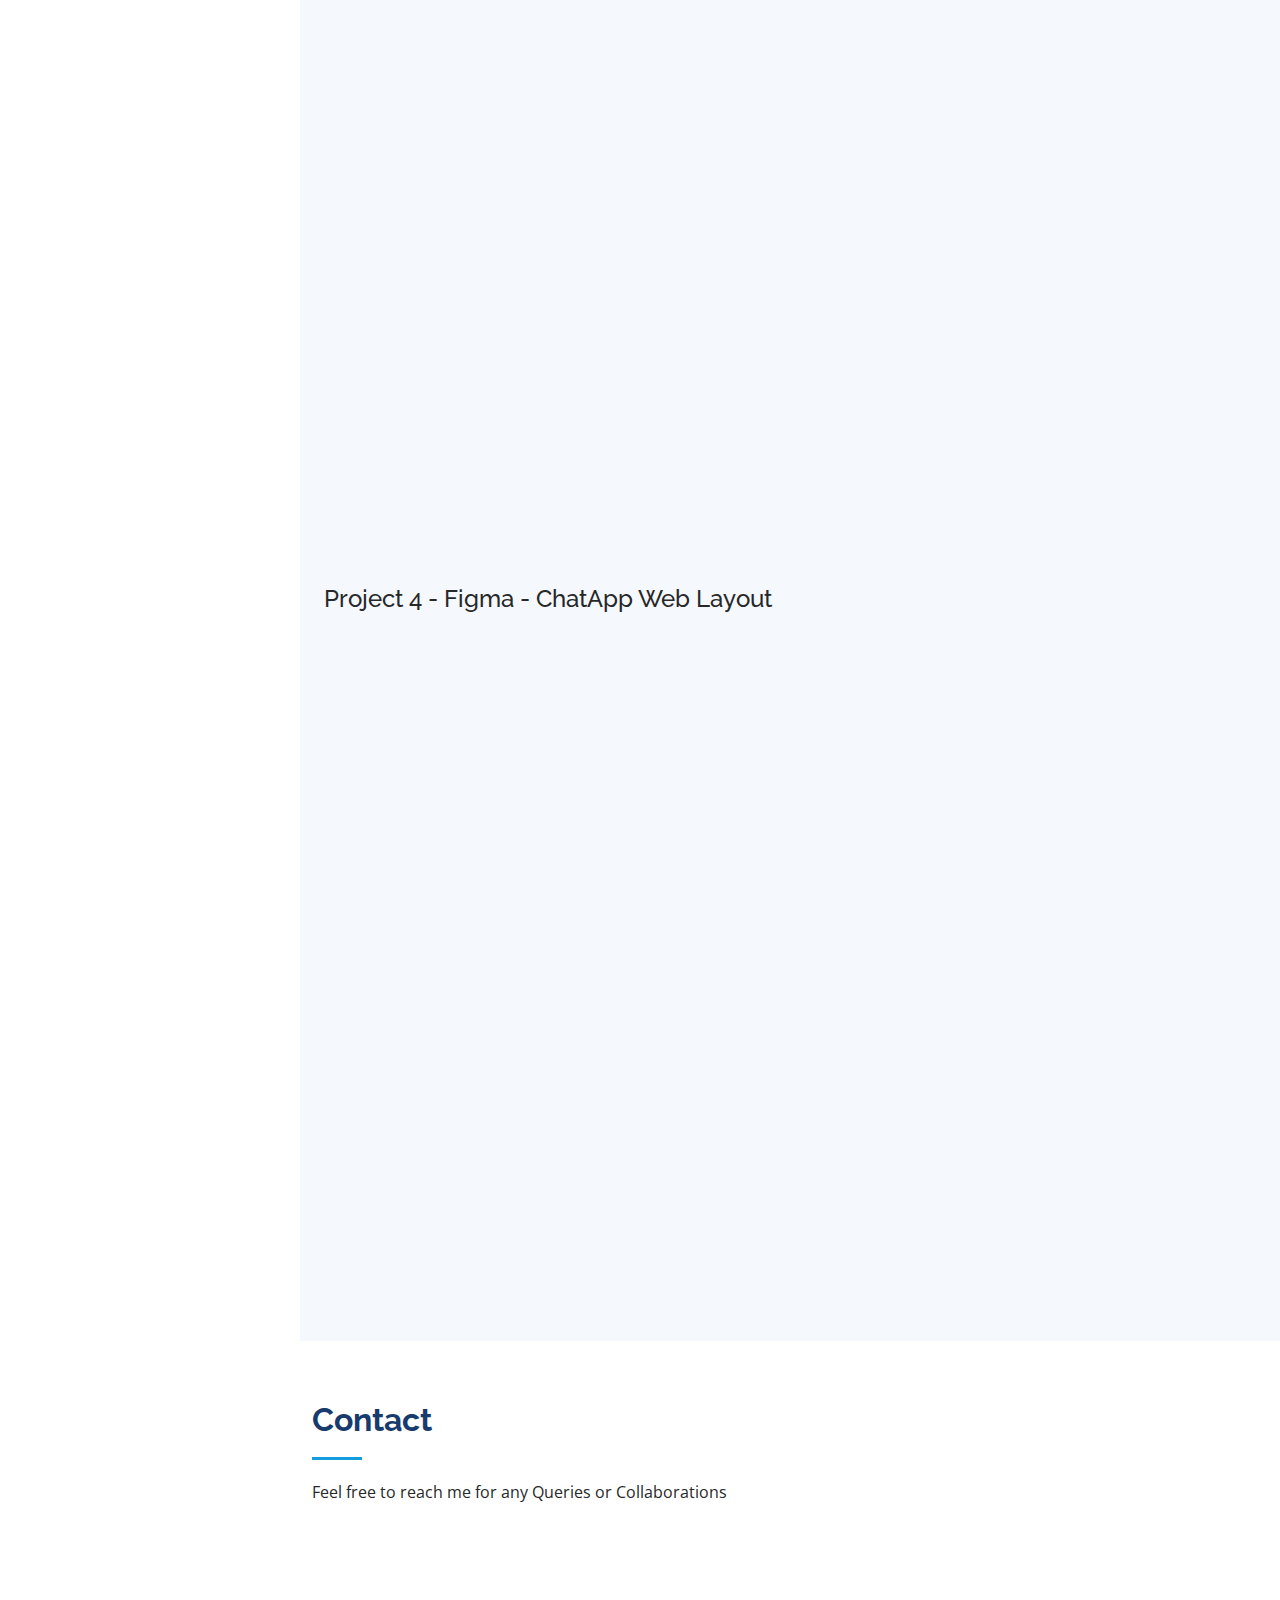
==== commit c4d4ed15: "Update Data And CV" ====
--- a/index.html
+++ b/index.html
@@ -66,7 +66,7 @@
   <section id="hero" class="d-flex flex-column justify-content-center align-items-center">
     <div class="hero-container" data-aos="fade-in">
       <h1>Divyang Patel</h1>
-      <p>I'm <span class="typed" data-typed-items="Web Developer,UI/UX Designer, Photographer, Youtuber, Gamer"></span> in Canada</p>
+      <p>I'm <span class="typed" data-typed-items="Web Developer, Graphic Design, UI/UX Design, Photographer, Youtuber, Gamer"></span> in Canada</p>
     </div>
   </section><!-- End Hero -->
 
@@ -78,7 +78,21 @@
 
         <div class="section-title">
           <h2>About</h2>
-          <p>I'm a freshman with six months of UI/UX design experience, and I've worked at small businesses as well as applied concepts in academic projects.
+          <p> 
+            Highly motivated and flexible designer eager to help
+            your delivery partners' marketing vision. Eager to
+            learn and grow under senior leadership and
+            contribute relevant recommendations, designs, and
+            tweaks.
+            Experienced in photography and editing utilising a
+            variety of tools such as Photoshop, Lightroom, and
+            others.
+         
+
+          </p>
+          <p>I have six months of experience in UI/UX design and
+            have worked at small enterprises as well as utilised
+            principles in academic projects.
             While I work as a user interface/user experience (UI/UX) designer,
             
             My specialisation is creating scalable UI/UX designs.
@@ -187,6 +201,22 @@
             </div>
 
             <div class="progress">
+              <span class="skill">Adobe InDesign<i class="val">50%</i></span>
+              <div class="progress-bar-wrap">
+                <div class="progress-bar" role="progressbar" aria-valuenow="50" aria-valuemin="0" aria-valuemax="100">
+                </div>
+              </div>
+            </div>
+
+            <div class="progress">
+              <span class="skill">Adobe Lightroom<i class="val">70%</i></span>
+              <div class="progress-bar-wrap">
+                <div class="progress-bar" role="progressbar" aria-valuenow="70" aria-valuemin="0" aria-valuemax="100">
+                </div>
+              </div>
+            </div>
+
+            <div class="progress">
               <span class="skill">Photography<i class="val">95%</i></span>
               <div class="progress-bar-wrap">
                 <div class="progress-bar" role="progressbar" aria-valuenow="95" aria-valuemin="0" aria-valuemax="100">
@@ -198,6 +228,14 @@
               <span class="skill">Photo/Video Editing<i class="val">70%</i></span>
               <div class="progress-bar-wrap">
                 <div class="progress-bar" role="progressbar" aria-valuenow="70" aria-valuemin="0" aria-valuemax="100">
+                </div>
+              </div>
+            </div>
+
+            <div class="progress">
+              <span class="skill">DaVinci Resolve<i class="val">50%</i></span>
+              <div class="progress-bar-wrap">
+                <div class="progress-bar" role="progressbar" aria-valuenow="50" aria-valuemin="0" aria-valuemax="100">
                 </div>
               </div>
             </div>
@@ -305,7 +343,7 @@
               <p><em>John Abbott College, Montreal, QC, Canada</em></p>
             </div>
             <div class="resume-item">
-              <h4>Diploma in Aviation</h4>
+              <h4>Diploma in Aviation, Hospitality and Travel Management</h4>
               <h5>2016 - 2017</h5>
               <p><em>FrankFinn Institute, Gujrat, India</em></p>
             </div>
@@ -327,6 +365,17 @@
                 <li>Translating requirements into style guides, design systems, design patterns and attractive user interfaces</li>
               </ul>
             </div>
+
+              <div class="resume-item">
+                <h4>Freelance Photography</h4>
+                <h5>Jan 2016 - Feb 2019</h5>
+                <p><em>Freelancer</em></p>
+                <ul>
+                  <li>Created innovative approaches to lighting, scene design, and model posing in the studio and on location.</li>
+                  <li>Stayed up to date with current photographic trends.</li>
+                  <li>Kept up to date with photoshop, photo editing, and color correction.</li>
+                </ul>
+              </div>
 
             <div class="resume-item">
               <h4>Flight Attendant</h4>
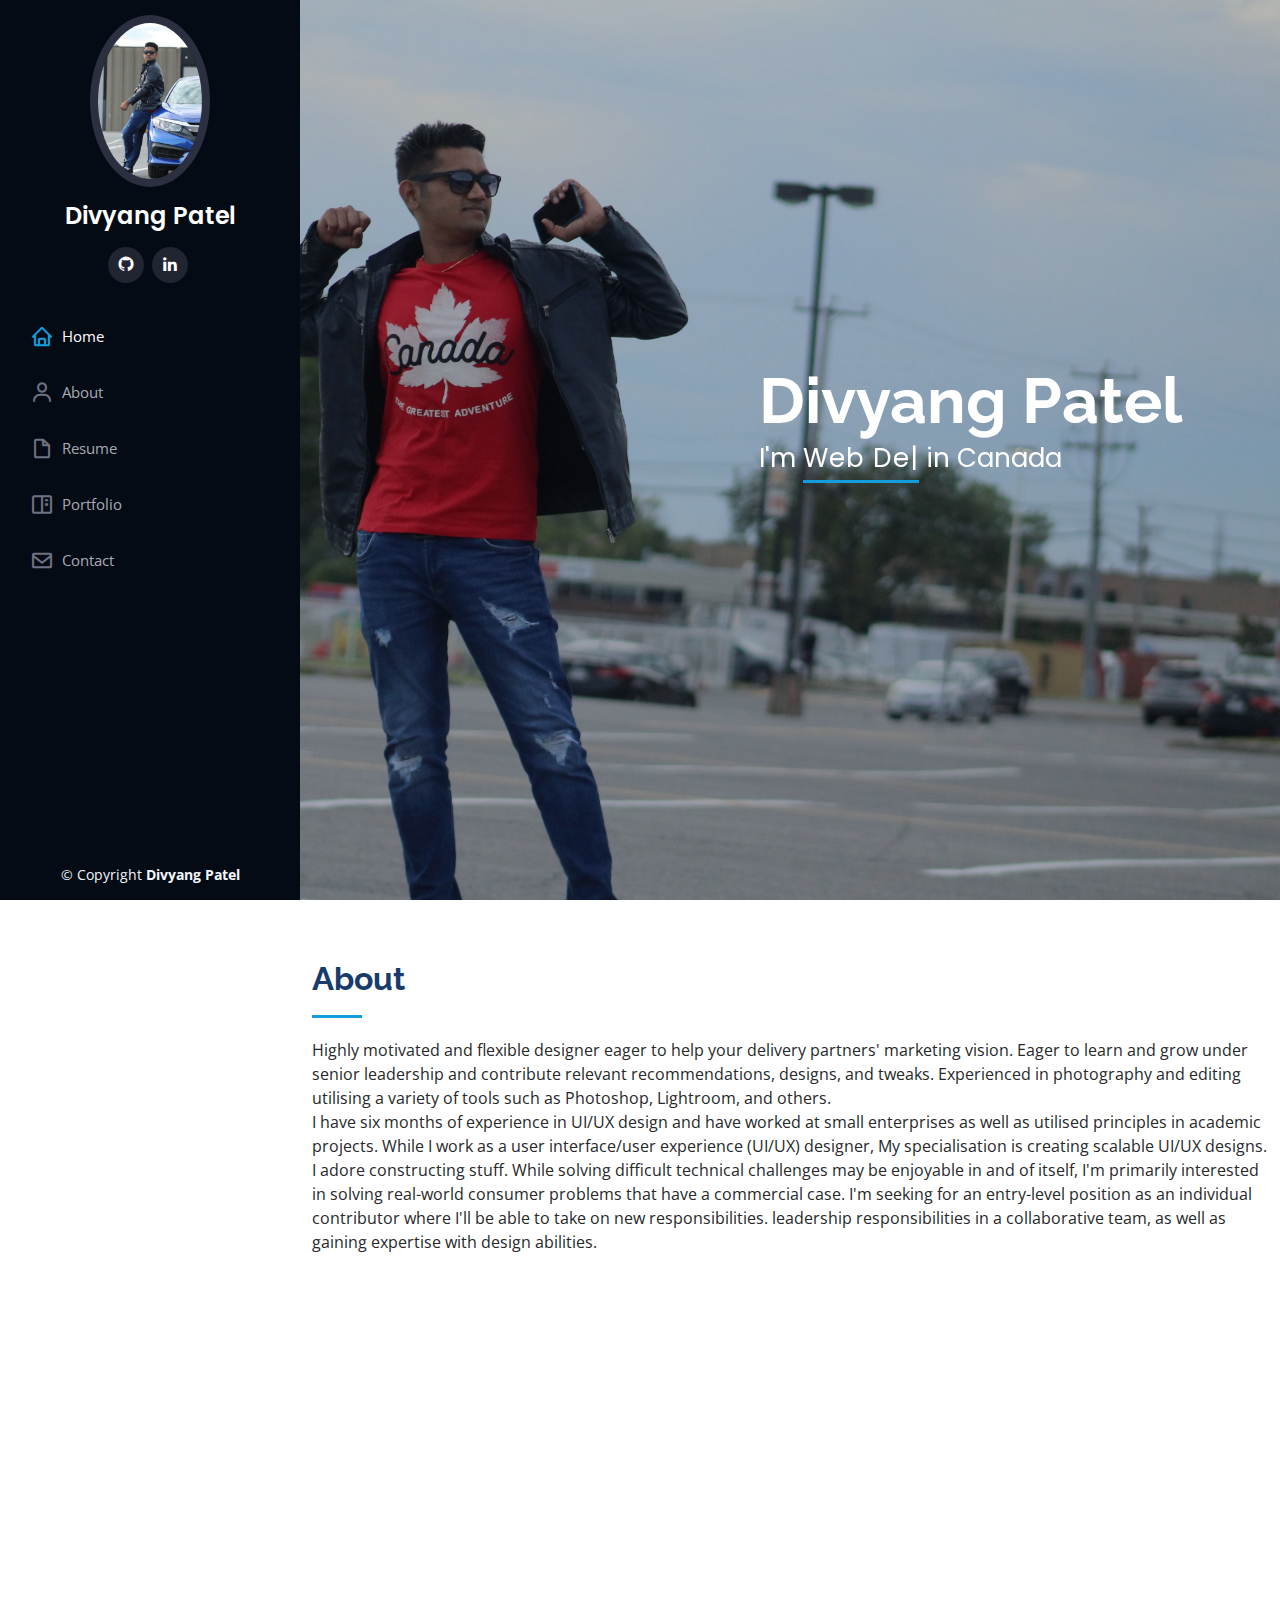
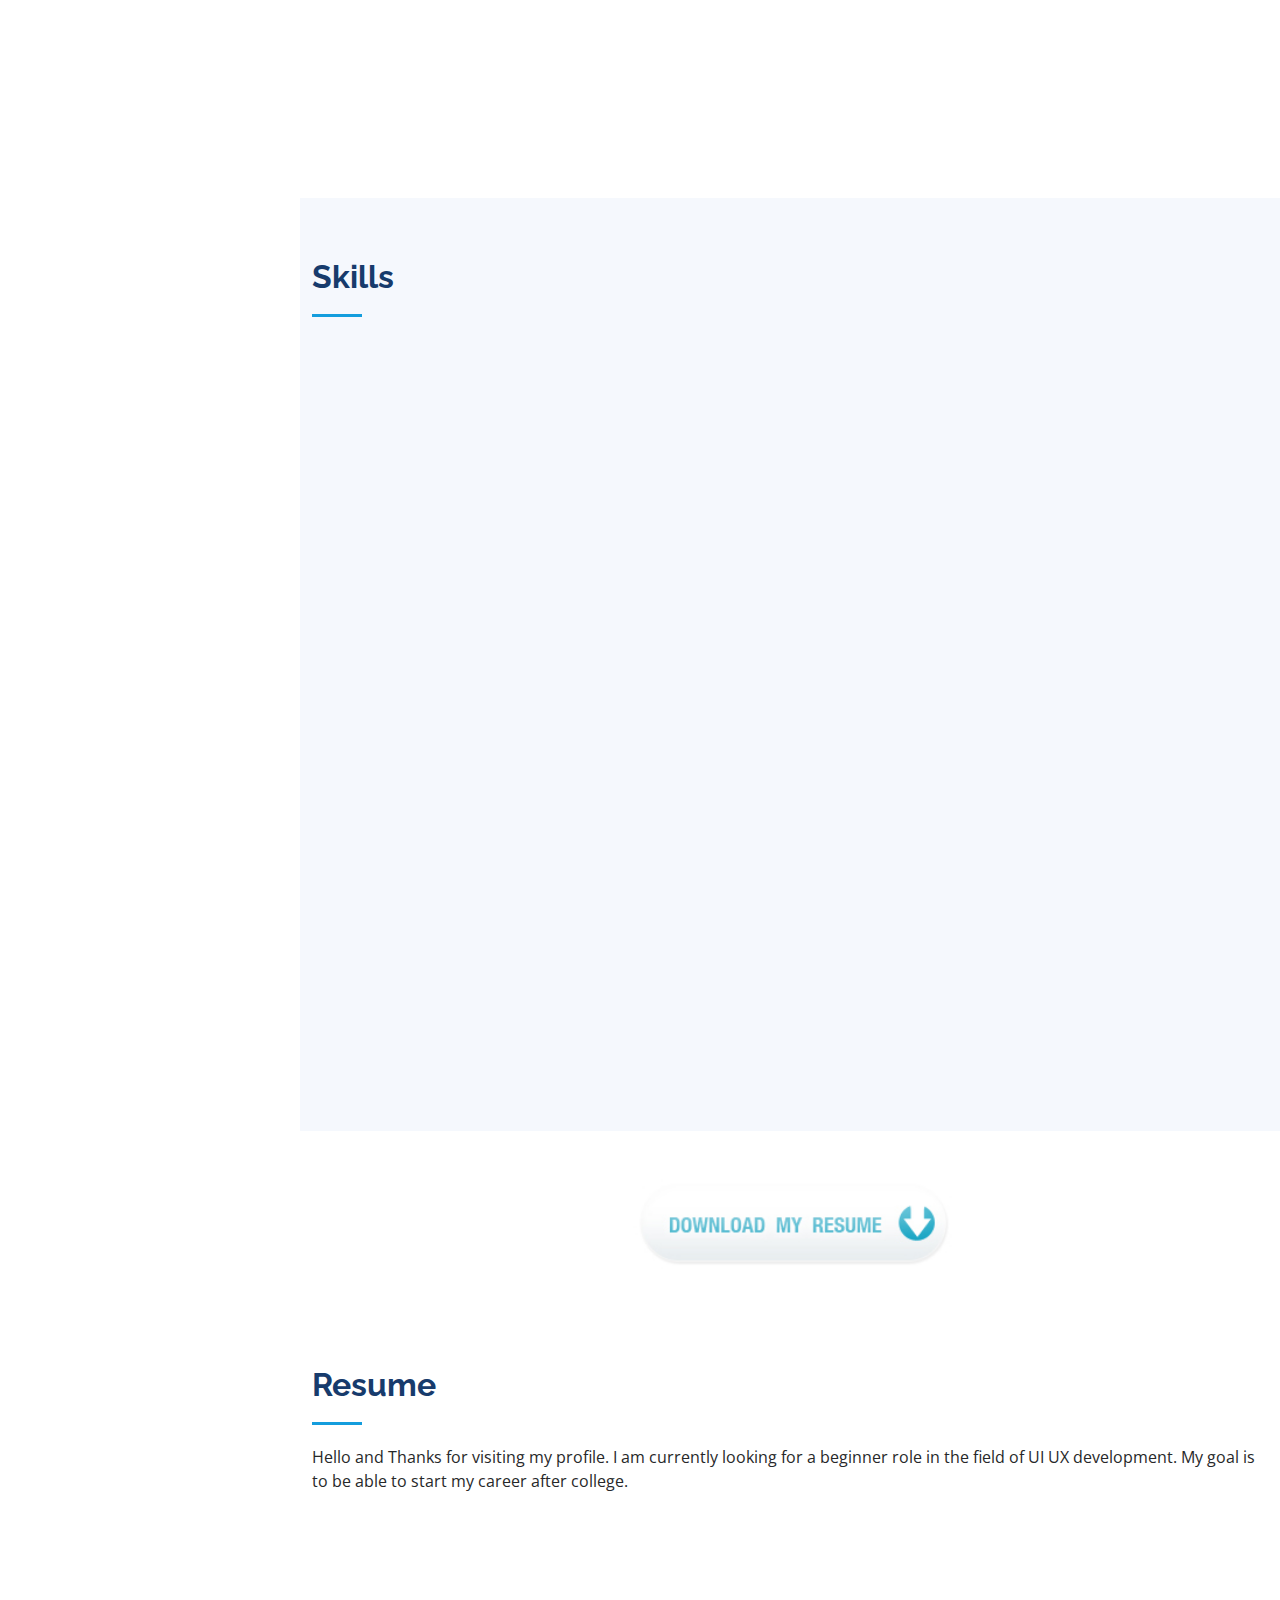
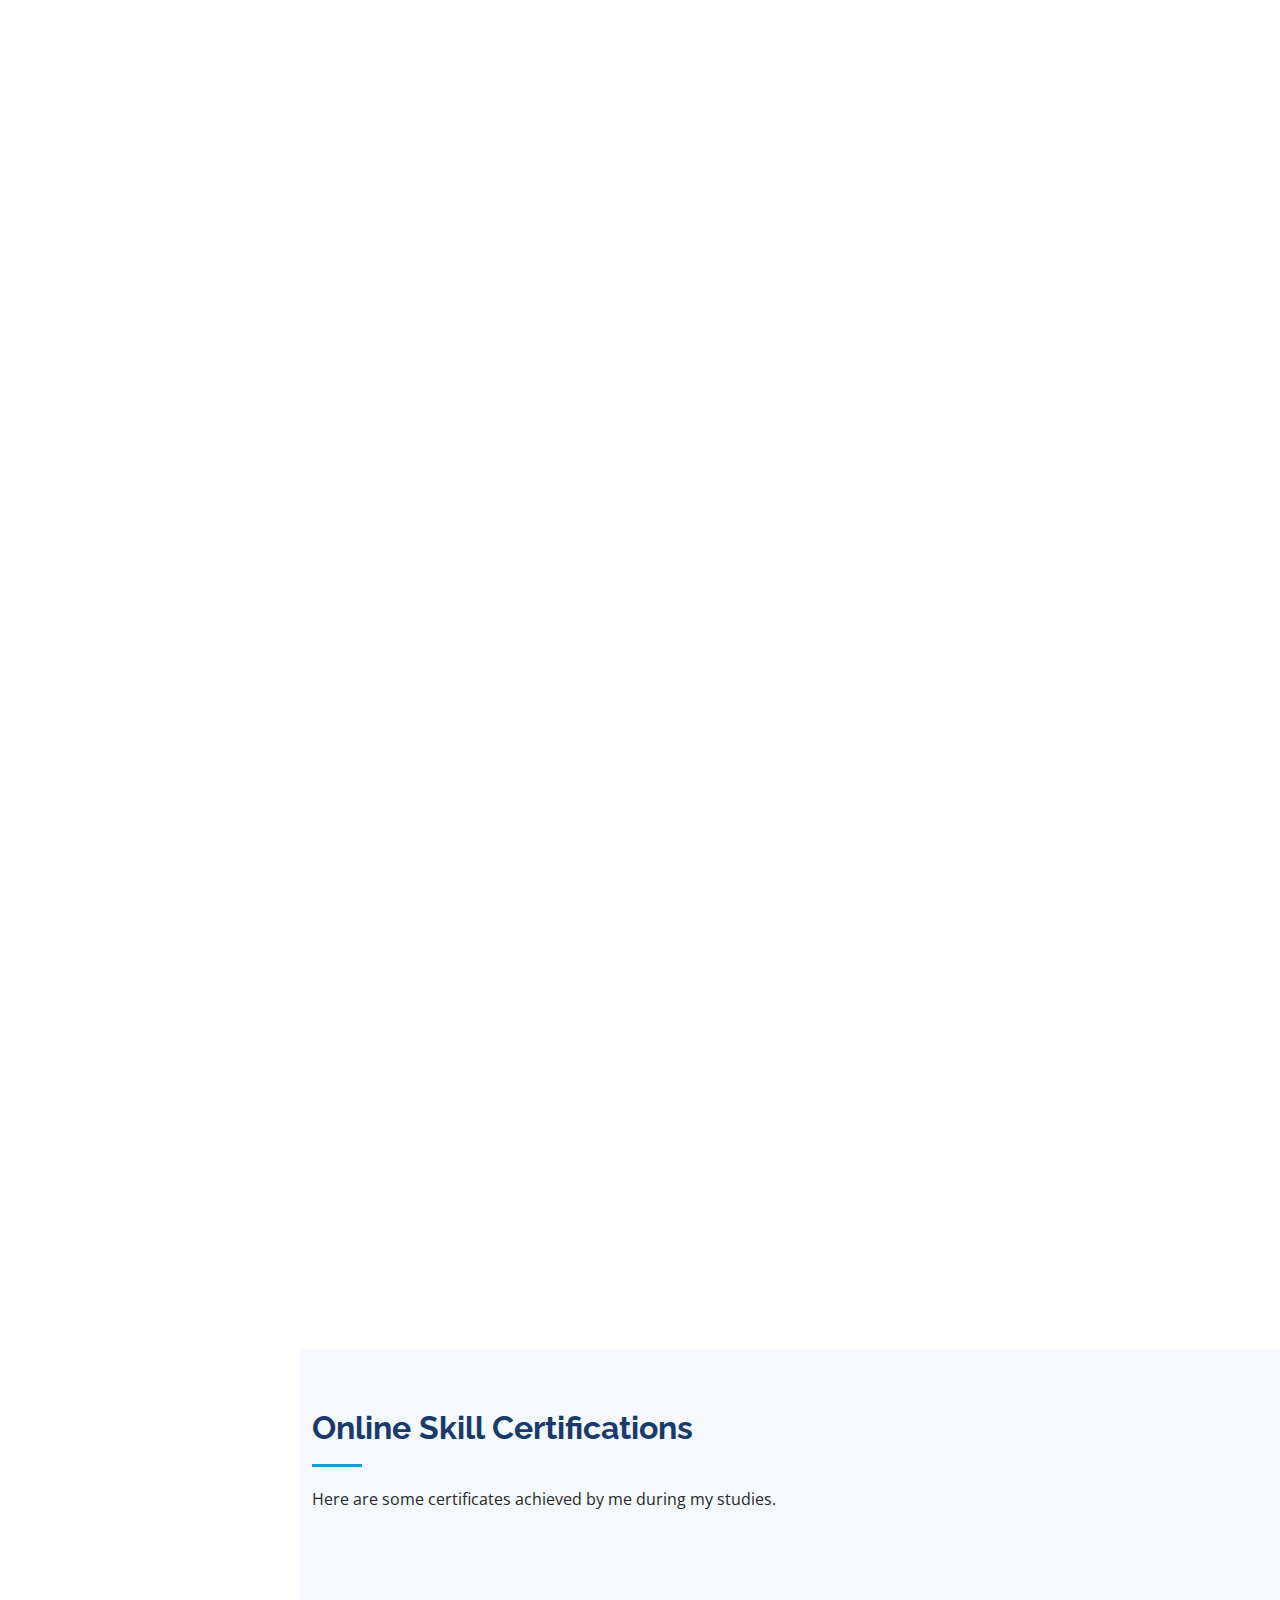
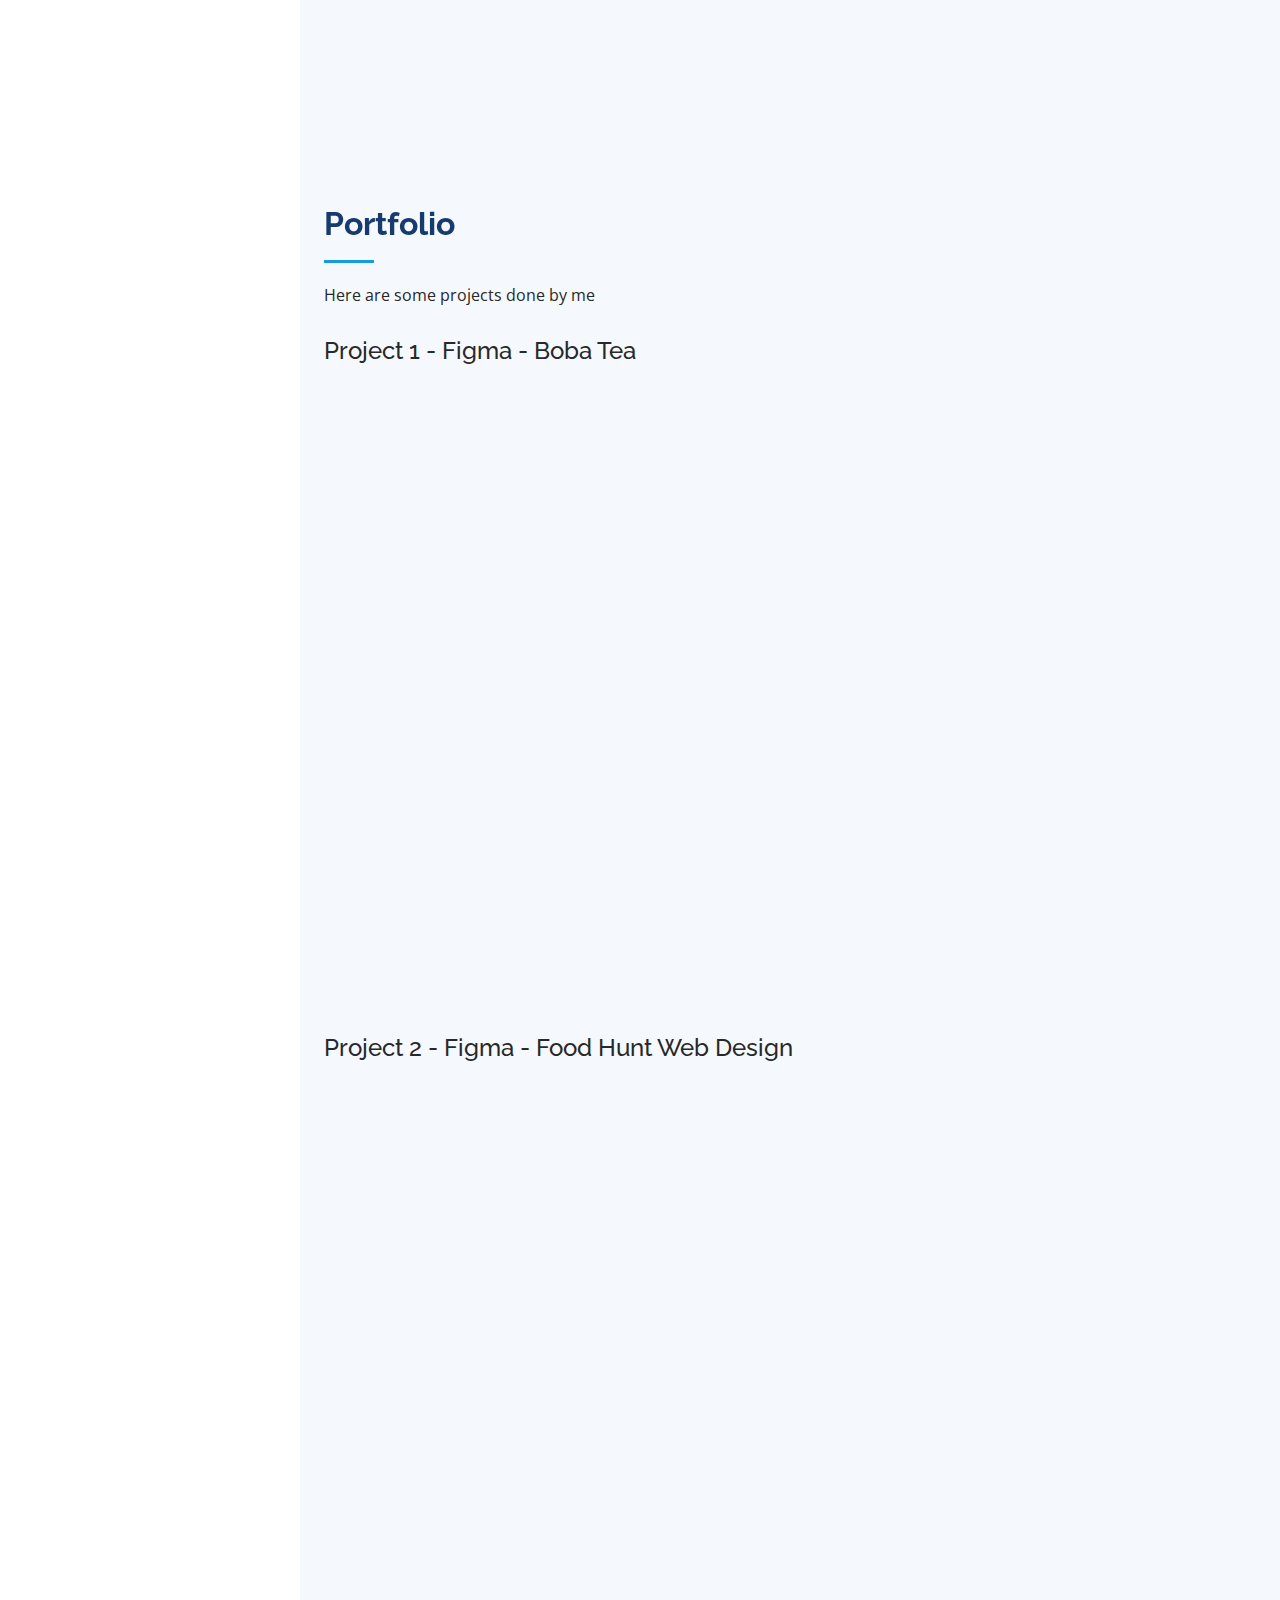
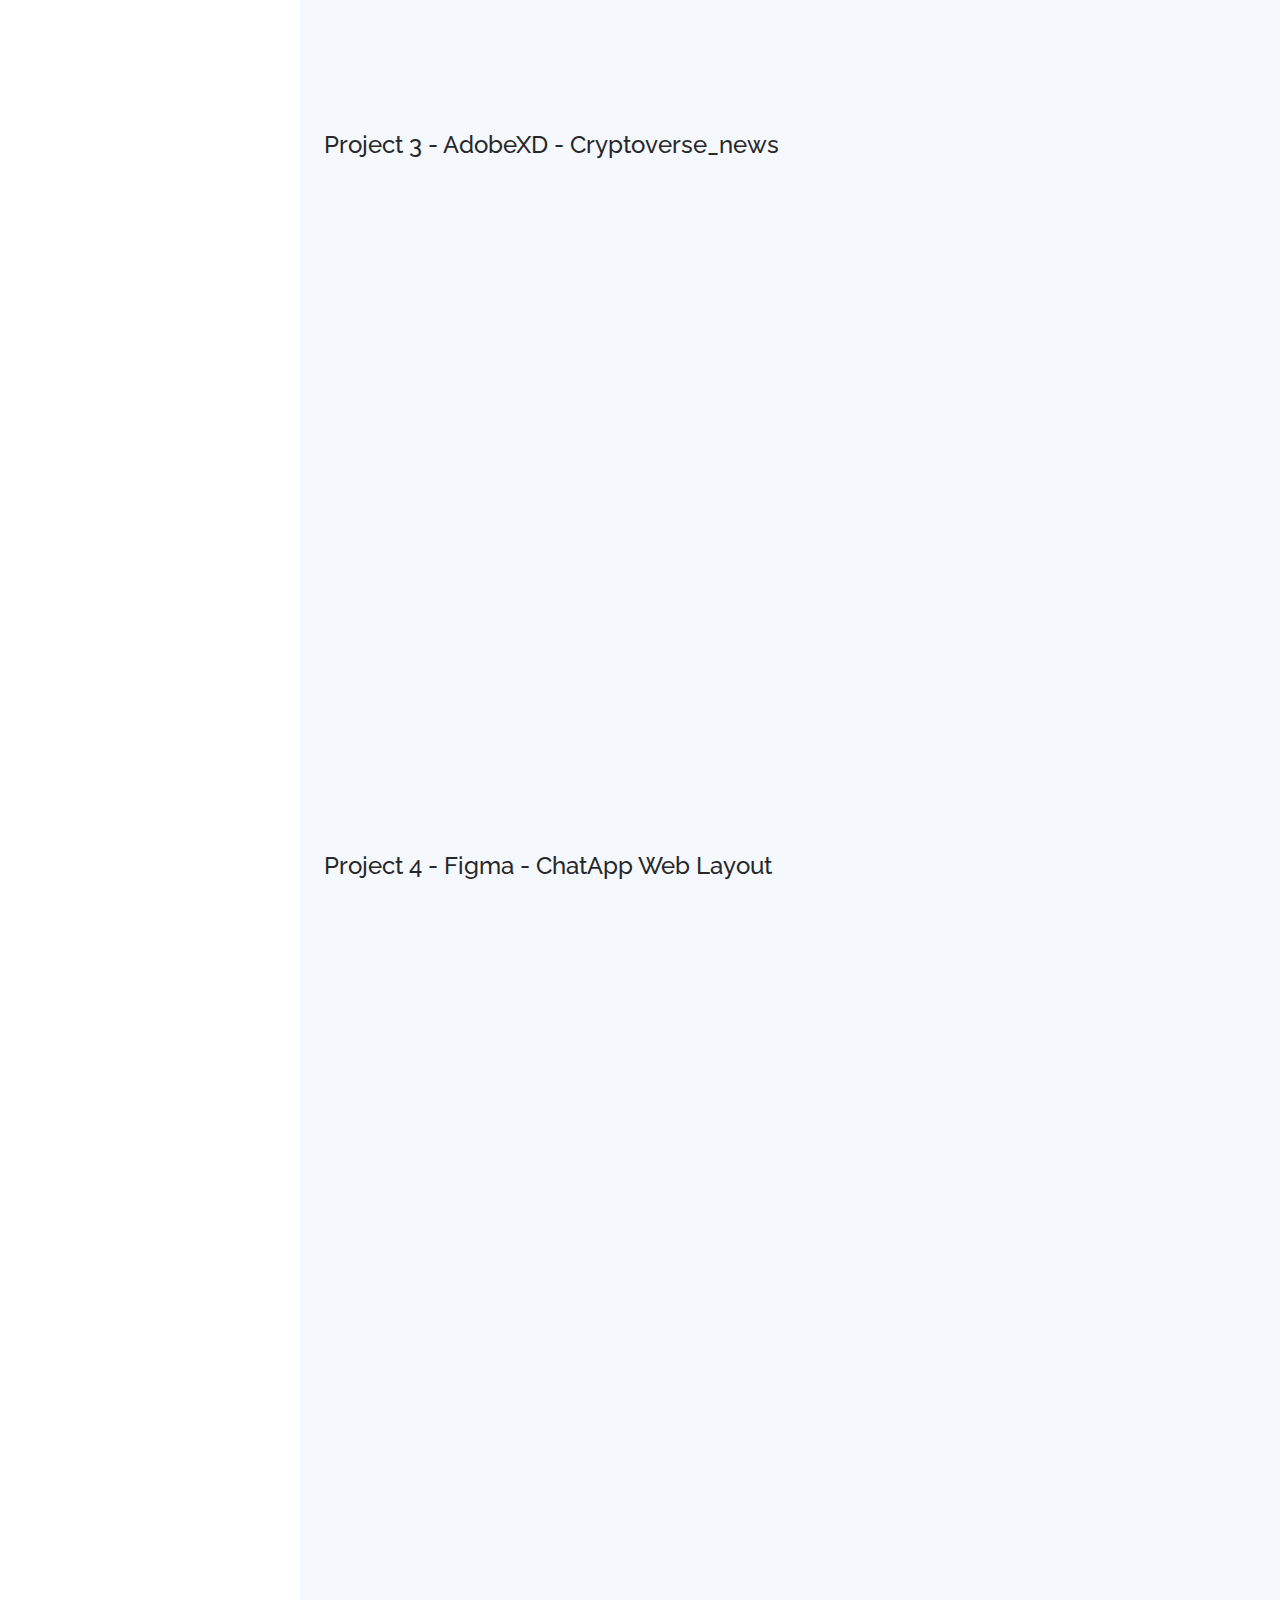
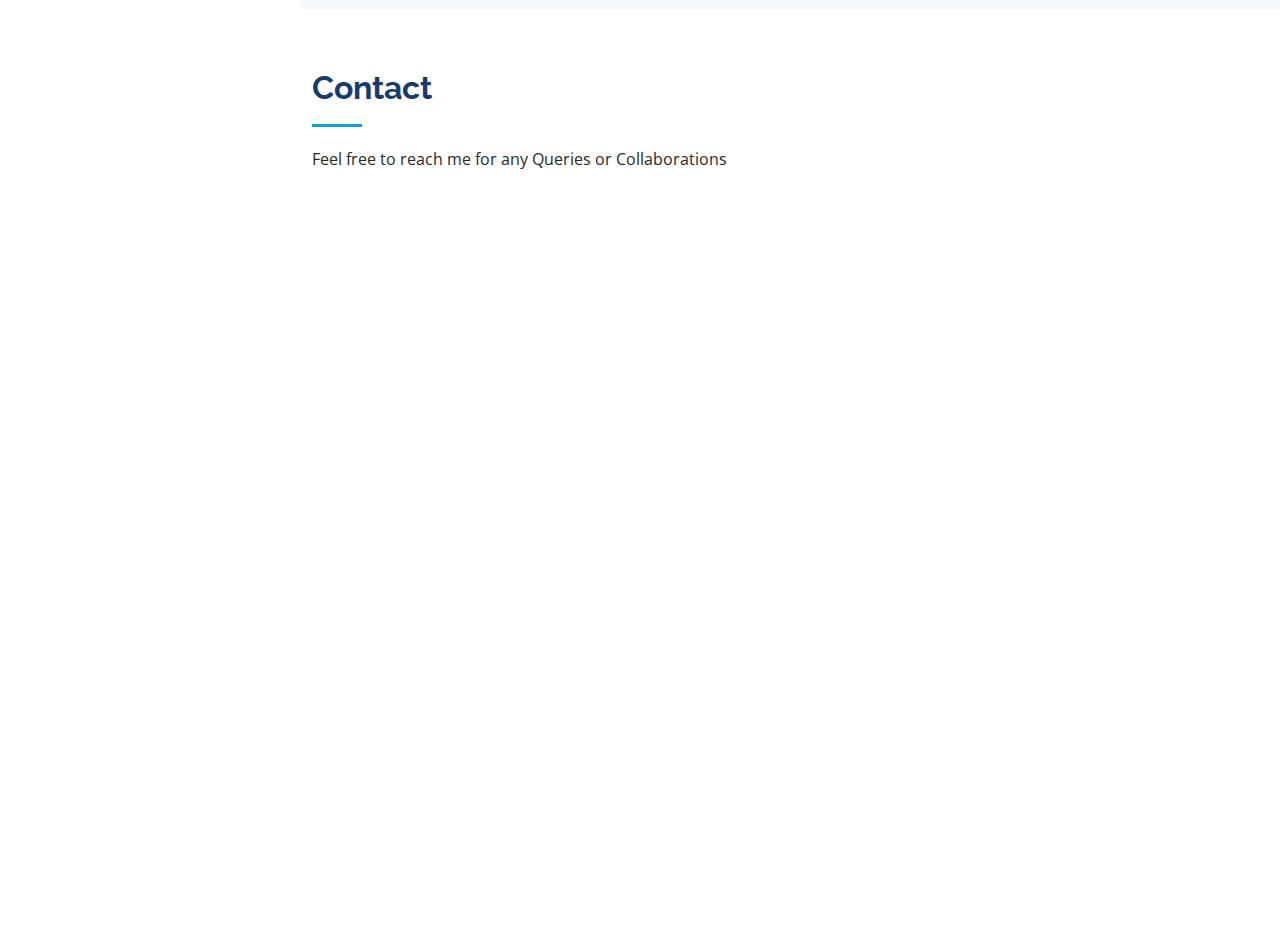
==== commit ec4d13f8: "Add Something" ====
--- a/index.html
+++ b/index.html
@@ -355,6 +355,18 @@
           </div>
           <div class="col-lg-6" data-aos="fade-up" data-aos-delay="100">
             <h3 class="resume-title">Professional Experience</h3>
+
+            <div class="resume-item">
+              <h4>UI/ UX Designer - Volunteer</h4>
+              <h5>April 2022 - Present</h5>
+              <p><em>Stocate</em></p>
+              <ul>
+                <li>Translating requirements into style guides, design systems, design patterns and attractive user interfaces</li>
+                <li>Designing UI elements and tools</li>
+                <li>Identifying and troubleshooting UX problems</li>
+              </ul>
+            </div>
+
             <div class="resume-item">
               <h4>UI/UX Designer</h4>
               <h5>July 2020 - Dec 2020</h5>
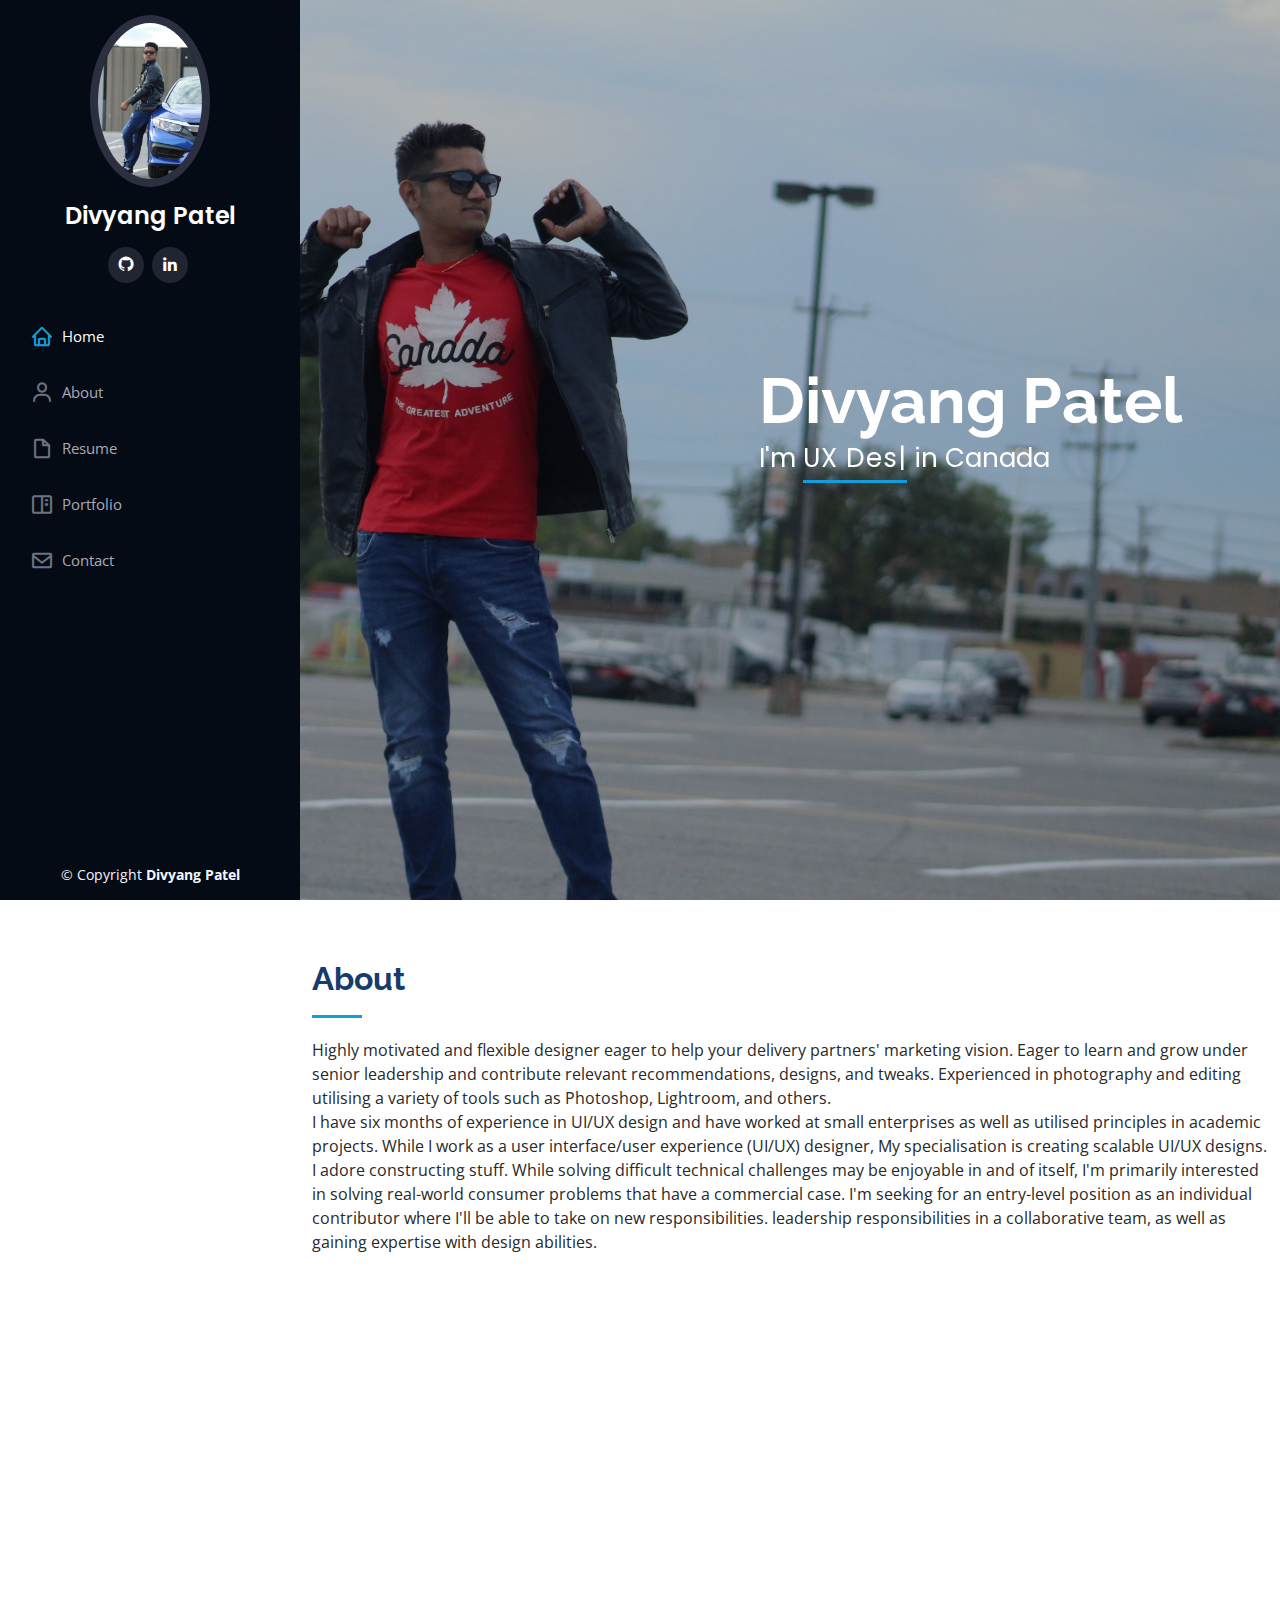
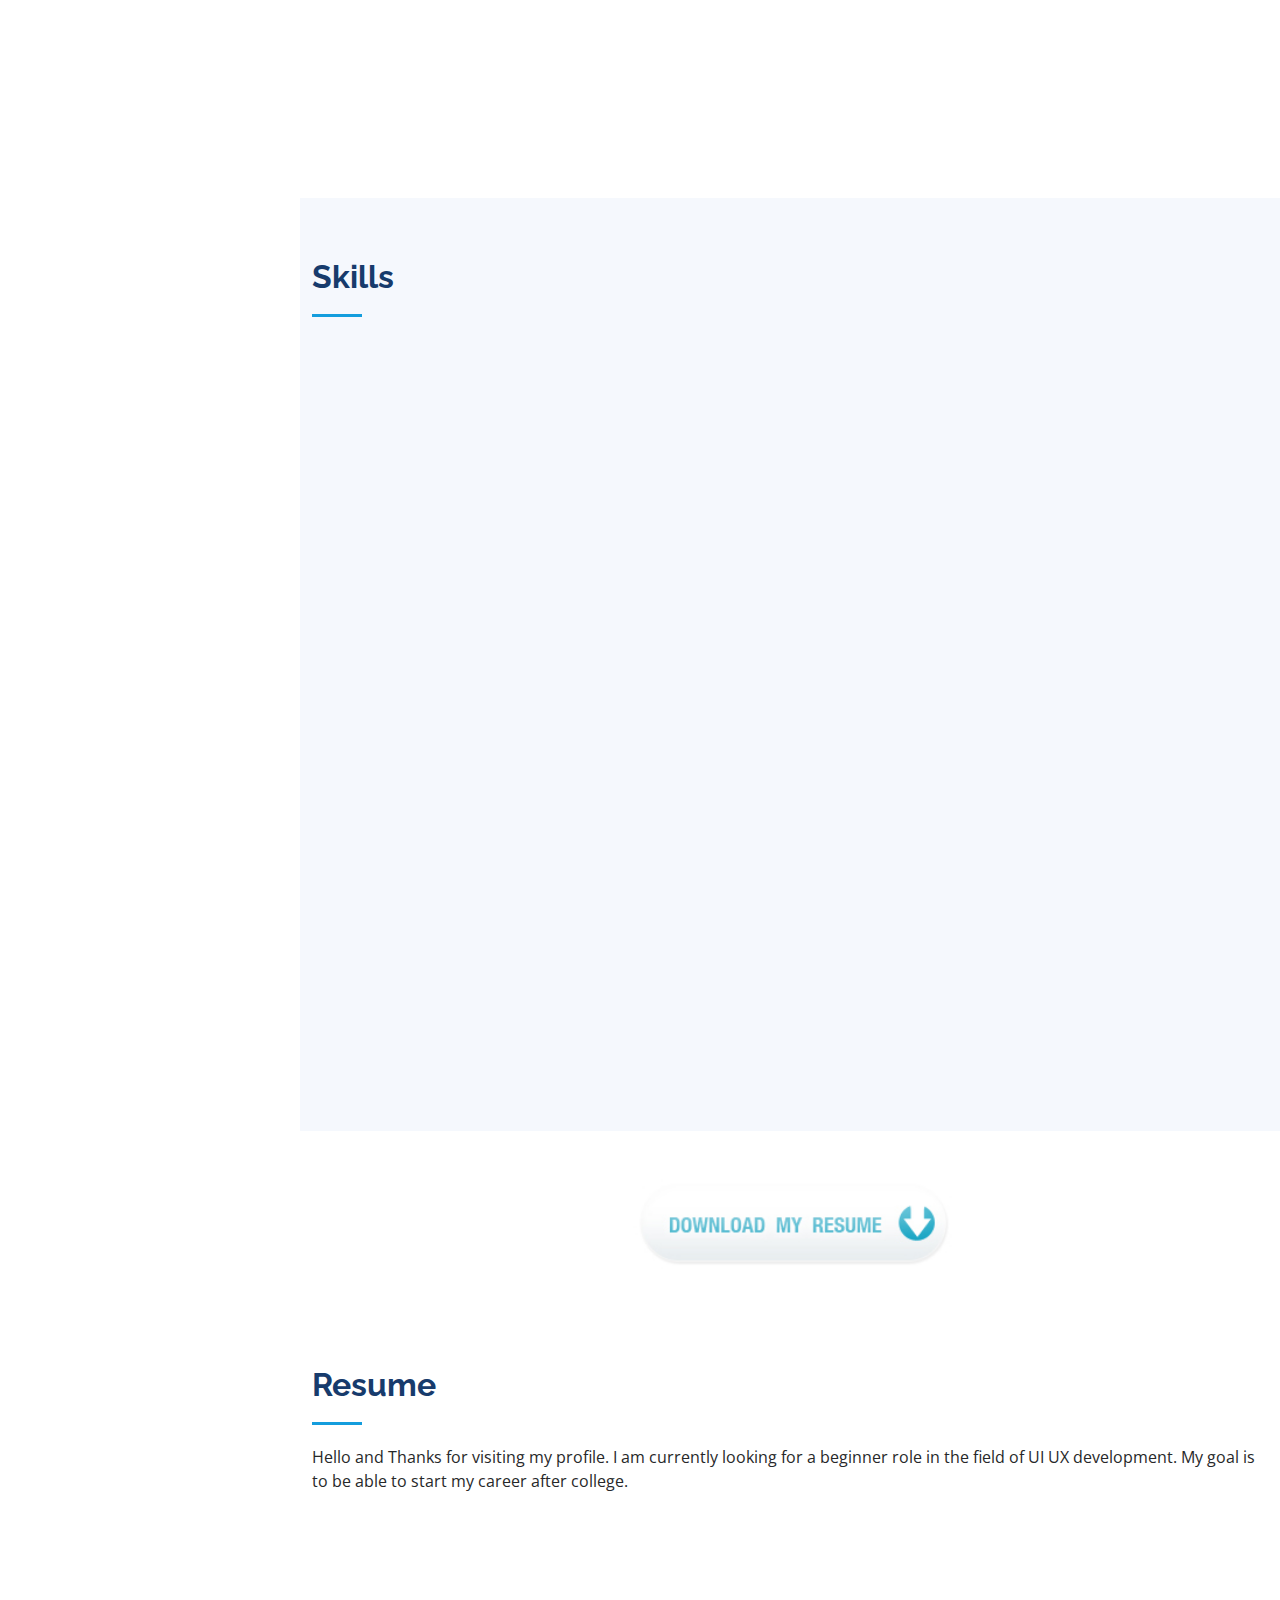
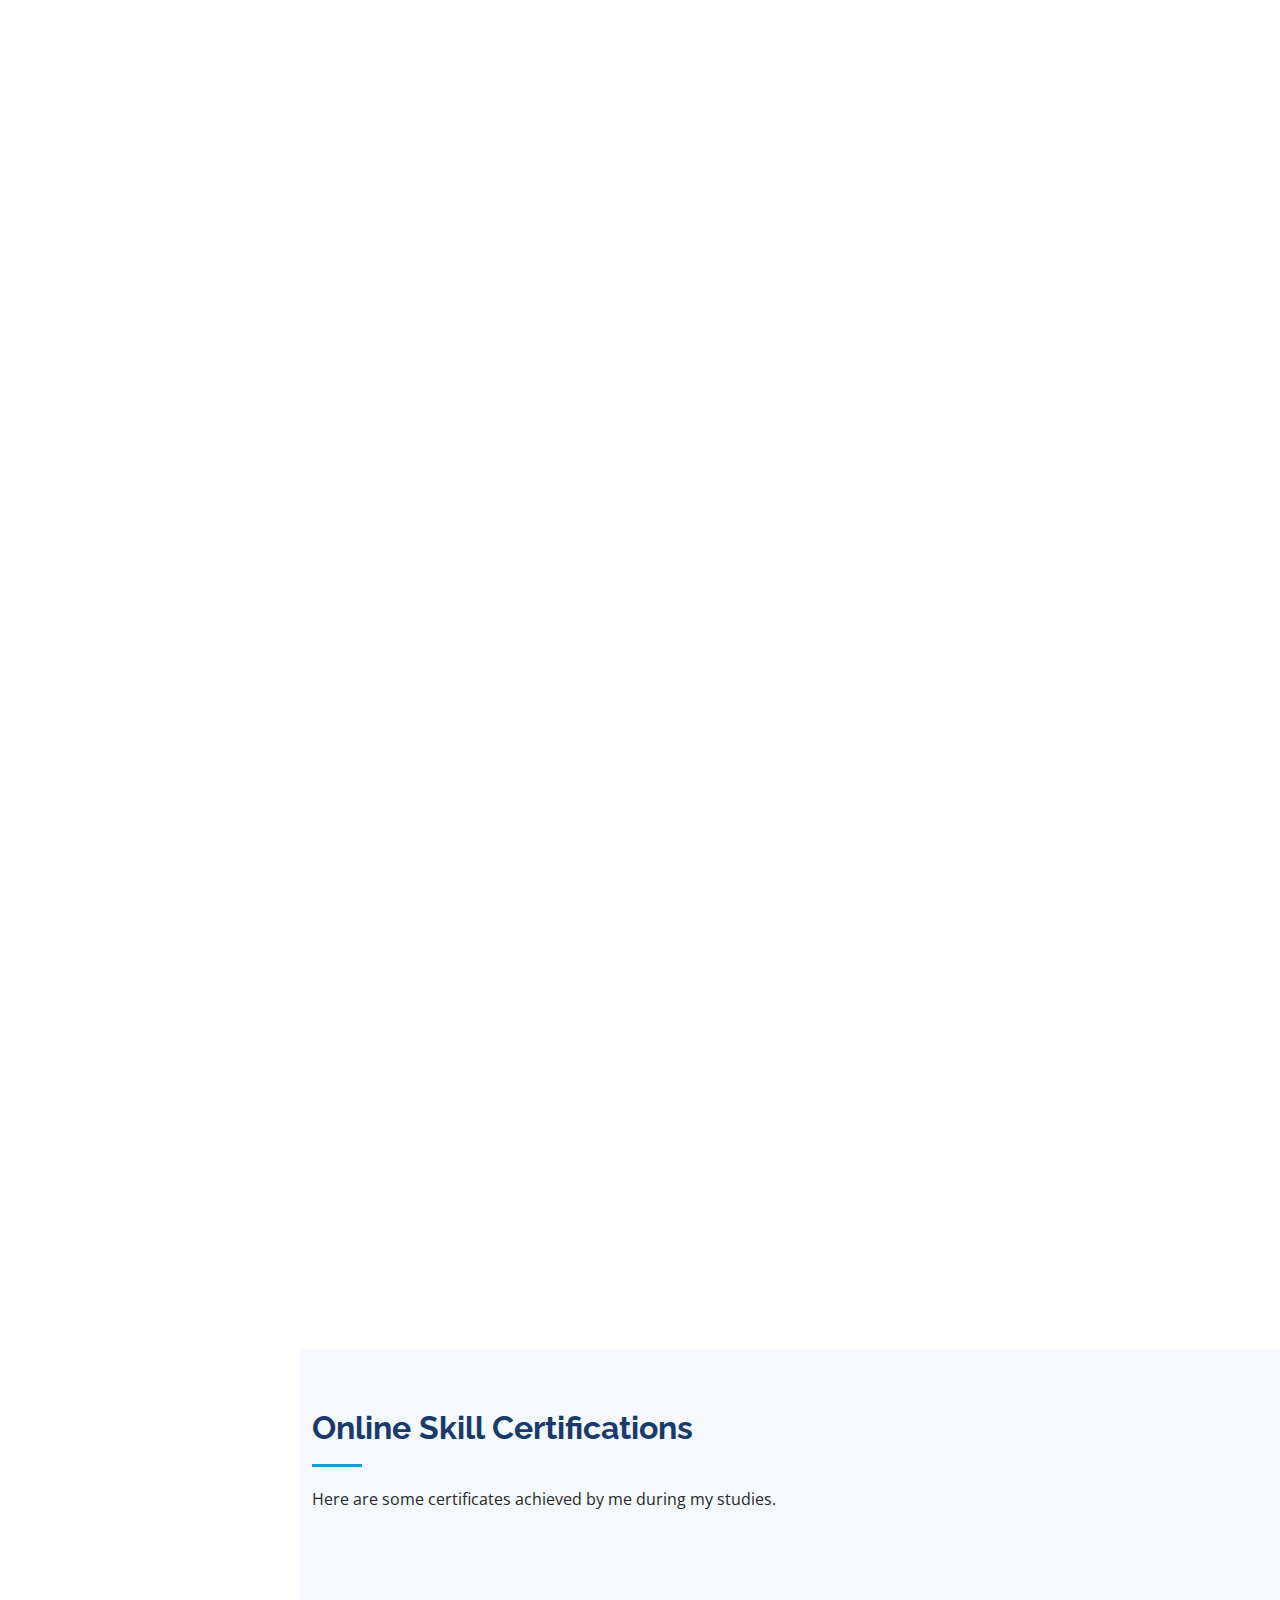
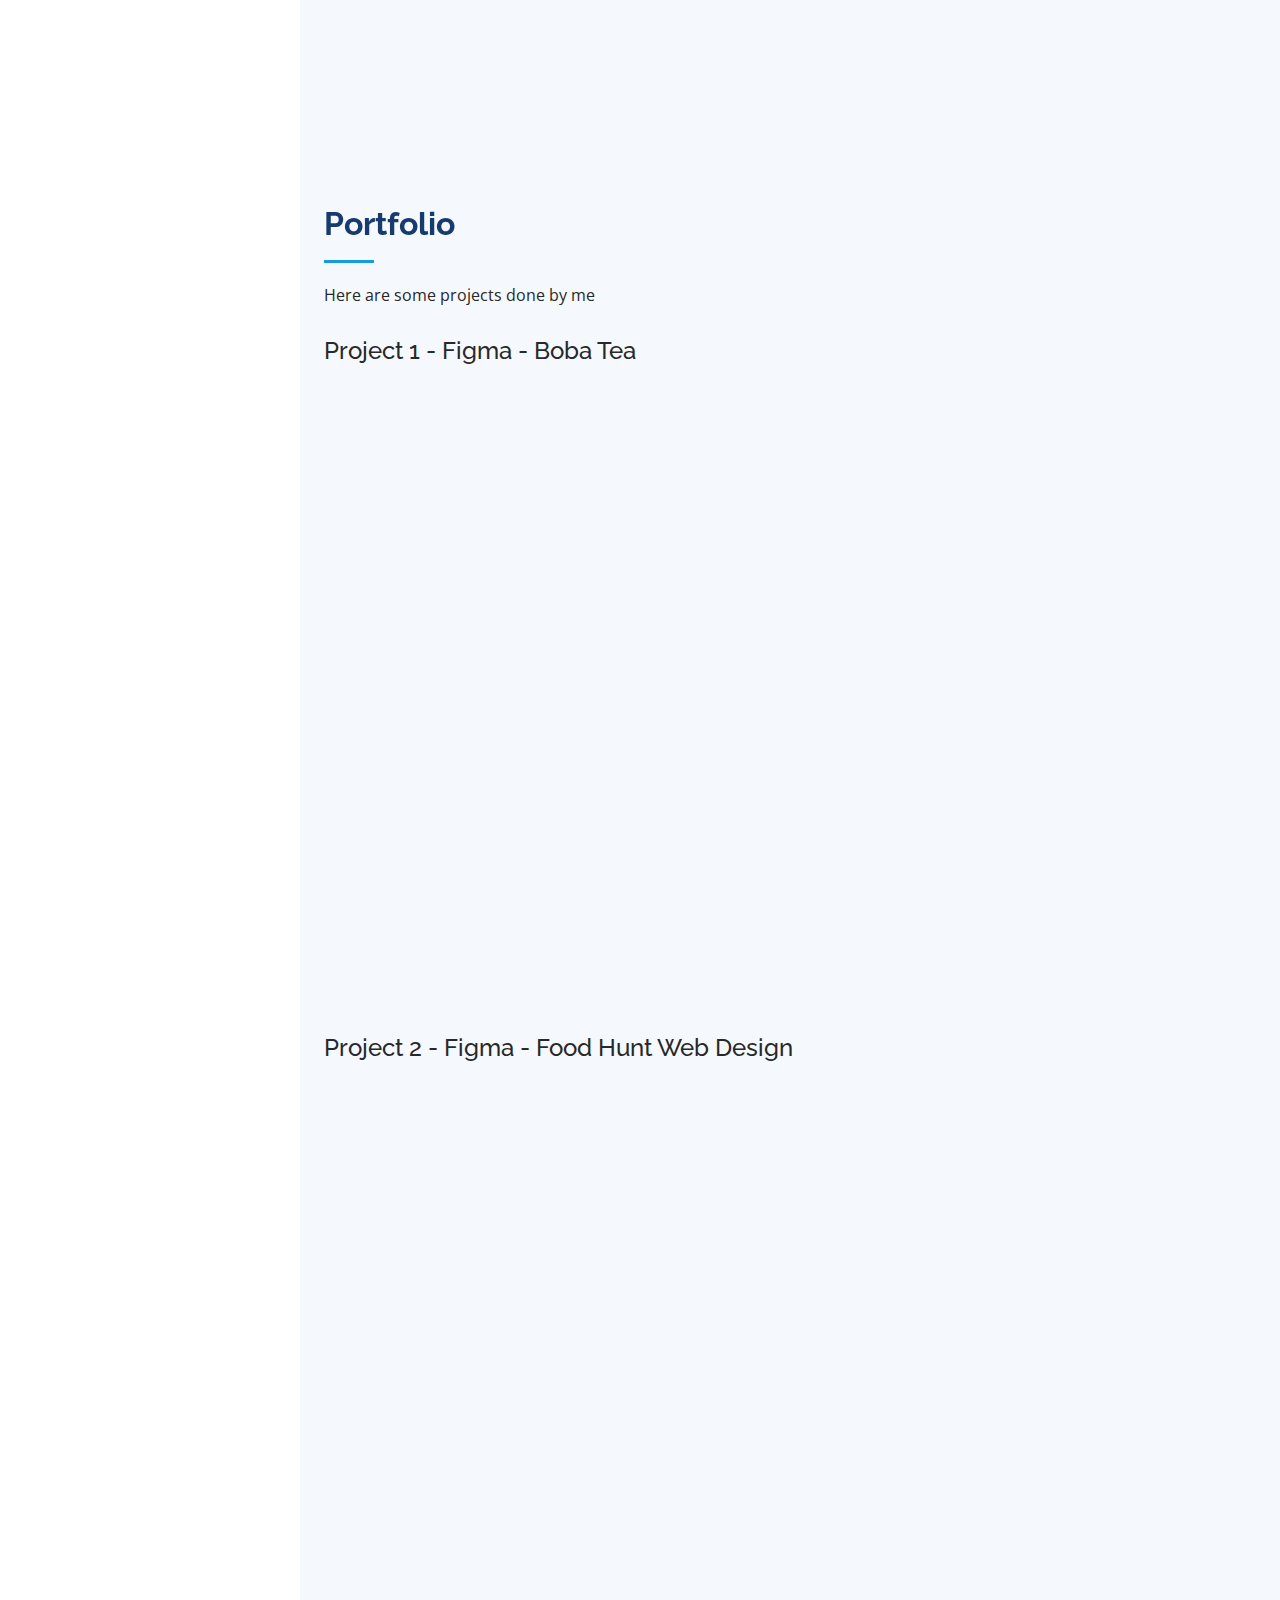
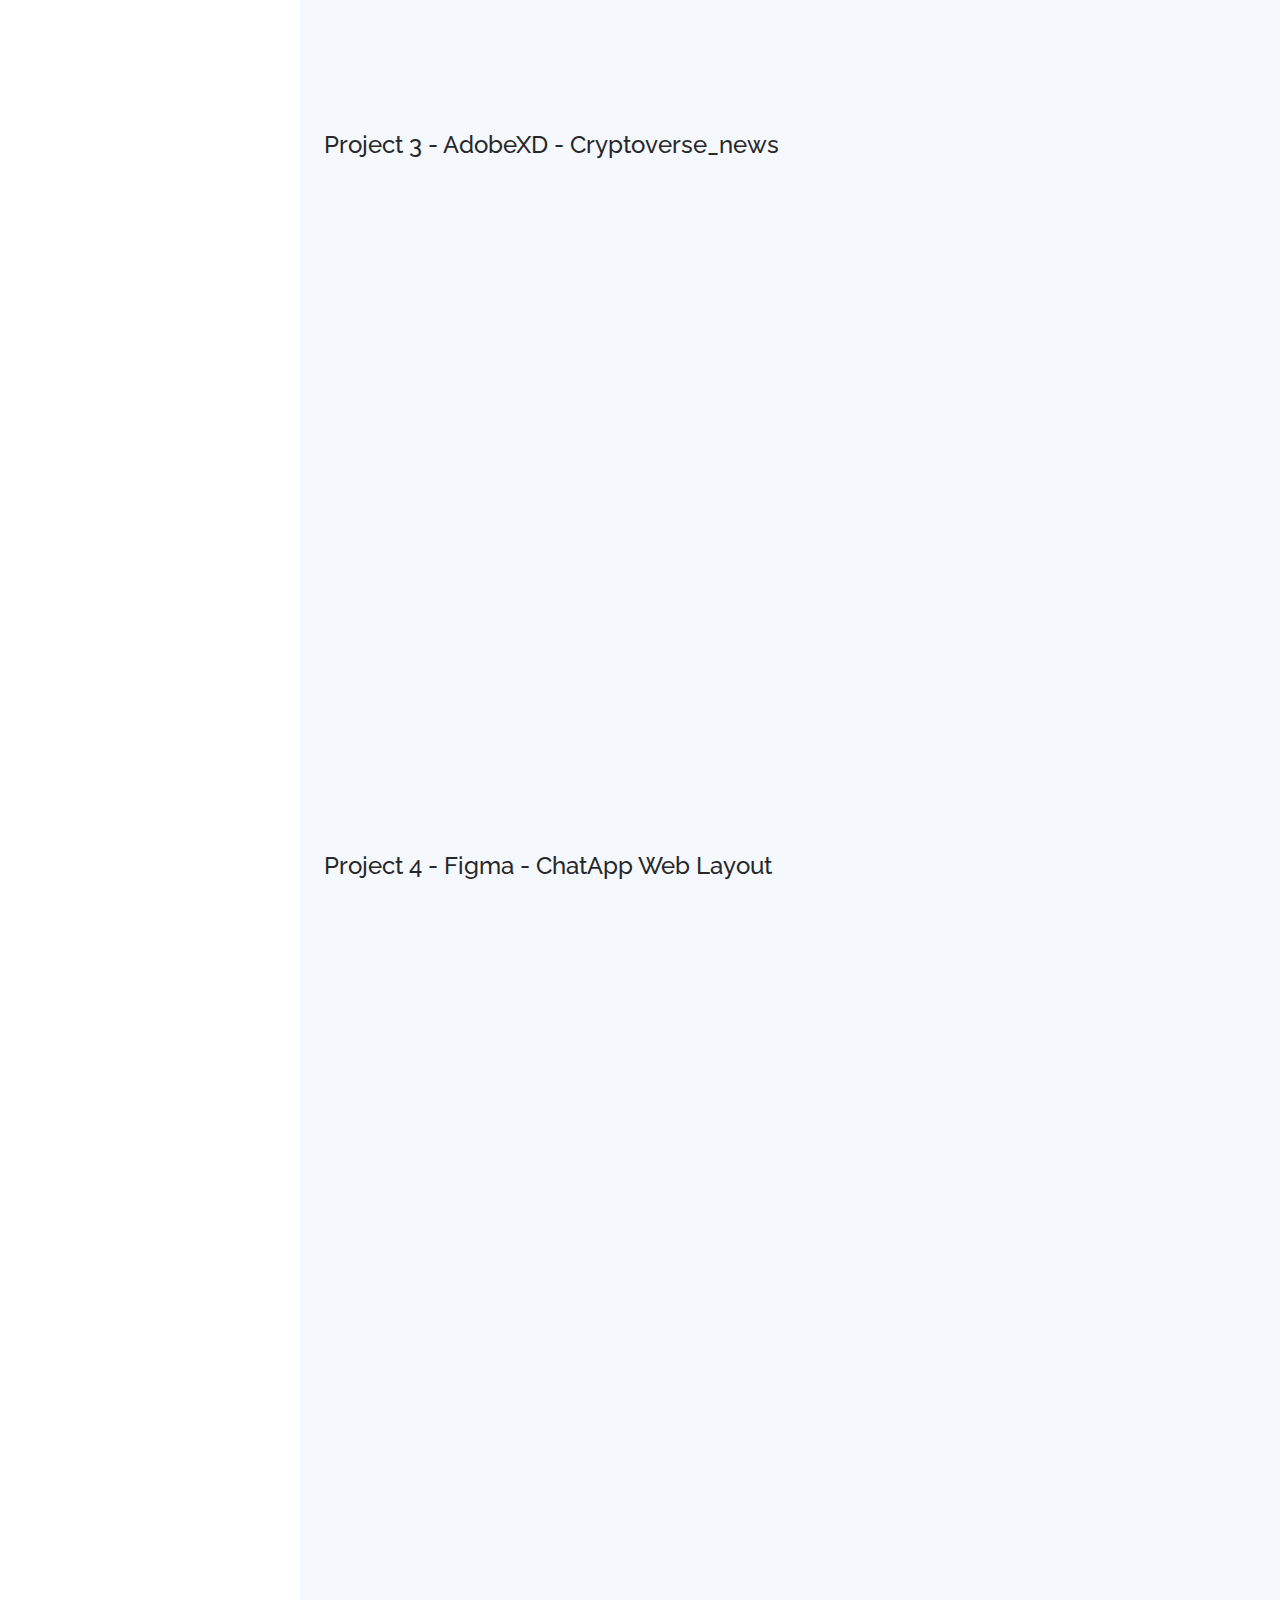
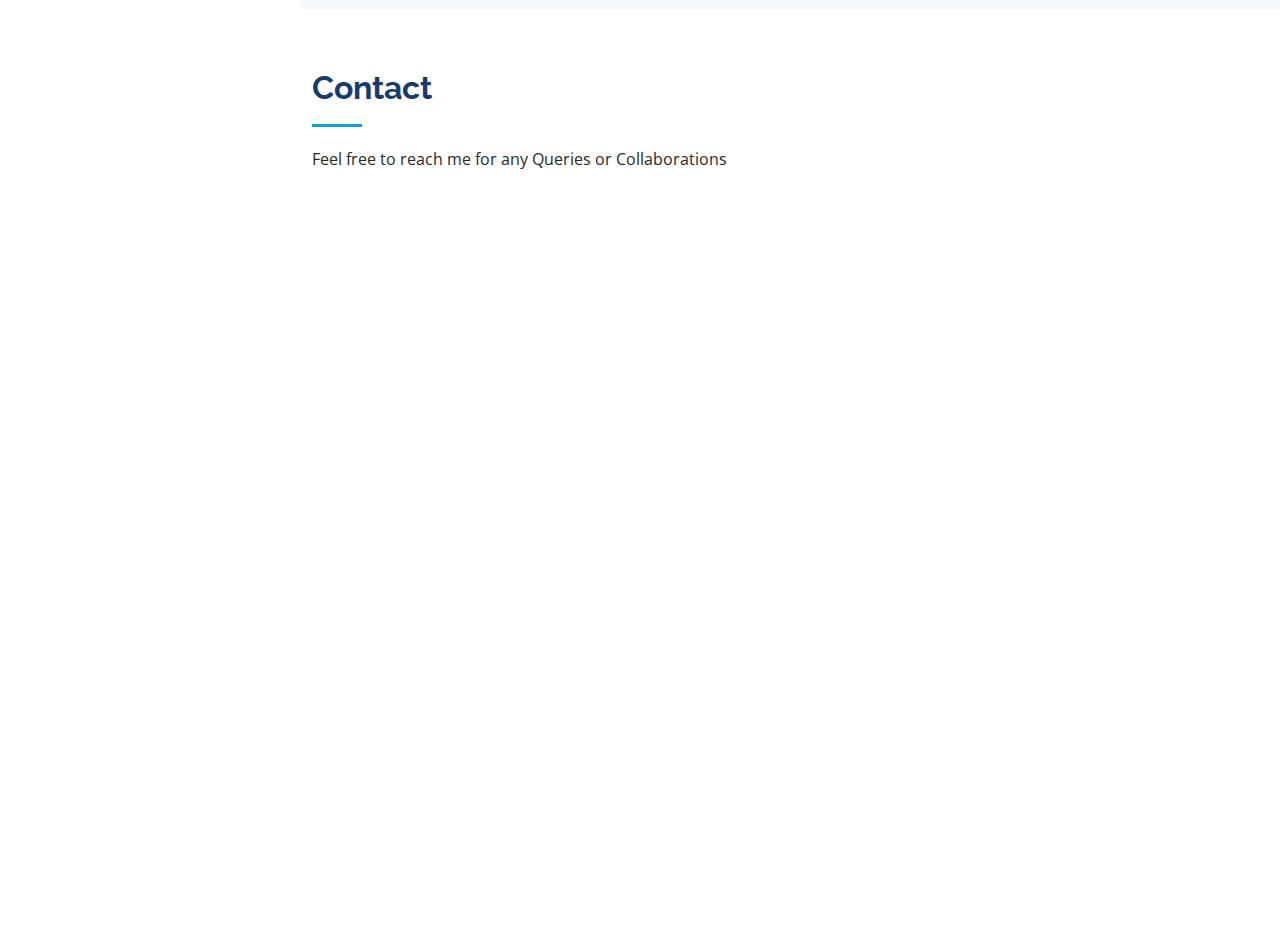
==== commit bbdbdf9c: "made Some changes" ====
--- a/index.html
+++ b/index.html
@@ -66,7 +66,7 @@
   <section id="hero" class="d-flex flex-column justify-content-center align-items-center">
     <div class="hero-container" data-aos="fade-in">
       <h1>Divyang Patel</h1>
-      <p>I'm <span class="typed" data-typed-items="Web Developer, Graphic Design, UI/UX Design, Photographer, Youtuber, Gamer"></span> in Canada</p>
+      <p>I'm <span class="typed" data-typed-items=" UX Designer, Graphic Design, Web Developer, Photographer, Youtuber, Gamer"></span> in Canada</p>
     </div>
   </section><!-- End Hero -->
 
